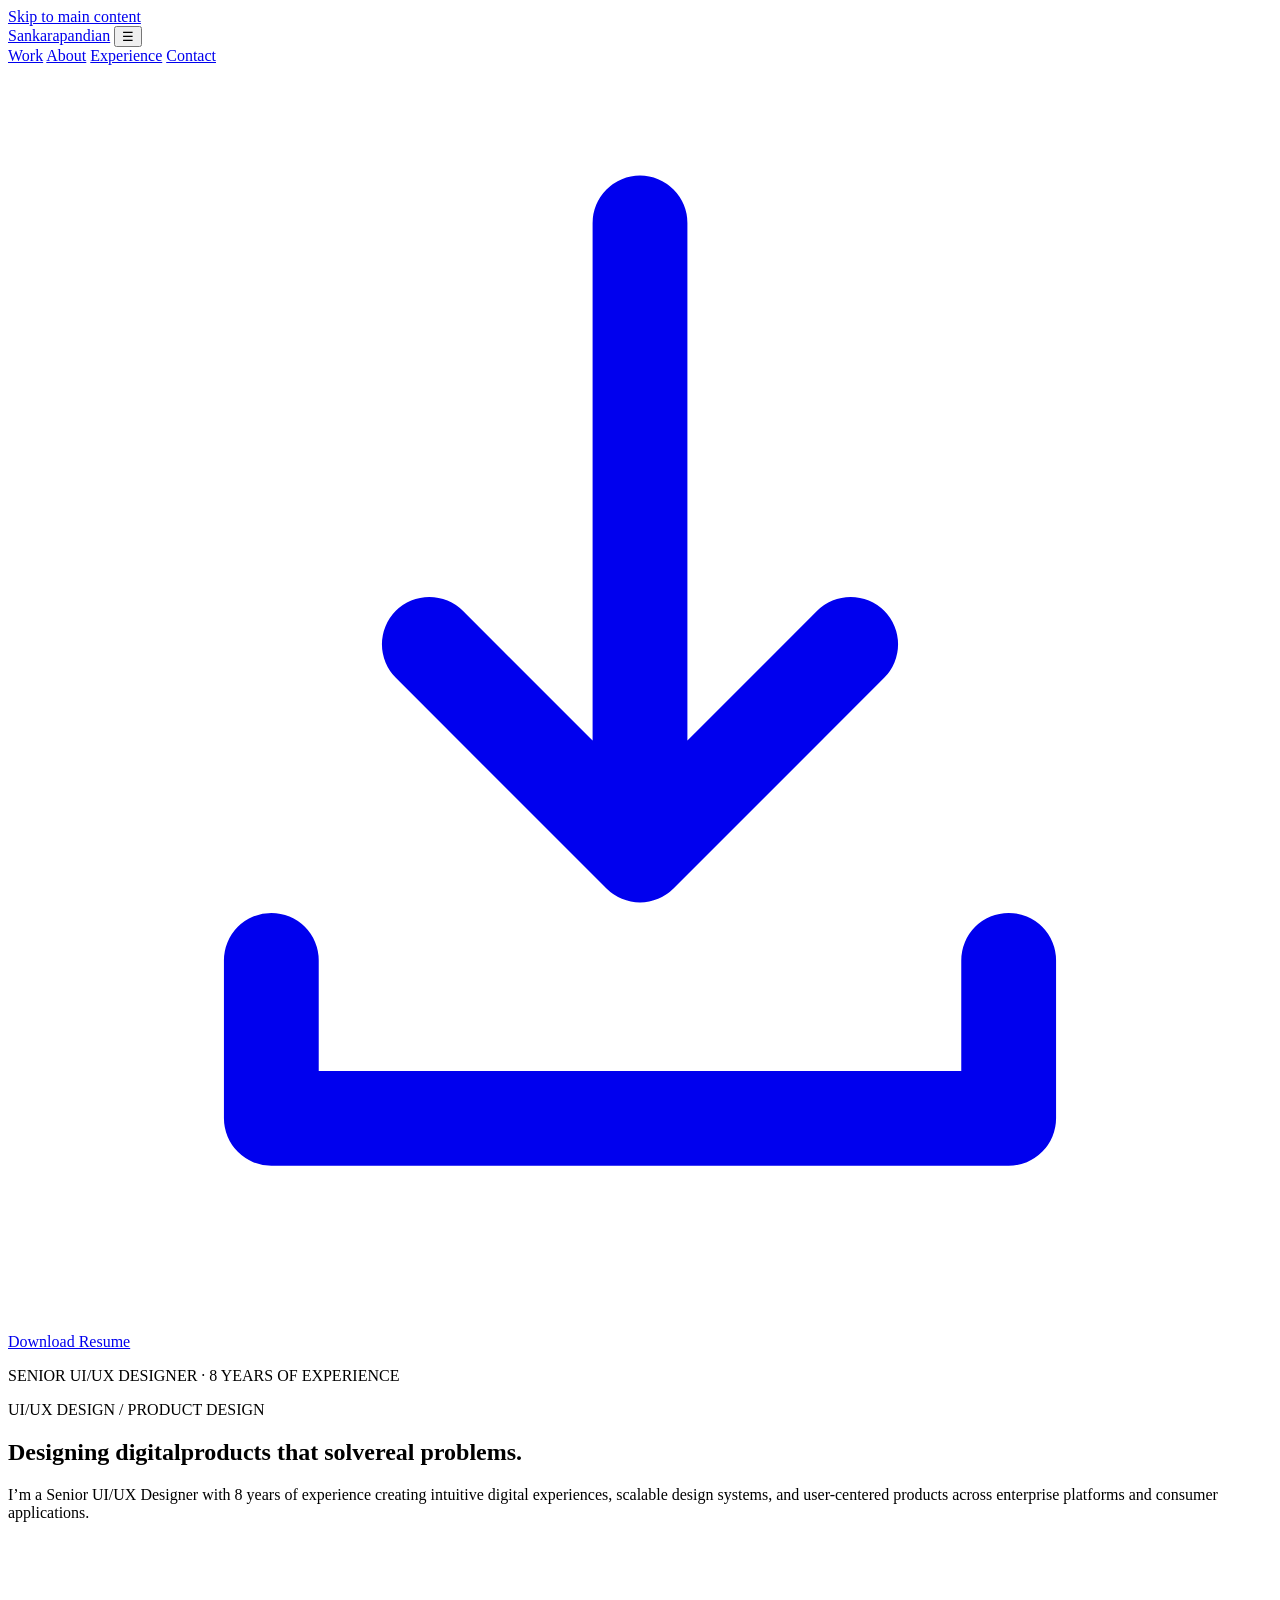
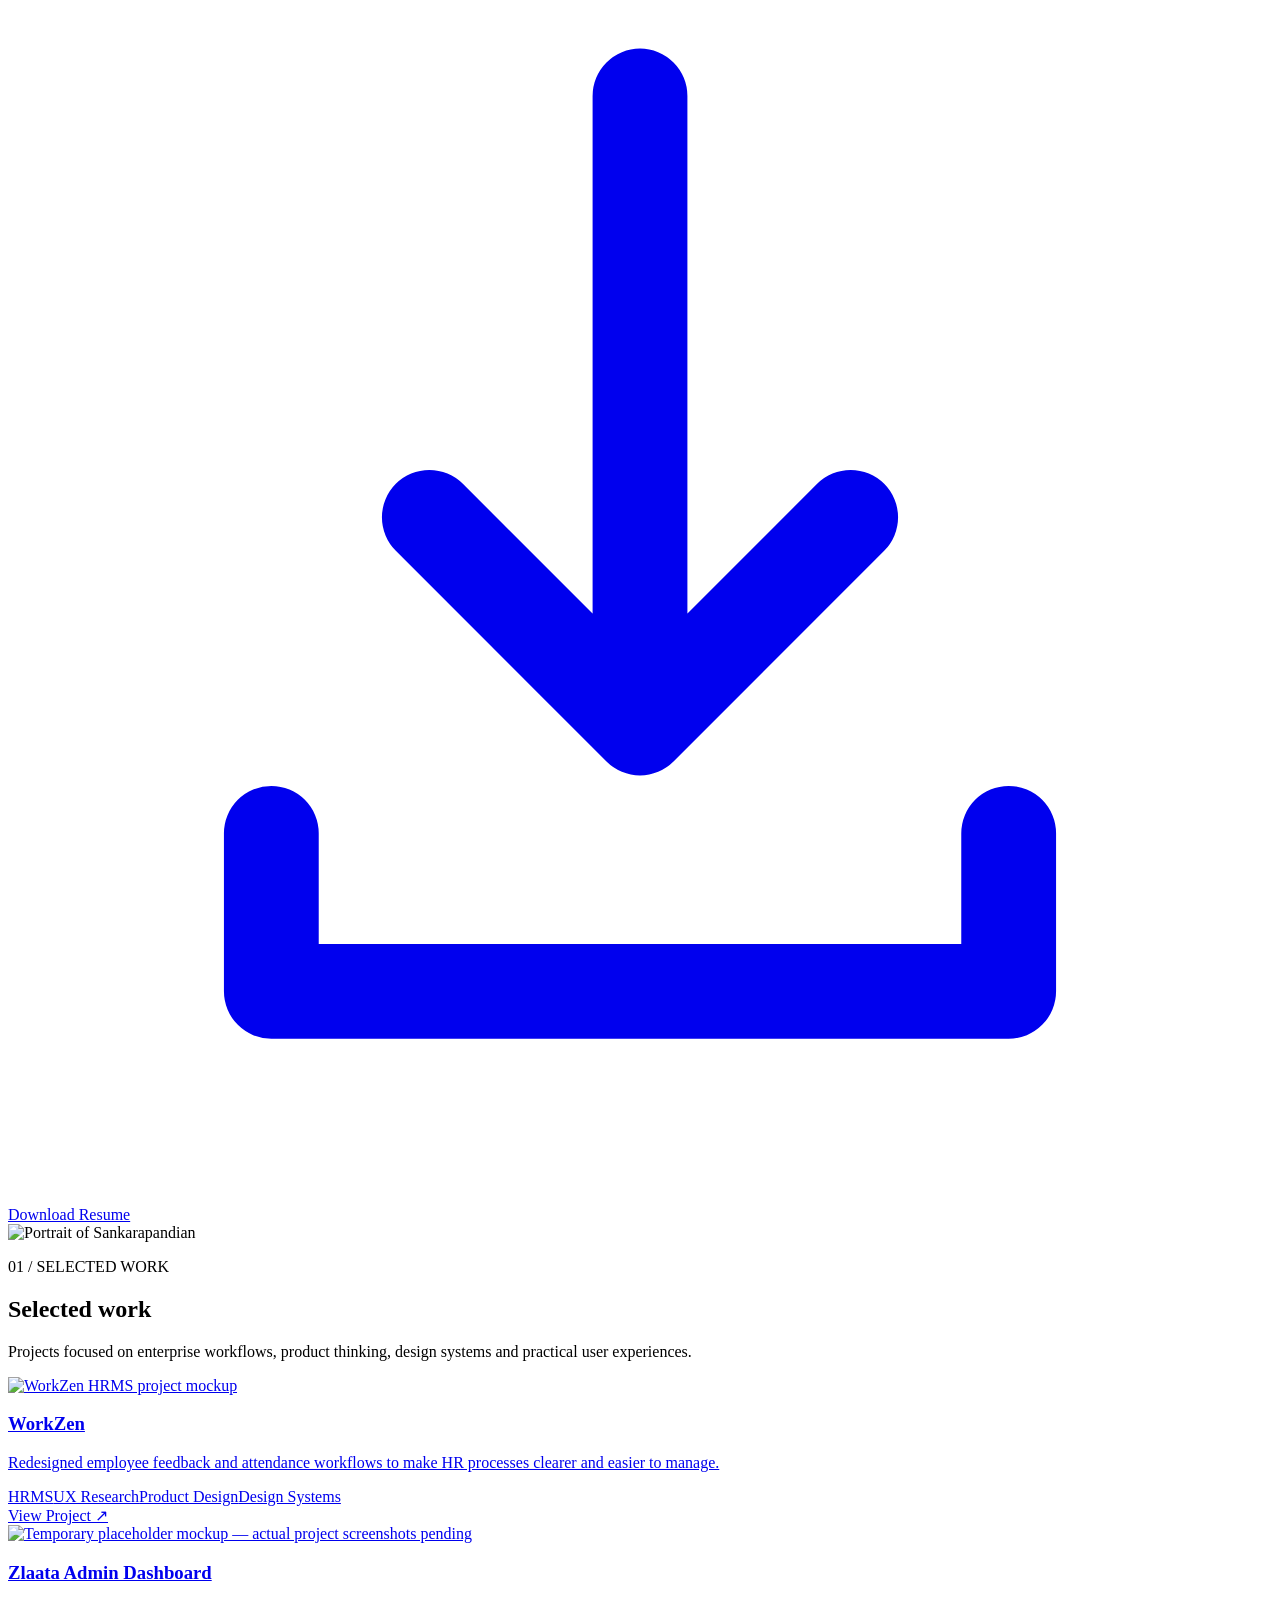
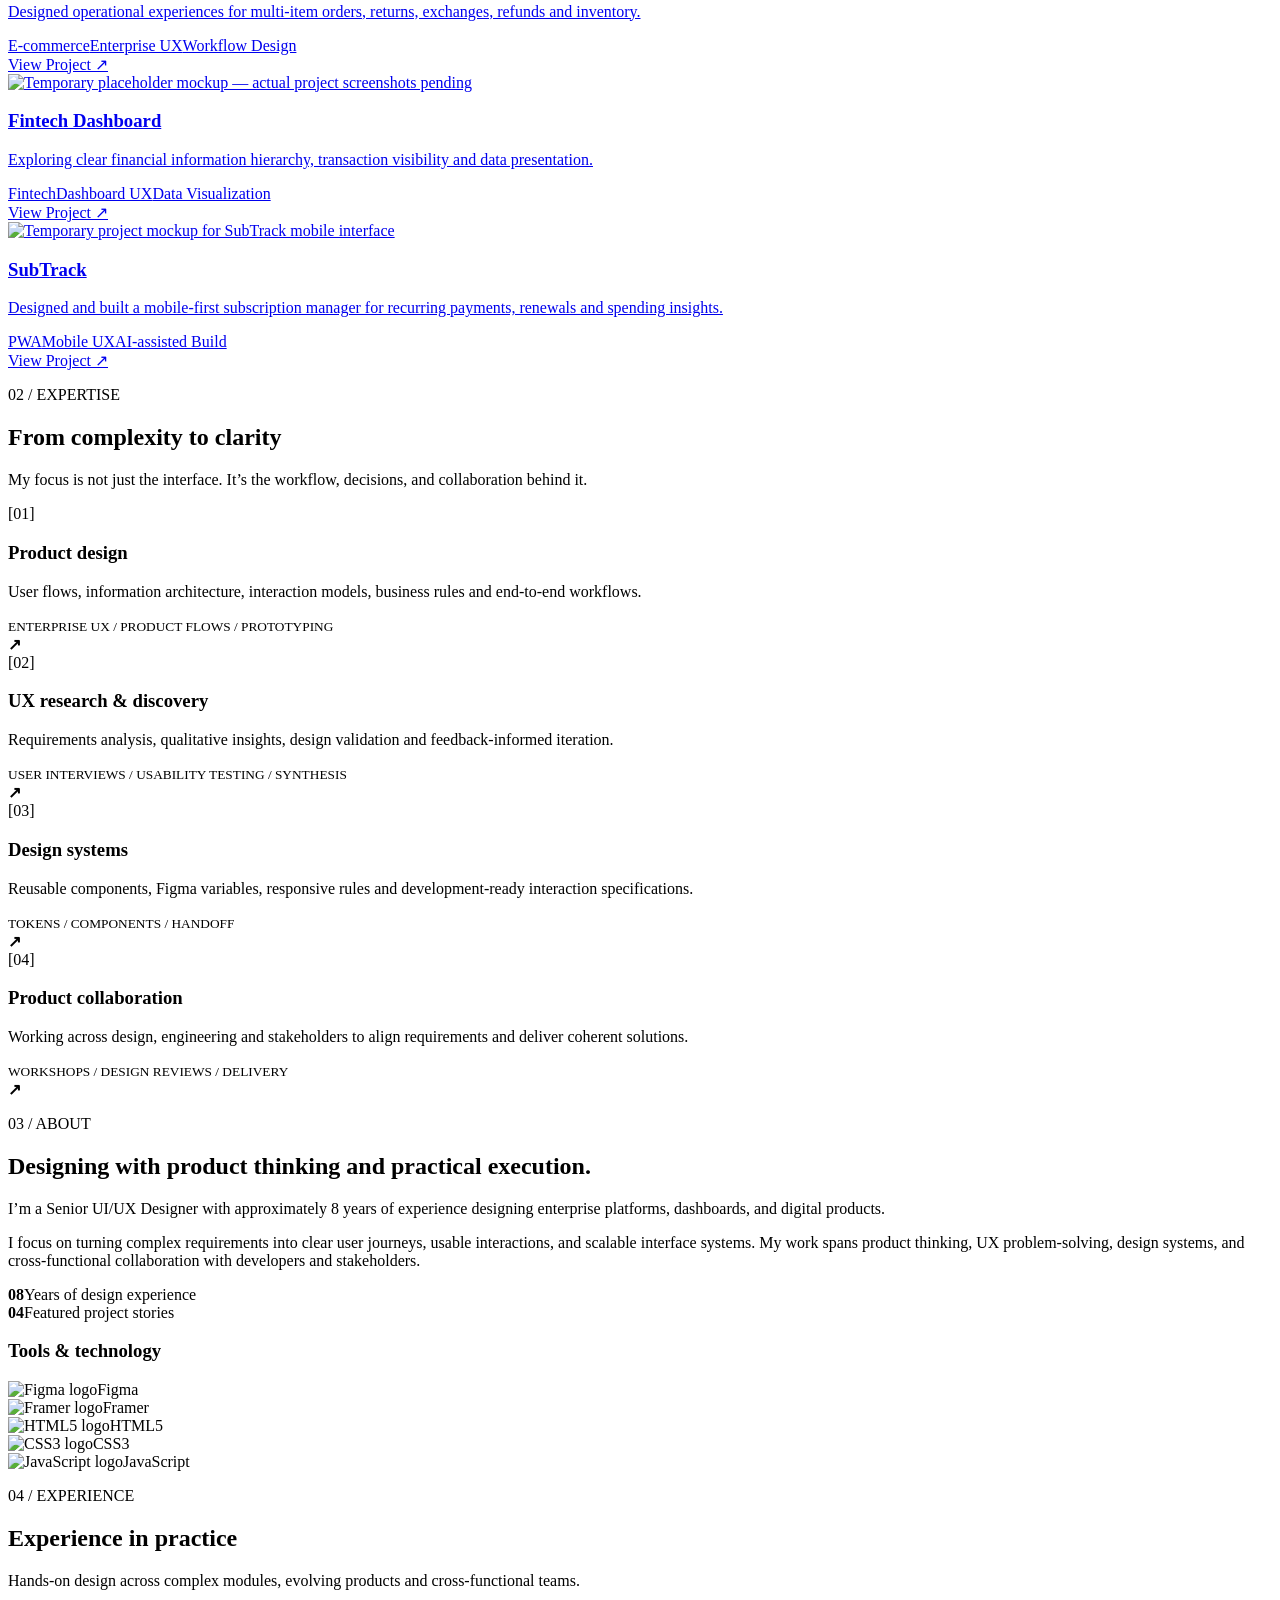
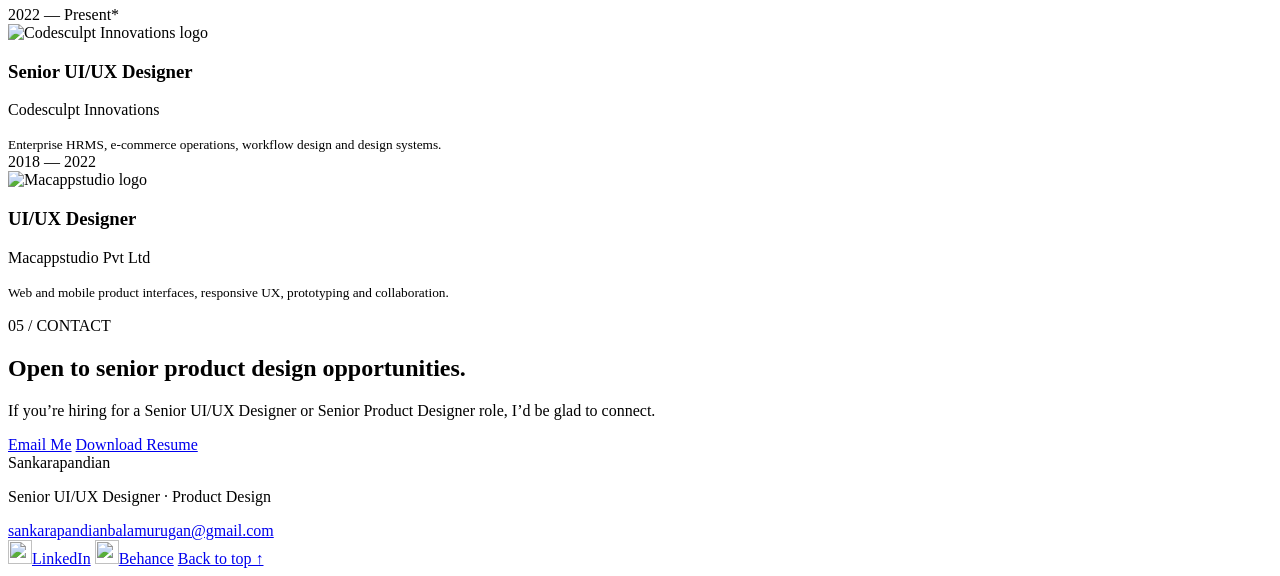
==== index.html @ e604ec4e "Add files via upload" ====
<!DOCTYPE html>

<html lang="en">
<head>
<meta charset="utf-8"/>
<meta content="width=device-width, initial-scale=1" name="viewport"/>
<meta content="#FFFFFF" name="theme-color"/>
<meta content="Sankarapandian — Senior UI/UX Designer and Product Designer with 8 years of experience designing enterprise products, workflows, and design systems." name="description"/>
<title>Sankarapandian — Senior Product Designer</title>
<link href="styles.css" rel="stylesheet"/>
<script defer="" src="script.js"></script>
</head>
<body>
<a class="skip-link" href="#main">Skip to main content</a>
<header class="site-header">
<div class="wrap nav">
<a aria-label="Sankarapandian home" class="brand" href="index.html">Sankarapandian</a>
<button aria-controls="primary-menu" aria-expanded="false" aria-label="Open navigation" class="menu-toggle">☰</button>
<nav aria-label="Primary navigation" class="nav-links" id="primary-menu">
<a href="#work">Work</a>
<a href="#about">About</a>
<a href="#experience">Experience</a>
<a href="#contact">Contact</a>
<a class="nav-resume" download="Sankarapandian_Resume.pdf" href="assets/Sankarapandian_Resume.pdf">
<svg aria-hidden="true" class="download-icon" fill="none" stroke="currentColor" stroke-linecap="round" stroke-linejoin="round" stroke-width="1.8" viewbox="0 0 24 24"><path d="M12 3v12m-4-4 4 4 4-4M5 17v3h14v-3"></path></svg>
        Download Resume
      </a>
</nav>
</div>
</header>
<main id="main">
<section class="hero section-white" id="top">
<div class="wrap hero-grid">
<div class="hero-copy reveal">
<p class="eyebrow">SENIOR UI/UX DESIGNER · 8 YEARS OF EXPERIENCE</p>
<p class="hero-role">UI/UX DESIGN / PRODUCT DESIGN</p>
<h1><span class="hero-line">Designing digital</span><span class="hero-line">products that solve</span><span class="hero-line">real problems.</span></h1>
<p class="hero-summary">I’m a Senior UI/UX Designer with 8 years of experience creating intuitive digital experiences, scalable design systems, and user-centered products across enterprise platforms and consumer applications.</p>
<a class="btn btn-primary" download="Sankarapandian_Resume.pdf" href="assets/Sankarapandian_Resume.pdf">
<svg aria-hidden="true" class="download-icon" fill="none" stroke="currentColor" stroke-linecap="round" stroke-linejoin="round" stroke-width="1.8" viewbox="0 0 24 24"><path d="M12 3v12m-4-4 4 4 4-4M5 17v3h14v-3"></path></svg>
<span>Download Resume</span>
</a>
</div>
<div class="hero-photo reveal">
<div class="photo-frame">
<img alt="Portrait of Sankarapandian" height="1232" loading="eager" src="assets/profile-photo.png" width="832"/>
</div>
</div>
</div>
</section>
<section class="section section-white" id="work">
<div class="wrap">
<div class="section-head reveal">
<p class="eyebrow">01 / SELECTED WORK</p>
<h2>Selected work</h2>
<p>Projects focused on enterprise workflows, product thinking, design systems and practical user experiences.</p>
</div>
<div class="project-list">
<a class="project-card reveal" href="workzen.html">
<div class="project-visual">
<img alt="WorkZen HRMS project mockup" loading="lazy" src="assets/mockup-workzen.png"/>
</div>
<div class="project-content"><h3>WorkZen</h3><p>Redesigned employee feedback and attendance workflows to make HR processes clearer and easier to manage.</p><div class="tag-row"><span>HRMS</span><span>UX Research</span><span>Product Design</span><span>Design Systems</span></div><span class="project-view">View Project  ↗</span></div>
</a>
<a class="project-card reveal" href="zlaata.html">
<div class="project-visual">
<img alt="Temporary placeholder mockup — actual project screenshots pending" loading="lazy" src="assets/mockup-zlaata.png"/>
</div>
<div class="project-content"><h3>Zlaata Admin Dashboard</h3><p>Designed operational experiences for multi-item orders, returns, exchanges, refunds and inventory.</p><div class="tag-row"><span>E-commerce</span><span>Enterprise UX</span><span>Workflow Design</span></div><span class="project-view">View Project  ↗</span></div>
</a>
<a class="project-card reveal" href="fintech.html">
<div class="project-visual">
<img alt="Temporary placeholder mockup — actual project screenshots pending" loading="lazy" src="assets/mockup-fintech.png"/>
</div>
<div class="project-content"><h3>Fintech Dashboard</h3><p>Exploring clear financial information hierarchy, transaction visibility and data presentation.</p><div class="tag-row"><span>Fintech</span><span>Dashboard UX</span><span>Data Visualization</span></div><span class="project-view">View Project  ↗</span></div>
</a>
<a class="project-card reveal" href="subtrack.html">
<div class="project-visual project-visual-phone">
<img alt="Temporary project mockup for SubTrack mobile interface" loading="lazy" src="assets/mockup-subtrack.png"/>
</div>
<div class="project-content"><h3>SubTrack</h3><p>Designed and built a mobile-first subscription manager for recurring payments, renewals and spending insights.</p><div class="tag-row"><span>PWA</span><span>Mobile UX</span><span>AI-assisted Build</span></div><span class="project-view">View Project  ↗</span></div>
</a>
</div>
</div>
</section>
<section class="section section-white" id="expertise">
<div class="wrap">
<div class="section-head reveal">
<p class="eyebrow">02 / EXPERTISE</p>
<h2>From complexity to clarity</h2>
<p>My focus is not just the interface. It’s the workflow, decisions, and collaboration behind it.</p>
</div>
<div class="service-rows"><article class="service-row reveal"><span class="service-index">[01]</span><h3>Product design</h3><div class="service-detail"><p>User flows, information architecture, interaction models, business rules and end-to-end workflows.</p><small>ENTERPRISE UX / PRODUCT FLOWS / PROTOTYPING</small></div><b aria-hidden="true" class="service-arrow">↗</b></article><article class="service-row reveal"><span class="service-index">[02]</span><h3>UX research &amp; discovery</h3><div class="service-detail"><p>Requirements analysis, qualitative insights, design validation and feedback-informed iteration.</p><small>USER INTERVIEWS / USABILITY TESTING / SYNTHESIS</small></div><b aria-hidden="true" class="service-arrow">↗</b></article><article class="service-row reveal"><span class="service-index">[03]</span><h3>Design systems</h3><div class="service-detail"><p>Reusable components, Figma variables, responsive rules and development-ready interaction specifications.</p><small>TOKENS / COMPONENTS / HANDOFF</small></div><b aria-hidden="true" class="service-arrow">↗</b></article><article class="service-row reveal"><span class="service-index">[04]</span><h3>Product collaboration</h3><div class="service-detail"><p>Working across design, engineering and stakeholders to align requirements and deliver coherent solutions.</p><small>WORKSHOPS / DESIGN REVIEWS / DELIVERY</small></div><b aria-hidden="true" class="service-arrow">↗</b></article></div>
</div>
</section>
<section class="section section-white" id="about">
<div class="wrap about-grid">
<div class="reveal">
<p class="eyebrow">03 / ABOUT</p>
<h2>Designing with product thinking and practical execution.</h2>
</div>
<div class="about-copy reveal">
<p class="about-lead">I’m a Senior UI/UX Designer with approximately 8 years of experience designing enterprise platforms, dashboards, and digital products.</p>
<p>I focus on turning complex requirements into clear user journeys, usable interactions, and scalable interface systems. My work spans product thinking, UX problem-solving, design systems, and cross-functional collaboration with developers and stakeholders.</p>
<div class="proof-grid">
<div><strong>08</strong><span>Years of design experience</span></div>
<div><strong>04</strong><span>Featured project stories</span></div>
</div>
<div class="tools-block">
<h3>Tools &amp; technology</h3>
<div class="tool-grid">
<div class="tool-item"><img alt="Figma logo" height="40" loading="lazy" src="assets/tool-figma.svg" width="40"/><span>Figma</span></div>
<div class="tool-item"><img alt="Framer logo" height="40" loading="lazy" src="assets/tool-framer.svg" width="40"/><span>Framer</span></div>
<div class="tool-item"><img alt="HTML5 logo" height="40" loading="lazy" src="assets/tool-html5.svg" width="40"/><span>HTML5</span></div>
<div class="tool-item"><img alt="CSS3 logo" height="40" loading="lazy" src="assets/tool-css3.svg" width="40"/><span>CSS3</span></div>
<div class="tool-item"><img alt="JavaScript logo" height="40" loading="lazy" src="assets/tool-javascript.svg" width="40"/><span>JavaScript</span></div>
</div>
</div>
</div>
</div>
</section>
<section class="section section-white" id="experience">
<div class="wrap">
<div class="section-head reveal">
<p class="eyebrow">04 / EXPERIENCE</p>
<h2>Experience in practice</h2>
<p>Hands-on design across complex modules, evolving products and cross-functional teams.</p>
</div>
<div class="timeline">
<article class="timeline-item reveal">
<span class="timeline-date">2022 — Present*</span>
<div class="timeline-content">
<div class="timeline-company"><img alt="Codesculpt Innovations logo" height="44" loading="lazy" src="assets/codesculpt-logo.jpg" width="44"/><div><h3>Senior UI/UX Designer</h3><p>Codesculpt Innovations</p></div></div>
<small>Enterprise HRMS, e-commerce operations, workflow design and design systems.</small>
</div>
</article>
<article class="timeline-item reveal">
<span class="timeline-date">2018 — 2022</span>
<div class="timeline-content">
<div class="timeline-company"><img alt="Macappstudio logo" height="44" loading="lazy" src="assets/macappstudio-logo.jpg" width="44"/><div><h3>UI/UX Designer</h3><p>Macappstudio Pvt Ltd</p></div></div>
<small>Web and mobile product interfaces, responsive UX, prototyping and collaboration.</small>
</div>
</article>
</div>

</div>
</section>
<section class="section section-white contact-section" id="contact">
<div class="wrap contact-grid">
<div class="reveal">
<p class="eyebrow">05 / CONTACT</p>
<h2>Open to senior product design opportunities.</h2>
<p>If you’re hiring for a Senior UI/UX Designer or Senior Product Designer role, I’d be glad to connect.</p>
</div>
<div class="contact-actions reveal">
<a class="btn btn-primary" href="mailto:sankarapandianbalamurugan@gmail.com?subject=Senior%20Product%20Designer%20Opportunity">Email Me</a>
<a class="btn btn-secondary" download="Sankarapandian_Resume.pdf" href="assets/Sankarapandian_Resume.pdf">Download Resume</a>
</div>
</div>
</section>
</main>
<footer class="site-footer section-white">
<div class="wrap footer-grid">
<div>
<div class="footer-name">Sankarapandian</div>
<p>Senior UI/UX Designer · Product Design</p>
<a class="footer-email" href="mailto:sankarapandianbalamurugan@gmail.com">sankarapandianbalamurugan@gmail.com</a>
</div>
<div class="footer-socials">
<a aria-label="Open Sankarapandian LinkedIn profile in a new tab" href="https://www.linkedin.com/in/sankarapandian27/" rel="noopener noreferrer" target="_blank"><img alt="" height="24" src="assets/icon-linkedin.svg" width="24"/><span>LinkedIn</span></a>
<a aria-label="Open Sankarapandian Behance profile in a new tab" href="https://www.behance.net/sankarapandian" rel="noopener noreferrer" target="_blank"><img alt="" height="24" src="assets/icon-behance.svg" width="24"/><span>Behance</span></a>
<a href="#top">Back to top ↑</a>
</div>
</div>
</footer>
</body>
</html>
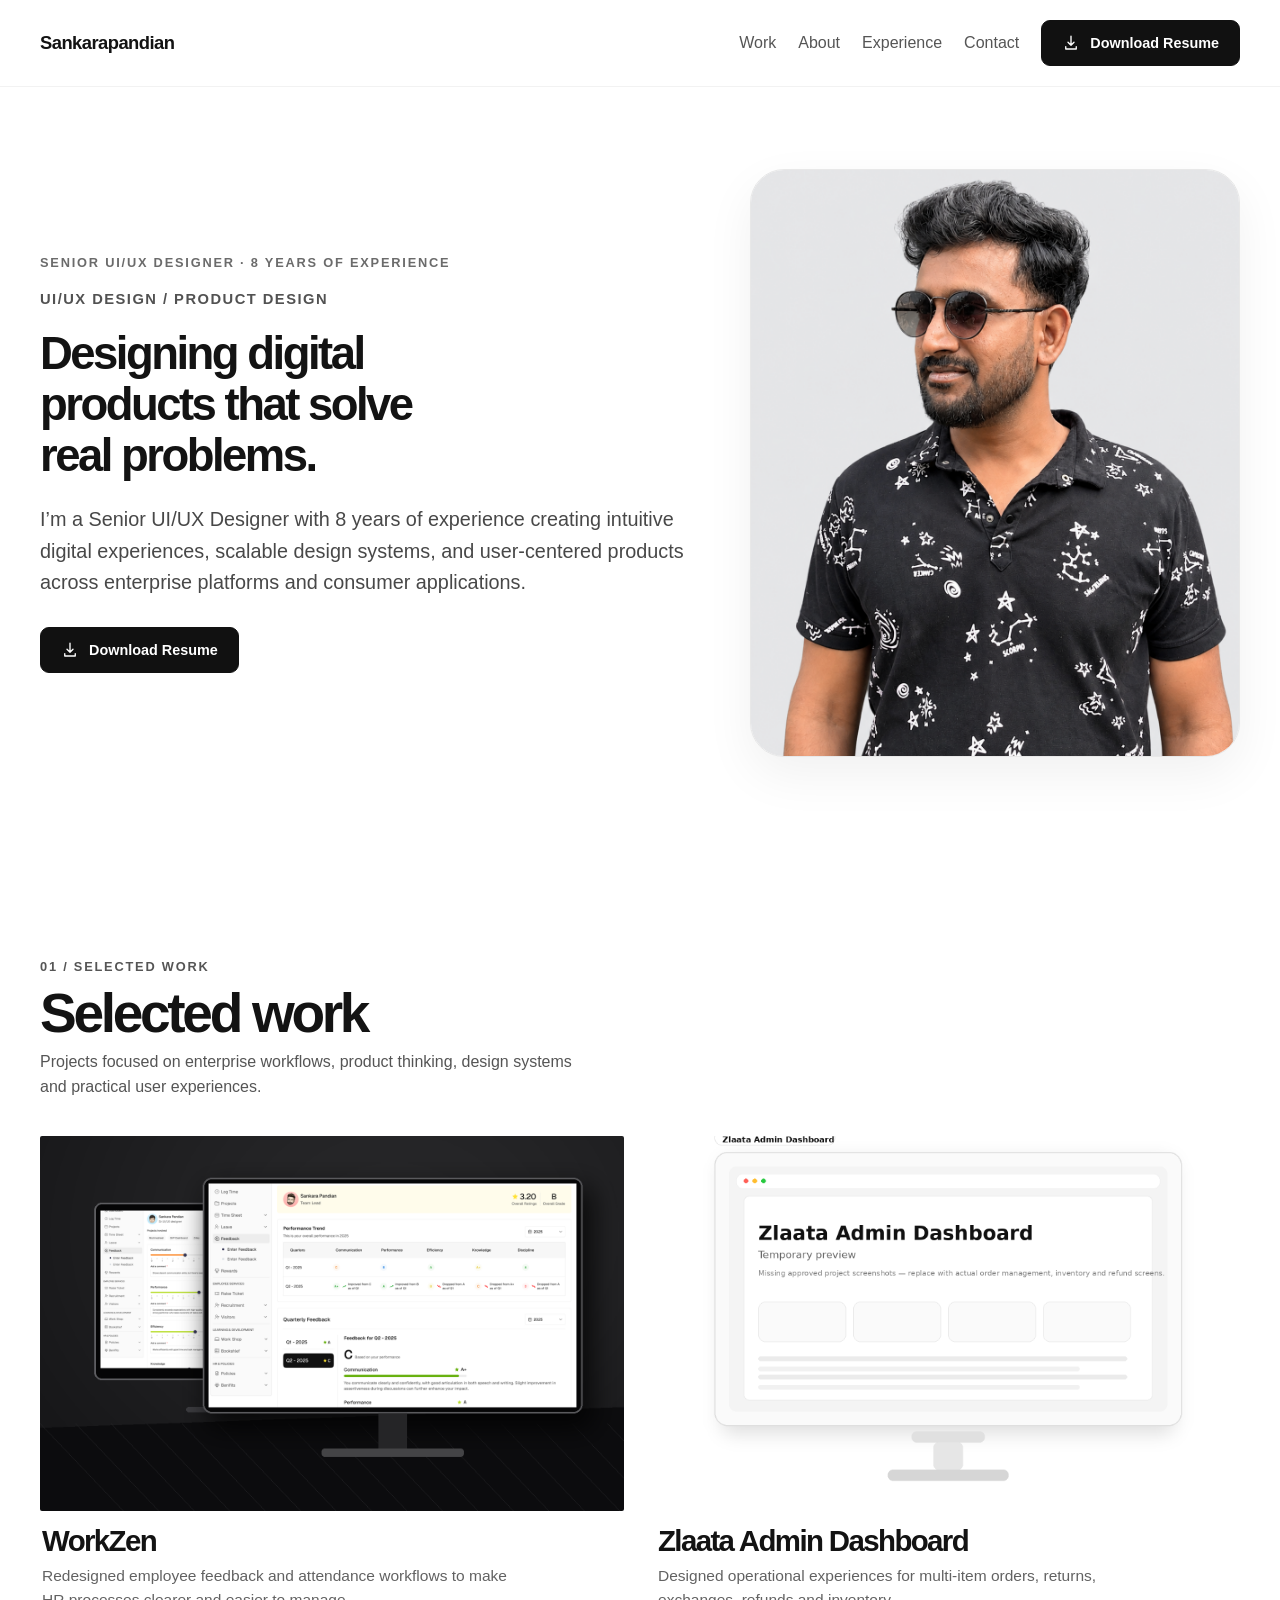
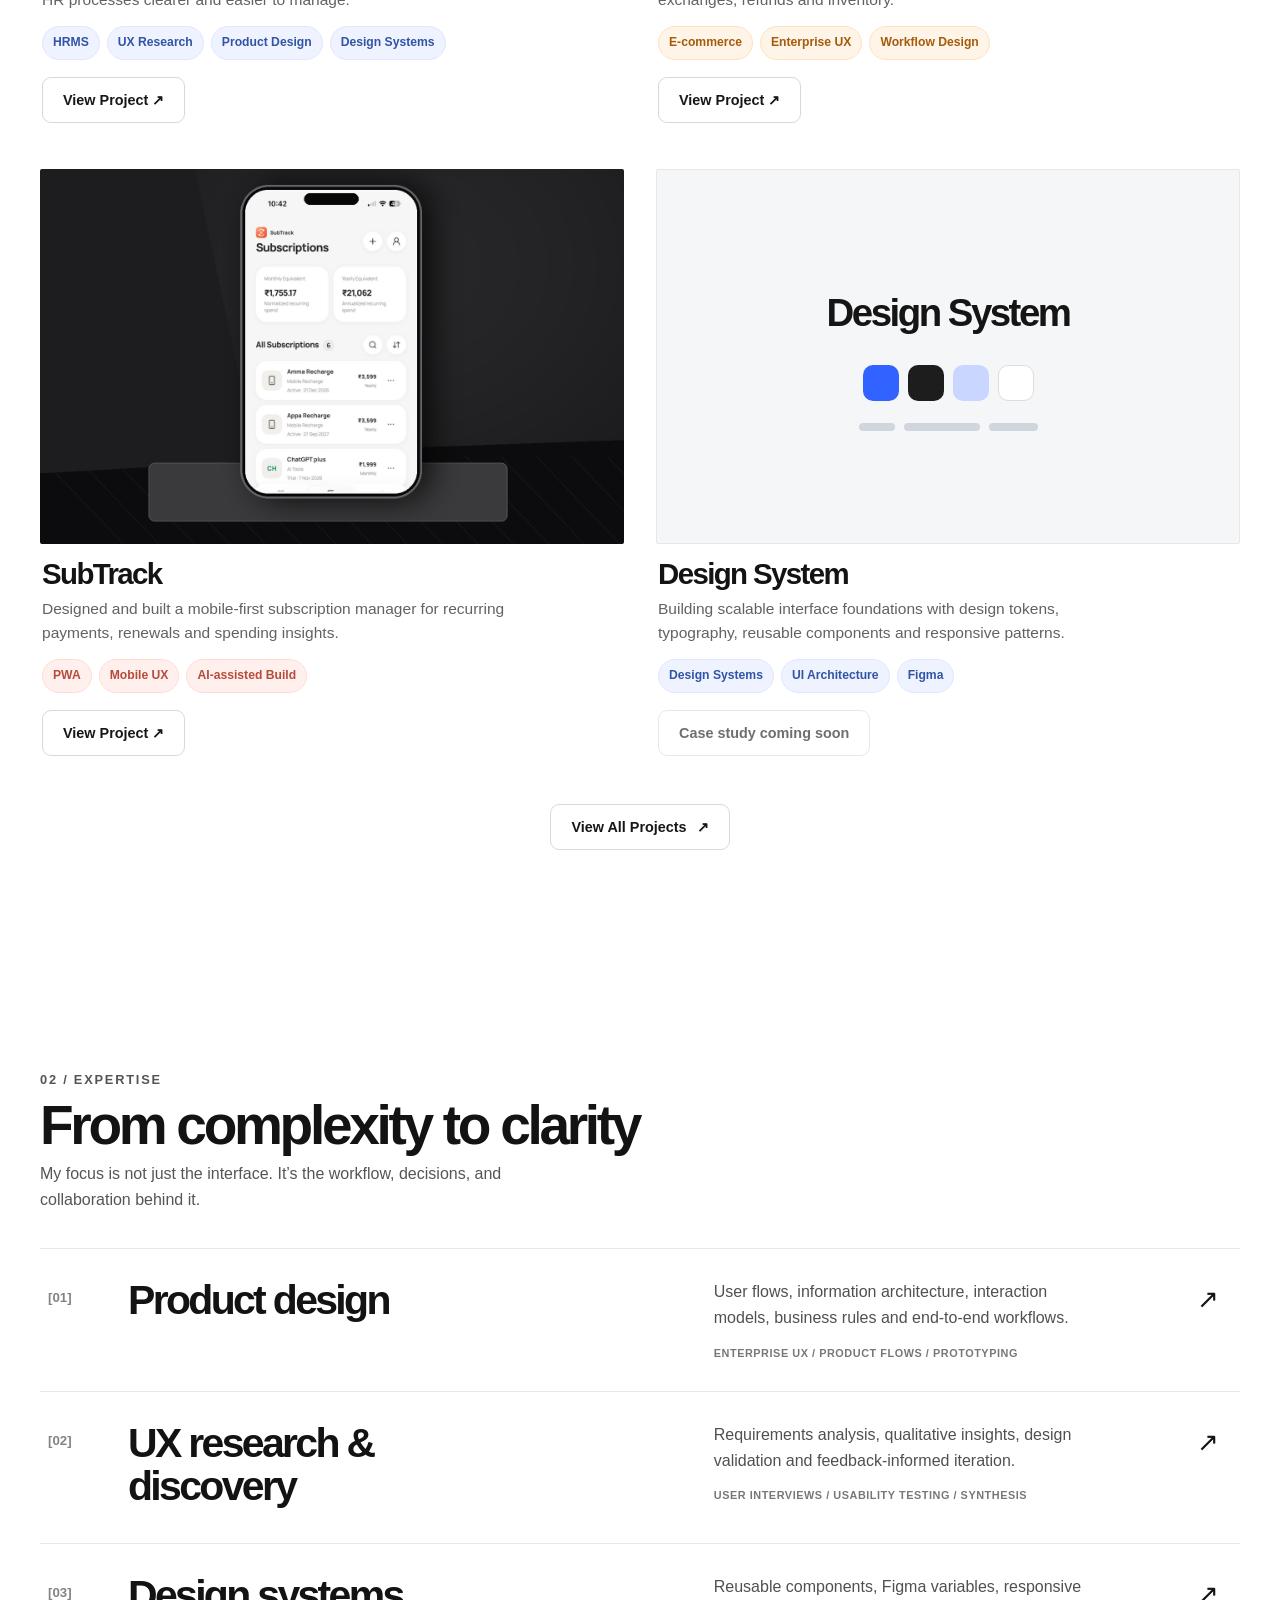
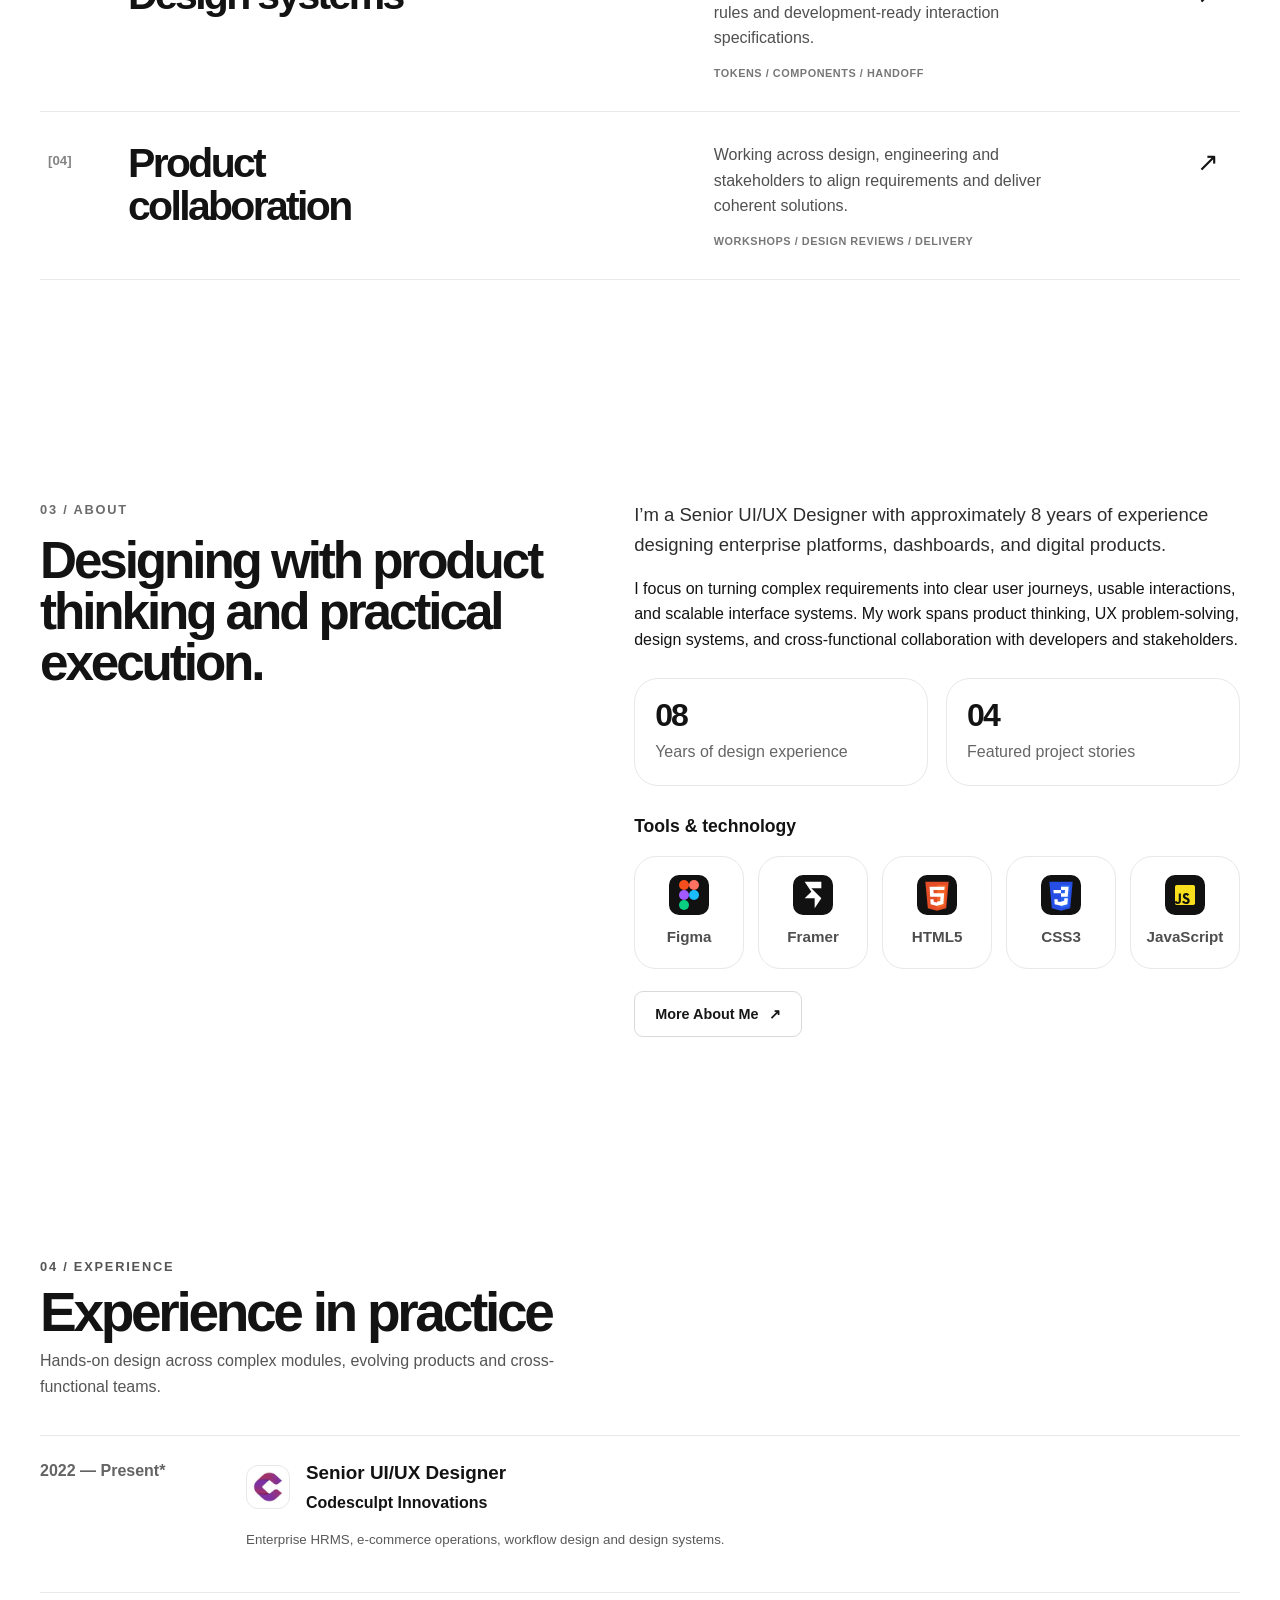
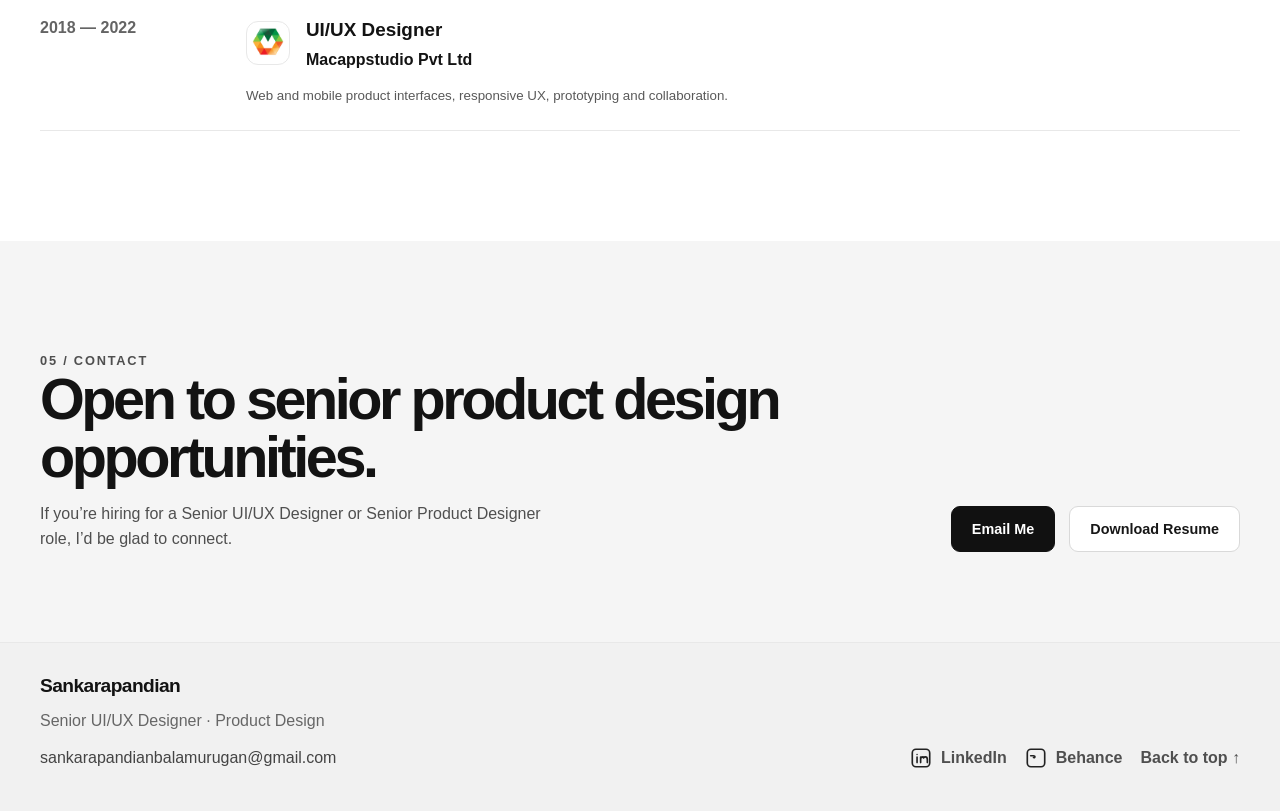
==== commit d0624390: "Add files via upload" ====
--- a/index.html
+++ b/index.html
@@ -9,7 +9,7 @@
 <title>Sankarapandian — Senior Product Designer</title>
 <link href="styles.css" rel="stylesheet"/>
 <script defer="" src="script.js"></script>
-</head>
+<link href="portfolio-pages.css" rel="stylesheet"/></head>
 <body>
 <a class="skip-link" href="#main">Skip to main content</a>
 <header class="site-header">
@@ -17,8 +17,8 @@
 <a aria-label="Sankarapandian home" class="brand" href="index.html">Sankarapandian</a>
 <button aria-controls="primary-menu" aria-expanded="false" aria-label="Open navigation" class="menu-toggle">☰</button>
 <nav aria-label="Primary navigation" class="nav-links" id="primary-menu">
-<a href="#work">Work</a>
-<a href="#about">About</a>
+<a href="work.html">Work</a>
+<a href="about.html">About</a>
 <a href="#experience">Experience</a>
 <a href="#contact">Contact</a>
 <a class="nav-resume" download="Sankarapandian_Resume.pdf" href="assets/Sankarapandian_Resume.pdf">
@@ -68,19 +68,13 @@
 </div>
 <div class="project-content"><h3>Zlaata Admin Dashboard</h3><p>Designed operational experiences for multi-item orders, returns, exchanges, refunds and inventory.</p><div class="tag-row"><span>E-commerce</span><span>Enterprise UX</span><span>Workflow Design</span></div><span class="project-view">View Project  ↗</span></div>
 </a>
-<a class="project-card reveal" href="fintech.html">
-<div class="project-visual">
-<img alt="Temporary placeholder mockup — actual project screenshots pending" loading="lazy" src="assets/mockup-fintech.png"/>
-</div>
-<div class="project-content"><h3>Fintech Dashboard</h3><p>Exploring clear financial information hierarchy, transaction visibility and data presentation.</p><div class="tag-row"><span>Fintech</span><span>Dashboard UX</span><span>Data Visualization</span></div><span class="project-view">View Project  ↗</span></div>
-</a>
 <a class="project-card reveal" href="subtrack.html">
 <div class="project-visual project-visual-phone">
 <img alt="Temporary project mockup for SubTrack mobile interface" loading="lazy" src="assets/mockup-subtrack.png"/>
 </div>
 <div class="project-content"><h3>SubTrack</h3><p>Designed and built a mobile-first subscription manager for recurring payments, renewals and spending insights.</p><div class="tag-row"><span>PWA</span><span>Mobile UX</span><span>AI-assisted Build</span></div><span class="project-view">View Project  ↗</span></div>
-</a>
-</div>
+</a><div aria-label="Design System case study in preparation" class="project-card reveal project-pending" role="group"><div class="project-visual project-visual-placeholder"><div aria-hidden="true" class="project-art"><span class="art-heading">Design System</span><div class="art-swatches"><i></i><i></i><i></i><i></i></div><div class="art-lines"><b></b><b></b><b></b></div></div></div><div class="project-content"><h3>Design System</h3><p>Building scalable interface foundations with design tokens, typography, reusable components and responsive patterns.</p><div class="tag-row"><span>Design Systems</span><span>UI Architecture</span><span>Figma</span></div><span class="project-view project-view-disabled">Case study coming soon</span></div></div>
+</div><div class="section-bottom-action reveal"><a class="btn btn-secondary" href="work.html">View All Projects <span aria-hidden="true">↗</span></a></div>
 </div>
 </section>
 <section class="section section-white" id="expertise">
@@ -116,7 +110,7 @@
 <div class="tool-item"><img alt="JavaScript logo" height="40" loading="lazy" src="assets/tool-javascript.svg" width="40"/><span>JavaScript</span></div>
 </div>
 </div>
-</div>
+<div class="about-preview-action"><a class="btn btn-secondary" href="about.html">More About Me <span aria-hidden="true">↗</span></a></div></div>
 </div>
 </section>
 <section class="section section-white" id="experience">
@@ -142,7 +136,6 @@
 </div>
 </article>
 </div>
-
 </div>
 </section>
 <section class="section section-white contact-section" id="contact">
--- a/styles.css
+++ b/styles.css
@@ -0,0 +1,214 @@
+
+:root{
+  --bg:#FFFFFF;
+  --surface:#FFFFFF;
+  --surface-soft:#FAFAFA;
+  --surface-muted:#F7F7F7;
+  --border:#E8E8E8;
+  --border-strong:#D9D9D9;
+  --text:#131313;
+  --text-soft:#555555;
+  --text-muted:#6B6B6B;
+  --accent:#111111;
+  --shadow:0 18px 50px rgba(17,17,17,.06);
+  --shadow-soft:0 8px 24px rgba(17,17,17,.05);
+  --radius:24px;
+  --radius-lg:34px;
+  --max:1200px;
+  --header-h:86px;
+  --transition:220ms cubic-bezier(.2,.8,.2,1);
+}
+*{box-sizing:border-box}
+html{scroll-behavior:smooth}
+body{margin:0;font-family:Inter,Geist,Arial,sans-serif;background:var(--bg);color:var(--text);line-height:1.6;-webkit-font-smoothing:antialiased;text-rendering:optimizeLegibility}
+a{color:inherit;text-decoration:none}
+img{max-width:100%;display:block}
+button,input,textarea,select{font:inherit}
+.skip-link{position:absolute;left:-9999px;top:auto;width:1px;height:1px;overflow:hidden}.skip-link:focus{left:16px;top:16px;width:auto;height:auto;background:#111;color:#fff;padding:10px 14px;border-radius:12px;z-index:999}
+.wrap{width:min(calc(100% - 40px),var(--max));margin:0 auto}
+.site-header{position:sticky;top:0;z-index:100;background:rgba(255,255,255,.92);backdrop-filter:blur(16px);border-bottom:1px solid rgba(0,0,0,.05)}
+.nav{display:flex;align-items:center;justify-content:space-between;gap:24px;min-height:var(--header-h)}
+.brand{font-size:1.15rem;font-weight:700;letter-spacing:-.03em}
+.nav-links{display:flex;align-items:center;gap:22px}
+.nav-links a{position:relative;color:var(--text-soft);font-weight:500}
+.nav-links a:hover,.nav-links a:focus-visible{color:var(--text)}
+.nav-links a:not(.nav-resume)::after{content:"";position:absolute;left:0;bottom:-6px;width:100%;height:1px;background:#111;transform:scaleX(0);transform-origin:right;transition:transform var(--transition)}
+.nav-links a:not(.nav-resume):hover::after,.nav-links a:not(.nav-resume):focus-visible::after{transform:scaleX(1);transform-origin:left}
+.nav-resume,.btn{display:inline-flex;align-items:center;justify-content:center;gap:10px;border-radius:999px;transition:transform var(--transition),background var(--transition),color var(--transition),border-color var(--transition),box-shadow var(--transition);font-weight:600}
+.nav-resume{padding:12px 18px;background:#111;color:#fff}
+.nav-resume:hover,.nav-resume:focus-visible{transform:translateY(-1px);box-shadow:var(--shadow)}
+.download-icon{width:18px;height:18px;flex:0 0 auto}
+.menu-toggle{display:none;border:0;background:#fff;border-radius:14px;padding:10px 12px;font-size:1.35rem;line-height:1;color:#111;box-shadow:var(--shadow-soft)}
+.section{padding:110px 0;background:#fff}
+.hero{padding:82px 0 90px;background:#fff}
+.hero-grid{display:grid;grid-template-columns:minmax(0,1.1fr) minmax(320px,.82fr);align-items:center;gap:52px}
+.eyebrow{font-size:.8rem;font-weight:700;letter-spacing:.14em;text-transform:uppercase;color:#6B6B6B;margin:0 0 14px}
+.hero-role{font-size:.92rem;font-weight:600;letter-spacing:.1em;text-transform:uppercase;color:#525252;margin:0 0 18px}
+h1{font-size:clamp(3rem,7vw,6rem);line-height:.95;letter-spacing:-.08em;margin:0 0 22px;font-weight:800;max-width:10ch}
+.hero-period{color:#111}
+.hero-summary{font-size:clamp(1.06rem,1.9vw,1.24rem);max-width:60ch;color:#484848;margin:0 0 28px}
+.btn{padding:15px 24px;border:1px solid transparent;cursor:pointer}
+.btn-primary{background:#111;color:#fff}.btn-primary:hover,.btn-primary:focus-visible{transform:translateY(-2px);box-shadow:var(--shadow)}
+.btn-secondary{background:#fff;color:#111;border-color:var(--border-strong)}.btn-secondary:hover,.btn-secondary:focus-visible{background:#111;color:#fff;transform:translateY(-2px)}
+.hero-photo{display:flex;justify-content:flex-end}
+.photo-frame{position:relative;border-radius:34px;overflow:hidden;background:#fff;border:1px solid var(--border);box-shadow:var(--shadow);max-width:520px;width:100%;aspect-ratio:5/6}
+.photo-frame img{width:100%;height:100%;object-fit:cover;object-position:center 24%}
+.section-head{display:grid;gap:8px;margin-bottom:36px;max-width:780px}.section-head h2{font-size:clamp(2rem,4.3vw,4rem);line-height:1;letter-spacing:-.06em;margin:0}.section-head p{margin:0;color:var(--text-soft);max-width:60ch}
+.project-list{display:grid;grid-template-columns:1fr;gap:28px}
+.project-card{display:grid;grid-template-columns:minmax(0,1.05fr) minmax(280px,.95fr);align-items:center;gap:28px;padding:26px;border:1px solid var(--border);border-radius:32px;background:#fff;box-shadow:var(--shadow-soft);transition:transform var(--transition),box-shadow var(--transition),border-color var(--transition)}
+.project-card:hover,.project-card:focus-visible{transform:translateY(-4px);box-shadow:var(--shadow);border-color:#DADADA}
+.project-visual{background:#fff;border:1px solid var(--border);border-radius:24px;padding:16px;display:flex;align-items:center;justify-content:center;min-height:360px;overflow:hidden}
+.project-visual img{width:100%;height:auto;transition:transform 300ms ease}
+.project-card:hover .project-visual img{transform:scale(1.02)}
+.project-visual-phone{padding:24px;min-height:420px}
+.project-content h3{font-size:clamp(1.6rem,2.5vw,2.35rem);letter-spacing:-.04em;margin:10px 0 10px;line-height:1.05}.project-content p{margin:0;color:#474747;font-size:1rem;max-width:58ch}
+.project-meta{display:grid;gap:6px}.project-logo-text{font-size:1rem;font-weight:700}.project-category{font-size:.92rem;color:var(--text-muted)}
+.tag-row{display:flex;flex-wrap:wrap;gap:10px;margin-top:18px}.tag-row span{padding:8px 12px;border-radius:999px;border:1px solid var(--border);background:#fff;font-size:.82rem;font-weight:600;color:#4a4a4a}
+.asset-note{display:block;margin-top:14px;color:#818181;font-size:.85rem}
+.service-rows{display:grid;gap:18px}
+.service-row{display:grid;grid-template-columns:80px minmax(0,1fr) 220px;gap:24px;padding:22px 0;border-top:1px solid var(--border);align-items:flex-start}.service-row:last-child{border-bottom:1px solid var(--border)}
+.service-row span{font-weight:700;color:#848484}.service-row h3{margin:0 0 6px;font-size:1.3rem;letter-spacing:-.03em}.service-row p{margin:0;color:#4c4c4c}.service-row small{display:block;text-align:right;color:#6d6d6d;font-weight:700;letter-spacing:.08em}
+.about-grid{display:grid;grid-template-columns:minmax(0,.95fr) minmax(0,1.05fr);gap:46px;align-items:start}.about-grid h2{font-size:clamp(2rem,4vw,4rem);line-height:1;letter-spacing:-.06em;margin:0}
+.about-copy p{margin:0 0 16px}.about-lead{font-size:1.16rem;color:#2d2d2d;font-weight:500}.proof-grid{display:grid;grid-template-columns:repeat(2,minmax(0,1fr));gap:18px;margin:26px 0 10px}.proof-grid div{border:1px solid var(--border);border-radius:24px;padding:20px;background:#fff}.proof-grid strong{display:block;font-size:2rem;line-height:1;letter-spacing:-.06em}.proof-grid span{display:block;margin-top:8px;color:#666}
+.tools-block{margin-top:26px}.tools-block h3{margin:0 0 16px;font-size:1.1rem}.tool-grid{display:grid;grid-template-columns:repeat(5,minmax(0,1fr));gap:14px}.tool-item{display:flex;flex-direction:column;align-items:center;justify-content:center;gap:10px;border:1px solid var(--border);border-radius:22px;padding:18px 12px;background:#fff;min-height:110px}.tool-item span{font-weight:600;color:#4e4e4e;font-size:.95rem}
+.timeline{display:grid;gap:18px}.timeline-item{display:grid;grid-template-columns:180px minmax(0,1fr);gap:26px;padding:22px 0;border-top:1px solid var(--border)}.timeline-item:last-child{border-bottom:1px solid var(--border)}.timeline-date{font-weight:700;color:#646464}.timeline-company{display:flex;align-items:center;gap:16px;margin-bottom:10px}.timeline-company img{width:44px;height:44px;object-fit:contain;border-radius:12px;border:1px solid var(--border);background:#fff;padding:2px}.timeline-content h3{margin:0 0 2px;font-size:1.18rem}.timeline-content p{margin:0;font-weight:600}.timeline-content small{color:#595959}.timeline-note{margin-top:16px;color:#7b7b7b;font-size:.9rem}
+.contact-section{padding-bottom:90px}.contact-grid{display:grid;grid-template-columns:minmax(0,1fr) auto;gap:40px;align-items:end}.contact-grid h2{font-size:clamp(2rem,4.5vw,4.2rem);letter-spacing:-.06em;line-height:1;margin:0 0 14px}.contact-grid p{margin:0;max-width:60ch;color:#4f4f4f}.contact-actions{display:flex;flex-wrap:wrap;gap:14px}
+.site-footer{border-top:1px solid var(--border);background:#fff;padding:28px 0 40px}.footer-grid{display:flex;justify-content:space-between;gap:24px;align-items:flex-end}.footer-name{font-weight:800;letter-spacing:-.03em;font-size:1.2rem}.site-footer p{margin:6px 0 12px;color:#666}.footer-email{color:#444}.footer-socials{display:flex;flex-wrap:wrap;gap:18px;align-items:center}.footer-socials a{display:inline-flex;align-items:center;gap:8px;color:#4f4f4f;font-weight:600}.footer-socials a:hover,.footer-socials a:focus-visible{color:#111}
+/* case pages */
+.case-page{padding-top:26px;padding-bottom:80px;background:#fff}.back-link{display:inline-flex;align-items:center;gap:10px;font-size:.9rem;font-weight:700;color:#555;margin-bottom:18px}.back-link:hover,.back-link:focus-visible{color:#111}
+.case-hero{padding:34px 0 54px}.case-hero h1{max-width:13ch}.lede{font-size:clamp(1.06rem,1.8vw,1.25rem);color:#4a4a4a;max-width:68ch;margin:0 0 26px}.case-grid{display:grid;grid-template-columns:minmax(0,1fr) minmax(280px,.9fr);gap:28px}.compact-gap{gap:18px}.meta-card{border:1px solid var(--border);border-radius:20px;padding:16px 18px;background:#fff;margin-bottom:14px}.meta-card span{display:block;font-size:.78rem;letter-spacing:.08em;color:#777;text-transform:uppercase;font-weight:700;margin-bottom:6px}.meta-card strong{font-size:1rem}
+.case-image-grid{display:grid;grid-template-columns:1fr 1fr;gap:18px;margin-top:30px}.case-image-grid figure,.before-after-grid figure{margin:0;border:1px solid var(--border);border-radius:26px;padding:14px;background:#fff;box-shadow:var(--shadow-soft)}.case-image-grid img,.before-after-grid img{border-radius:18px;width:100%;height:auto;background:#fff}.case-image-grid figcaption,.before-after-grid figcaption{font-size:.92rem;color:#555;padding:12px 4px 0}.case-section{padding:78px 0;border-top:1px solid var(--border)}.case-section h2{font-size:clamp(1.8rem,3vw,3.1rem);line-height:1.05;letter-spacing:-.05em;margin:0 0 12px}.case-section p{margin:0 0 14px;color:#4c4c4c}.clean-list{padding-left:20px;margin:0}.clean-list li{margin-bottom:10px}
+.before-after-grid{display:grid;grid-template-columns:1fr 1fr;gap:18px;margin-top:24px;margin-bottom:22px}.bullet-grid{display:grid;grid-template-columns:repeat(2,minmax(0,1fr));gap:18px}.bullet-grid article{border:1px solid var(--border);border-radius:24px;padding:22px;background:#fff;box-shadow:var(--shadow-soft)}.bullet-grid h3{font-size:1.08rem;line-height:1.2;letter-spacing:-.03em;margin:0 0 12px}.bullet-grid p{font-size:.98rem;margin-bottom:10px}.project-hero-art{border:1px solid var(--border);border-radius:28px;padding:18px;background:#fff;box-shadow:var(--shadow-soft);margin:24px 0 18px}.project-hero-art img{width:100%;height:auto}.project-hero-art.phone{max-width:720px}
+.reveal{opacity:0;transform:translateY(22px);transition:opacity 600ms ease,transform 600ms ease}.reveal.is-visible{opacity:1;transform:none}
+@media (prefers-reduced-motion: reduce){html{scroll-behavior:auto}.reveal{opacity:1;transform:none;transition:none}.project-card,.btn,.nav-resume,.project-visual img{transition:none}}
+@media (max-width: 1024px){.hero-grid,.project-card,.about-grid,.contact-grid,.case-grid,.case-image-grid,.before-after-grid{grid-template-columns:1fr}.hero-photo{justify-content:flex-start}.photo-frame{max-width:460px}.service-row{grid-template-columns:70px 1fr}.service-row small{text-align:left}.tool-grid{grid-template-columns:repeat(3,minmax(0,1fr))}.timeline-item{grid-template-columns:1fr}.footer-grid{flex-direction:column;align-items:flex-start}}
+@media (max-width: 760px){.wrap{width:min(calc(100% - 28px),var(--max))}.menu-toggle{display:inline-flex}.nav-links{position:fixed;top:var(--header-h);right:14px;left:14px;background:#fff;border:1px solid var(--border);border-radius:24px;box-shadow:var(--shadow);padding:18px;display:none;flex-direction:column;align-items:flex-start;gap:14px}.nav-links.open{display:flex}.hero{padding-top:46px}.hero-grid{gap:28px}.project-card{padding:18px}.project-visual{min-height:260px;padding:10px}.project-visual-phone{min-height:360px}.tool-grid{grid-template-columns:repeat(2,minmax(0,1fr))}.proof-grid,.bullet-grid{grid-template-columns:1fr}.footer-socials{gap:12px}.btn,.nav-resume{width:auto}.footer-grid{gap:18px}}
+
+/* Portfolio refinements — November 2026 */
+:root { --contact-bg:#F5F5F5; --footer-bg:#F1F1F1; }
+.nav-links .nav-resume,
+.nav-links .nav-resume:visited,
+.nav-links .nav-resume:hover,
+.nav-links .nav-resume:focus-visible,
+.btn-primary, .btn-primary:visited, .btn-primary:hover, .btn-primary:focus-visible {
+  color:#FFFFFF !important;
+}
+.hero-copy h1 {font-size:clamp(2.7rem,4.3vw,4.45rem);line-height:1.11;letter-spacing:-.066em;max-width:none;}
+.hero-line {display:block;}
+/* Two-column selected work grid, single column on smaller devices */
+.project-list {grid-template-columns:repeat(2,minmax(0,1fr));gap:24px;}
+.project-card {grid-template-columns:minmax(0,1fr);align-content:start;gap:20px;padding:20px;}
+.project-visual {min-height:0;aspect-ratio:1.45; padding:10px;}
+.project-visual img {width:100%;height:100%;object-fit:contain;}
+.project-visual-phone {aspect-ratio:1.45;min-height:0;padding:8px;}
+.project-content {padding:0 5px 10px;}
+.project-content h3 {font-size:clamp(1.45rem,2.2vw,2rem);}
+.project-content p {font-size:.96rem;}
+/* Restore editorial expertise motion and interaction */
+.service-rows {gap:0;}
+.service-row {
+  grid-template-columns:58px minmax(0,1.1fr) minmax(0,.9fr) 35px;
+  align-items:start;gap:22px;padding:30px 8px;
+  transition:opacity 600ms ease,transform 600ms ease,
+    padding-left 260ms ease,background 260ms ease,border-color 260ms ease;
+}
+.service-row:hover {padding-left:22px;background:#F8F8F8;border-color:#CFCFCF;}
+.service-row h3 {font-size:clamp(1.85rem,3.2vw,3.5rem);line-height:1.04;letter-spacing:-.065em;max-width:13ch;}
+.service-row .service-index {font-size:.83rem;padding-top:8px;}
+.service-row .service-detail p {margin:0 0 14px;color:#505050;max-width:370px;}
+.service-row .service-detail small {display:block;text-align:left;color:#777;font-size:.68rem;line-height:1.5;letter-spacing:.05em;font-weight:700;}
+.service-row .service-arrow {font-size:1.6rem;font-weight:400;transition:transform 260ms ease;}
+.service-row:hover .service-arrow {transform:translate(5px,-5px);}
+.service-row:hover h3 {color:#111;}
+/* Grey only for contact/footer, as requested */
+.contact-section {background:var(--contact-bg);}
+.site-footer {background:var(--footer-bg);}
+@media(max-width:1024px) {
+  .service-row {grid-template-columns:46px minmax(0,1fr) minmax(0,1fr) 30px;}
+}
+@media(max-width:760px) {
+  .hero-copy h1 {font-size:clamp(2.4rem,8vw,3.5rem);}
+  .hero-line {display:inline;}
+  .hero-line:not(:last-child)::after {content:" ";}
+  .project-list {grid-template-columns:1fr;}
+  .project-visual,.project-visual-phone {aspect-ratio:1.5;}
+  .service-row {grid-template-columns:34px minmax(0,1fr) 24px;gap:12px;padding:26px 6px;}
+  .service-row h3 {font-size:clamp(1.75rem,7vw,2.65rem);}
+  .service-row .service-detail {grid-column:2;grid-row:2;}
+  .service-row .service-arrow {grid-column:3;grid-row:1;}
+  .service-row:hover {padding-left:12px;}
+}
+@media(prefers-reduced-motion:reduce) {
+  .service-row,.service-row .service-arrow {transition:none;}
+}
+
+/* Hero headline alignment correction */
+@media (min-width:1025px) {
+  .hero-copy h1 {
+    font-size:clamp(2.35rem,3.55vw,3.8rem);
+    line-height:1.12;
+    letter-spacing:-.055em;
+    max-width:100%;
+  }
+  .hero-copy .hero-line {
+    display:block;
+    white-space:nowrap;
+  }
+}
+@media (min-width:761px) and (max-width:1024px) {
+  .hero-copy h1 {font-size:clamp(2.5rem,5.2vw,4.2rem);line-height:1.12;}
+  .hero-copy .hero-line {display:block;white-space:normal;}
+}
+@media (max-width:760px) {
+  .hero-copy h1 {font-size:clamp(2.45rem,8vw,3.5rem);line-height:1.12;letter-spacing:-.055em;}
+}
+
+/* Project editorial grid and subtle hover refinement */
+.nav-links .nav-resume, .btn-primary {background:#000000;color:#fff;transition:background-color 250ms ease,transform 250ms ease,box-shadow 250ms ease;}
+.nav-links .nav-resume:hover,.nav-links .nav-resume:focus-visible,.btn-primary:hover,.btn-primary:focus-visible {background:#222222!important;color:#fff!important;}
+.project-list{grid-template-columns:repeat(2,minmax(0,1fr));gap:42px 32px;}
+.project-card{border:0;border-radius:0;box-shadow:none;padding:0;gap:15px;background:#fff;align-content:start;}
+.project-card:hover,.project-card:focus-visible{transform:none;box-shadow:none;border-color:transparent;}
+.project-visual,.project-visual-phone{aspect-ratio:14/9;min-height:0;padding:0;border:0;border-radius:2px;background:#181819;overflow:hidden;}
+.project-visual img,.project-visual-phone img{width:100%;height:100%;object-fit:cover;transition:transform 450ms cubic-bezier(.2,.8,.2,1);}
+.project-card:hover .project-visual img,.project-card:focus-visible .project-visual img{transform:scale(1.035);}
+.project-content{padding:0 2px 4px;}
+.project-content h3{font-size:clamp(1.5rem,2.3vw,2.15rem);margin:0 0 7px;letter-spacing:-.055em;}
+.project-content p{font-size:.97rem;line-height:1.55;max-width:54ch;color:#626262;}
+.project-view{display:inline-flex;align-items:center;margin-top:17px;padding:9px 15px;border:1px solid #dedede;color:#1b1b1b;font-size:.88rem;font-weight:650;transition:background-color 250ms ease,border-color 250ms ease;}
+.project-card:hover .project-view,.project-card:focus-visible .project-view{background:#f4f4f4;border-color:#ccc;}
+.tag-row{margin-top:14px;gap:7px;}
+.tag-row span{font-size:.76rem;padding:6px 10px;border:1px solid #e0e7ff;background:#eff3ff;color:#3254a5;font-weight:650;}
+.project-card[href="zlaata.html"] .tag-row span{background:#fff4e8;border-color:#ffe2bd;color:#a45b0a;}
+.project-card[href="fintech.html"] .tag-row span{background:#e9f7f1;border-color:#ccebdc;color:#157350;}
+.project-card[href="subtrack.html"] .tag-row span{background:#fff0ed;border-color:#ffddd6;color:#b54c3b;}
+@media(max-width:760px){.project-list{grid-template-columns:1fr;gap:34px}.project-visual,.project-visual-phone{aspect-ratio:14/9;min-height:0;}.project-card{padding:0;}}
+@media(prefers-reduced-motion:reduce){.project-visual img,.project-view{transition:none;}}
+
+
+/* Shared UI consistency pass: styling only; existing links and interactions remain intact. */
+:root { --ui-button-radius: 9px; --ui-button-height: 46px; --ui-button-padding: 12px 20px; --ui-button-hover: #222222; }
+.btn, .nav-links .nav-resume, .project-view, .wz-next, .st-primary, .st-secondary {
+  box-sizing: border-box; min-height: var(--ui-button-height); padding: var(--ui-button-padding);
+  border-radius: var(--ui-button-radius); font-size: .9rem; font-weight: 650;
+  line-height: 1.25; letter-spacing: 0; text-decoration: none;
+  display: inline-flex; align-items: center; justify-content: center; gap: 10px;
+  transition: background-color 240ms ease, color 240ms ease, border-color 240ms ease, transform 240ms ease, box-shadow 240ms ease;
+}
+.btn-primary, .nav-links .nav-resume { background: #111; color: #fff !important; border: 1px solid #111; }
+.btn-primary:hover, .btn-primary:focus-visible, .nav-links .nav-resume:hover, .nav-links .nav-resume:focus-visible {
+  background: var(--ui-button-hover) !important; border-color: var(--ui-button-hover); color: #fff !important;
+}
+.btn-secondary, .project-view { background: #fff; border: 1px solid #d9d9d9; color: #171717; box-shadow: none; }
+.btn-secondary:hover, .btn-secondary:focus-visible, .project-card:hover .project-view, .project-card:focus-visible .project-view {
+  background: #f5f5f5; border-color: #bdbdbd; color: #111; transform: none; box-shadow: none;
+}
+.project-view { margin-top: 17px; }
+.footer-socials a { display: inline-flex; align-items: center; gap: 9px; }
+.footer-socials a img { width: 22px; height: 22px; flex: 0 0 22px; display: block; object-fit: contain; }
+.footer-socials a:focus-visible, .project-card:focus-visible, .btn:focus-visible, .nav-resume:focus-visible {
+  outline: 2px solid #3262ff; outline-offset: 3px;
+}
+@media (prefers-reduced-motion: reduce) {
+  .btn, .nav-links .nav-resume, .project-view, .wz-next, .st-primary, .st-secondary { transition: none !important; }
+}
--- a/portfolio-pages.css
+++ b/portfolio-pages.css
@@ -0,0 +1,28 @@
+
+/* New Work / About pages - scoped extensions of the existing design system */
+.portfolio-page-intro{padding:86px 0 40px}.portfolio-page-intro h1{max-width:none;font-size:clamp(3.6rem,8vw,7rem);line-height:1;letter-spacing:-.078em;margin:0 0 22px}.portfolio-page-intro p:not(.eyebrow){max-width:750px;color:#575757;font-size:clamp(1.1rem,2vw,1.4rem)}.portfolio-period{color:#3262ff}.portfolio-work-grid{padding-top:30px}.portfolio-project-number{font-size:.75rem;font-weight:750;letter-spacing:.1em;color:#818181}.portfolio-work-grid .project-list{row-gap:58px}.project-pending .project-visual-placeholder{background:#f5f6f8;color:#151515;border:1px solid #e7e7e7}.project-art{width:100%;height:100%;display:flex;flex-direction:column;align-items:center;justify-content:center;gap:22px;padding:24px;text-align:center}.art-heading{font-size:clamp(1.65rem,3vw,2.9rem);letter-spacing:-.065em;font-weight:760}.art-sub{color:#555;font-size:.9rem}.art-swatches{display:flex;gap:9px}.art-swatches i{display:block;width:36px;height:36px;border-radius:10px;background:#3262ff}.art-swatches i:nth-child(2){background:#1d1d1d}.art-swatches i:nth-child(3){background:#c9d6ff}.art-swatches i:nth-child(4){background:#fff;border:1px solid #ddd}.art-lines{display:flex;gap:9px}.art-lines b{width:36px;height:8px;border-radius:9px;background:#d1d5de}.art-lines b:nth-child(2){width:76px}.art-lines b:nth-child(3){width:49px}.magicwall-art{background:#f8f4f1!important}.art-service-symbols{display:flex;gap:14px}.art-service-symbols span{display:grid;place-items:center;width:65px;height:65px;border:1px solid #e9d9ce;border-radius:17px;background:white;font-size:2rem}.project-view-disabled{opacity:.62;cursor:default}.about-page-hero{padding:95px 0}.about-page-grid{display:grid;grid-template-columns:minmax(0,1.15fr) minmax(280px,.75fr);gap:70px;align-items:center}.about-page-grid h1{max-width:none;font-size:clamp(3rem,5.8vw,5.75rem);letter-spacing:-.07em;line-height:1.02}.about-page-grid h1 em{font-style:normal;color:#737373}.about-page-grid p{font-size:1rem;color:#555;max-width:61ch}.about-page-grid .about-hero-lede{font-size:clamp(1.08rem,1.7vw,1.35rem);font-weight:500;color:#222}.about-hero-actions{display:flex;flex-wrap:wrap;gap:12px;margin-top:30px}.about-portrait{margin:0;overflow:hidden;border-radius:20px;border:1px solid #e8e8e8;aspect-ratio:5/6}.about-portrait img{width:100%;height:100%;object-fit:cover}.about-page-section{padding:105px 0;border-top:1px solid #eee}.about-tools-grid{display:grid;grid-template-columns:repeat(3,minmax(0,1fr));gap:18px}.about-tool-group{border:1px solid #e6e6e6;border-radius:16px;padding:22px;background:white;transition:border-color .25s,transform .25s}.about-tool-group:hover{border-color:#ccc;transform:translateY(-3px)}.about-tool-group>span{display:block;font-size:.72rem;letter-spacing:.11em;color:#777;font-weight:700;margin-bottom:24px}.about-tool-items{display:flex;flex-wrap:wrap;gap:12px}.about-tool-items>div{display:flex;align-items:center;gap:9px;padding:10px 12px;border:1px solid #ececec;border-radius:10px;font-weight:650;font-size:.89rem}.about-tool-items img{width:22px;height:22px;object-fit:contain}.tool-text-mark{font-size:1.2rem}.cert-controls{display:flex;flex-wrap:wrap;gap:9px;margin:0 0 28px}.cert-controls button{cursor:pointer;padding:10px 15px;background:#fff;border:1px solid #dedede;border-radius:9px;font-size:.83rem;font-weight:650;transition:background .2s,border-color .2s}.cert-controls button.is-selected{background:#111;color:#fff;border-color:#111}.cert-controls button:hover:not(.is-selected){background:#f5f5f5}.cert-grid{display:grid;grid-template-columns:repeat(3,minmax(0,1fr));gap:22px}.cert-card{border:1px solid #e6e6e6;border-radius:16px;overflow:hidden;background:#fff;display:flex;flex-direction:column;transition:transform .25s,border-color .25s,box-shadow .25s}.cert-card:hover{border-color:#cdcdcd;transform:translateY(-3px);box-shadow:0 16px 40px rgba(0,0,0,.045)}.cert-media{height:170px;background:#f6f6f6;display:flex;align-items:center;justify-content:center;padding:12px;border-bottom:1px solid #eee}.cert-media img{width:100%;height:100%;object-fit:contain}.cert-body{padding:20px;display:flex;flex-direction:column;align-items:flex-start;flex:1}.cert-issuer{font-size:.72rem;text-transform:uppercase;letter-spacing:.08em;color:#6a6a6a;font-weight:750}.cert-body h3{font-size:1.06rem;letter-spacing:-.03em;line-height:1.3;margin:12px 0 10px}.cert-body p{font-size:.85rem;color:#787878;margin:0 0 20px}.cert-link{margin-top:auto;display:inline-flex;align-items:center;gap:9px;padding:0;background:transparent;border:0;color:#111;cursor:pointer;font-size:.88rem;font-weight:700}.cert-link span{transition:transform .2s}.cert-link:hover span{transform:translate(3px,-3px)}.cert-card[hidden]{display:none!important}.recognition-layout{display:grid;grid-template-columns:.84fr 1.16fr;gap:24px}.recognition-highlight{background:#171717;color:#fff;padding:34px;border-radius:18px;display:flex;flex-direction:column;justify-content:space-between;min-height:490px}.recognition-kicker{font-size:.72rem;letter-spacing:.12em;font-weight:750;color:#c8c8c8}.recognition-highlight>strong{font-size:clamp(6rem,12vw,10rem);letter-spacing:-.11em;line-height:1.1;font-weight:750}.recognition-highlight>strong span{color:#d7e1ff}.recognition-highlight h3{font-size:clamp(1.65rem,2.6vw,2.5rem);line-height:1.08;letter-spacing:-.055em;max-width:16ch;margin:0 0 15px}.recognition-highlight p{font-size:.95rem;color:#dedede}.recognition-highlight small{color:#a9a9a9}.recognition-records{padding:24px;border:1px solid #e6e6e6;border-radius:18px}.recognition-head{display:flex;justify-content:space-between;font-size:.75rem;letter-spacing:.08em;color:#777;font-weight:700}.quarter-switch{display:grid;grid-template-columns:1fr 1fr;gap:9px;margin:17px 0 22px}.quarter-switch button{display:flex;align-items:center;justify-content:space-between;border:1px solid #e0e0e0;background:#fff;padding:13px;border-radius:9px;text-align:left;font-weight:650;cursor:pointer}.quarter-switch button b{font-size:.9rem}.quarter-switch button.is-selected{background:#f0f4ff;border-color:#a9baff;color:#254bb5}.recognition-preview{padding:16px;background:#f8f8f8;border-radius:12px}.recognition-preview-meta{display:flex;justify-content:space-between;gap:10px;font-size:.75rem;color:#555;font-weight:650;padding-bottom:12px}.recognition-preview img{width:100%;max-height:300px;object-fit:contain;object-position:top center;border:1px solid #e5e5e5;background:white}.recognition-preview button{margin-top:16px}.portfolio-lightbox{width:min(96vw,1020px);max-width:1020px;max-height:94vh;border:1px solid #e5e5e5;border-radius:18px;box-shadow:0 24px 100px rgba(0,0,0,.2);padding:0;background:white;color:#111}.portfolio-lightbox::backdrop{background:rgba(16,16,16,.74)}.lightbox-top{display:flex;align-items:center;justify-content:space-between;gap:18px;padding:17px 23px;border-bottom:1px solid #eee}.lightbox-top h2{font-size:1.08rem;margin:0;line-height:1.3;letter-spacing:-.025em}.lightbox-close{font-size:1.6rem;cursor:pointer;line-height:1;background:#f4f4f4;border:0;border-radius:8px;width:38px;height:38px}.lightbox-content{padding:18px 24px 24px;overflow:auto;max-height:calc(94vh - 78px);text-align:center}.lightbox-content>img{max-width:100%;width:auto;max-height:none;height:auto;margin:auto}.lightbox-content>img[hidden],#lightbox-pdf[hidden]{display:none!important}#lightbox-pdf{padding:45px 20px}.lightbox-content p{color:#555}.portfolio-work-grid .project-card:focus-visible,.cert-link:focus-visible,.cert-controls button:focus-visible,.quarter-switch button:focus-visible,.lightbox-close:focus-visible{outline:2px solid #3262ff;outline-offset:3px}.section-bottom-action{display:flex;justify-content:center;margin-top:44px}.about-preview-action{margin-top:22px}
+@media(max-width:1000px){.about-page-grid{gap:32px}.about-tools-grid{grid-template-columns:1fr 1fr}.cert-grid{grid-template-columns:repeat(2,minmax(0,1fr))}.recognition-layout{grid-template-columns:1fr}}
+@media(max-width:760px){.portfolio-page-intro{padding:57px 0 16px}.portfolio-page-intro h1{font-size:clamp(3.4rem,14vw,5rem)}.portfolio-work-grid .project-list{row-gap:32px}.about-page-hero{padding:56px 0}.about-page-grid{grid-template-columns:1fr}.about-portrait{max-width:460px}.about-page-section{padding:65px 0}.about-tools-grid,.cert-grid{grid-template-columns:1fr}.recognition-highlight{min-height:420px}.recognition-preview-meta{flex-wrap:wrap}.cert-controls button{font-size:.77rem;padding:10px 11px}}
+@media(prefers-reduced-motion:reduce){.cert-card,.about-tool-group,.cert-link span{transition:none!important}}
+
+/* About / Recognition only — privacy-safe quarterly highlights */
+.recognition-no-proof .recognition-highlight{min-height:480px}
+.recognition-years{display:flex;gap:9px;margin:20px 0 22px}
+.recognition-years button{flex:1;display:flex;align-items:center;justify-content:space-between;gap:10px;cursor:pointer;border:1px solid #e2e2e2;background:#fff;border-radius:9px;padding:13px 15px;font-weight:750;font-size:.96rem;color:#242424;transition:background .2s,border-color .2s}
+.recognition-years button span{font-weight:550;font-size:.75rem;color:#757575}
+.recognition-years button.is-selected{background:#f1f4ff;border-color:#b6c6ff;color:#254bb5}
+.recognition-years button.is-selected span{color:#3d5a9d}
+.recognition-years button:hover:not(.is-selected){background:#f8f8f8;border-color:#c9c9c9}
+.recognition-years button:focus-visible{outline:2px solid #3262ff;outline-offset:3px}
+.recognition-quarter-grid{display:grid;grid-template-columns:repeat(2,minmax(0,1fr));gap:13px}
+.recognition-quarter-card{min-width:0;border:1px solid #e8e8e8;border-radius:13px;background:#fafafa;padding:18px 20px 14px;min-height:155px;display:flex;flex-direction:column;justify-content:space-between;transition:border-color .22s,transform .22s,background .22s}
+.recognition-quarter-card:hover{border-color:#cdd6e8;background:#fff;transform:translateY(-2px)}
+.recognition-quarter-card-top{display:flex;align-items:center;justify-content:space-between;gap:6px;color:#828282;font-size:.67rem;font-weight:760;letter-spacing:.09em}
+.recognition-quarter-card-top span:last-child{font-size:1rem;color:#a4a4a4;letter-spacing:0}
+.recognition-quarter-card strong{font-size:clamp(2.7rem,4vw,3.6rem);line-height:1;letter-spacing:-.095em;color:#1a1a1a}
+.recognition-quarter-card strong span{color:#3262ff}
+.recognition-quarter-card p{margin:0;font-size:.79rem;font-weight:650;color:#666}
+.recognition-privacy-note{border-top:1px solid #ededed;padding-top:18px;margin:21px 0 0;color:#797979;font-size:.81rem;line-height:1.5}
+.recognition-privacy-note span{color:#3262ff;margin-right:5px}
+@media(max-width:540px){.recognition-years{flex-wrap:wrap}.recognition-years button{min-width:130px}.recognition-quarter-grid{gap:9px}.recognition-quarter-card{padding:15px;min-height:140px}.recognition-no-proof .recognition-highlight{min-height:405px}}
+@media(prefers-reduced-motion:reduce){.recognition-years button,.recognition-quarter-card{transition:none}}
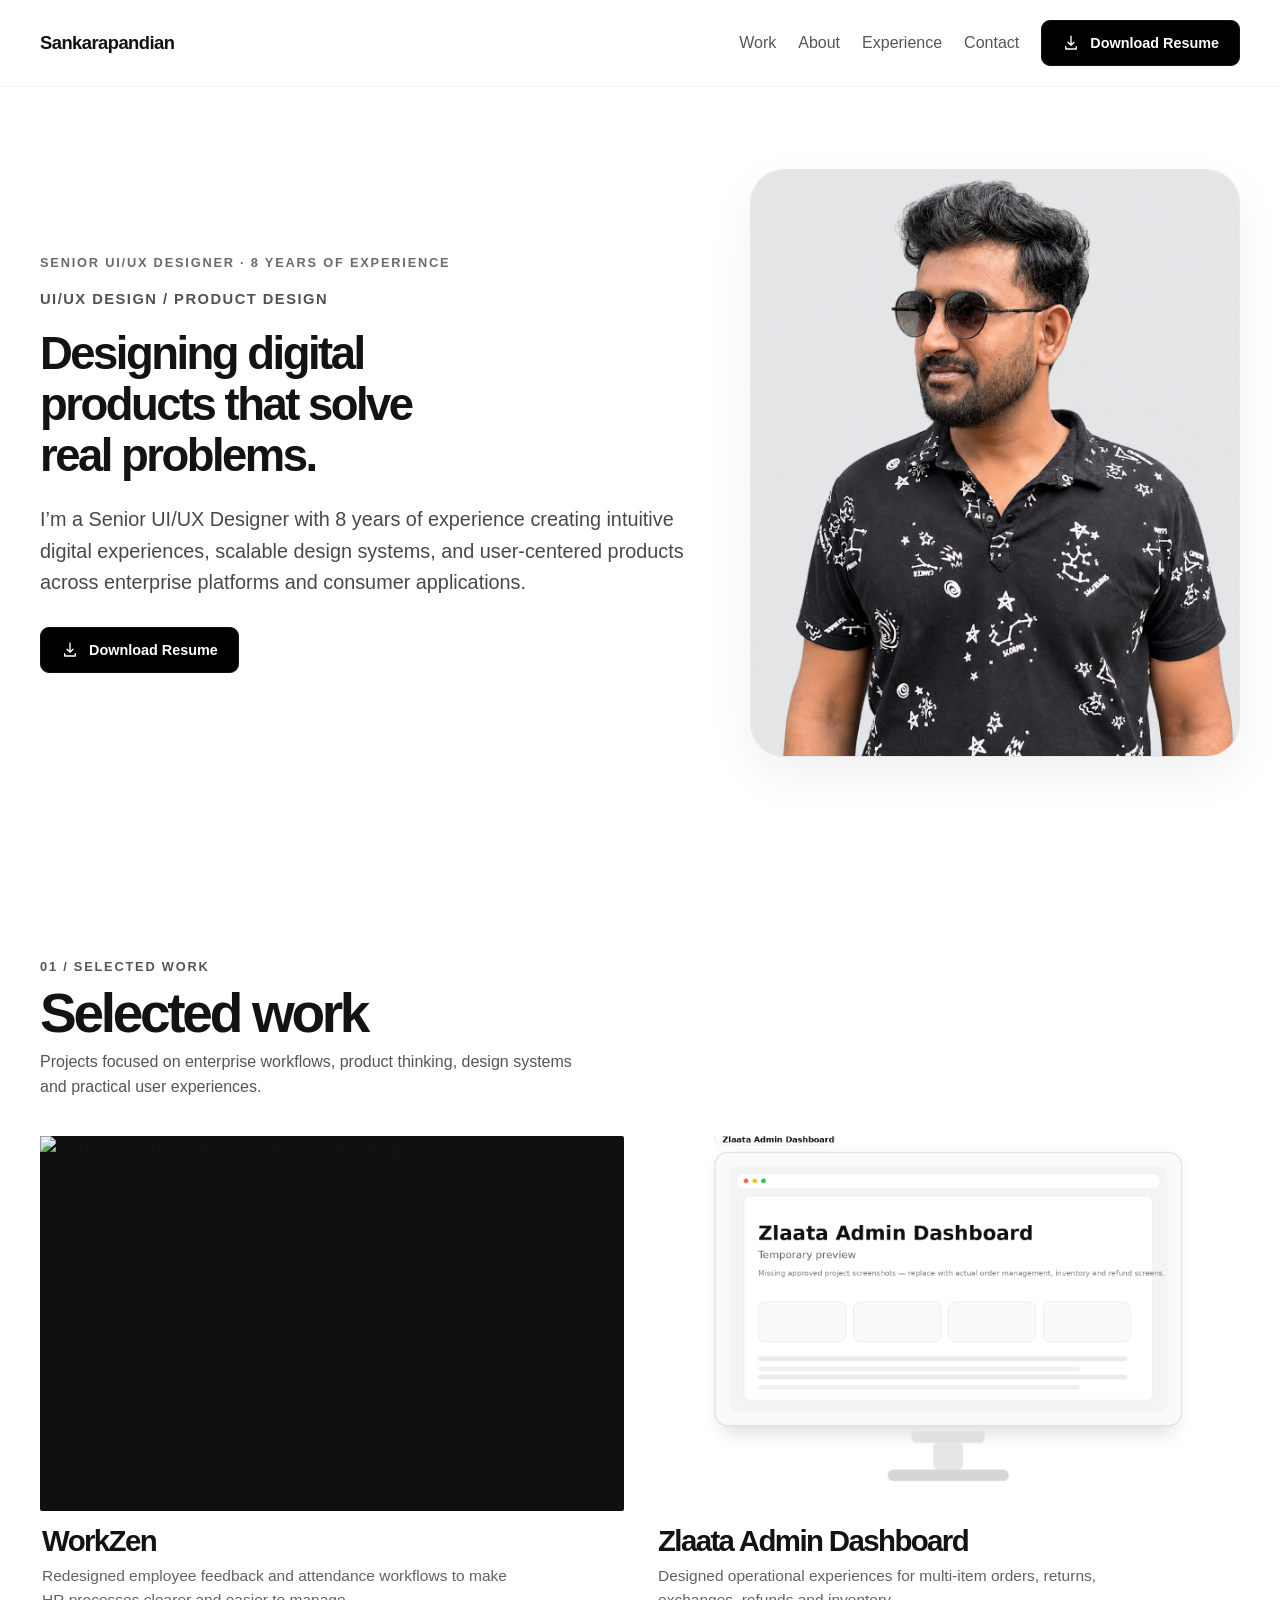
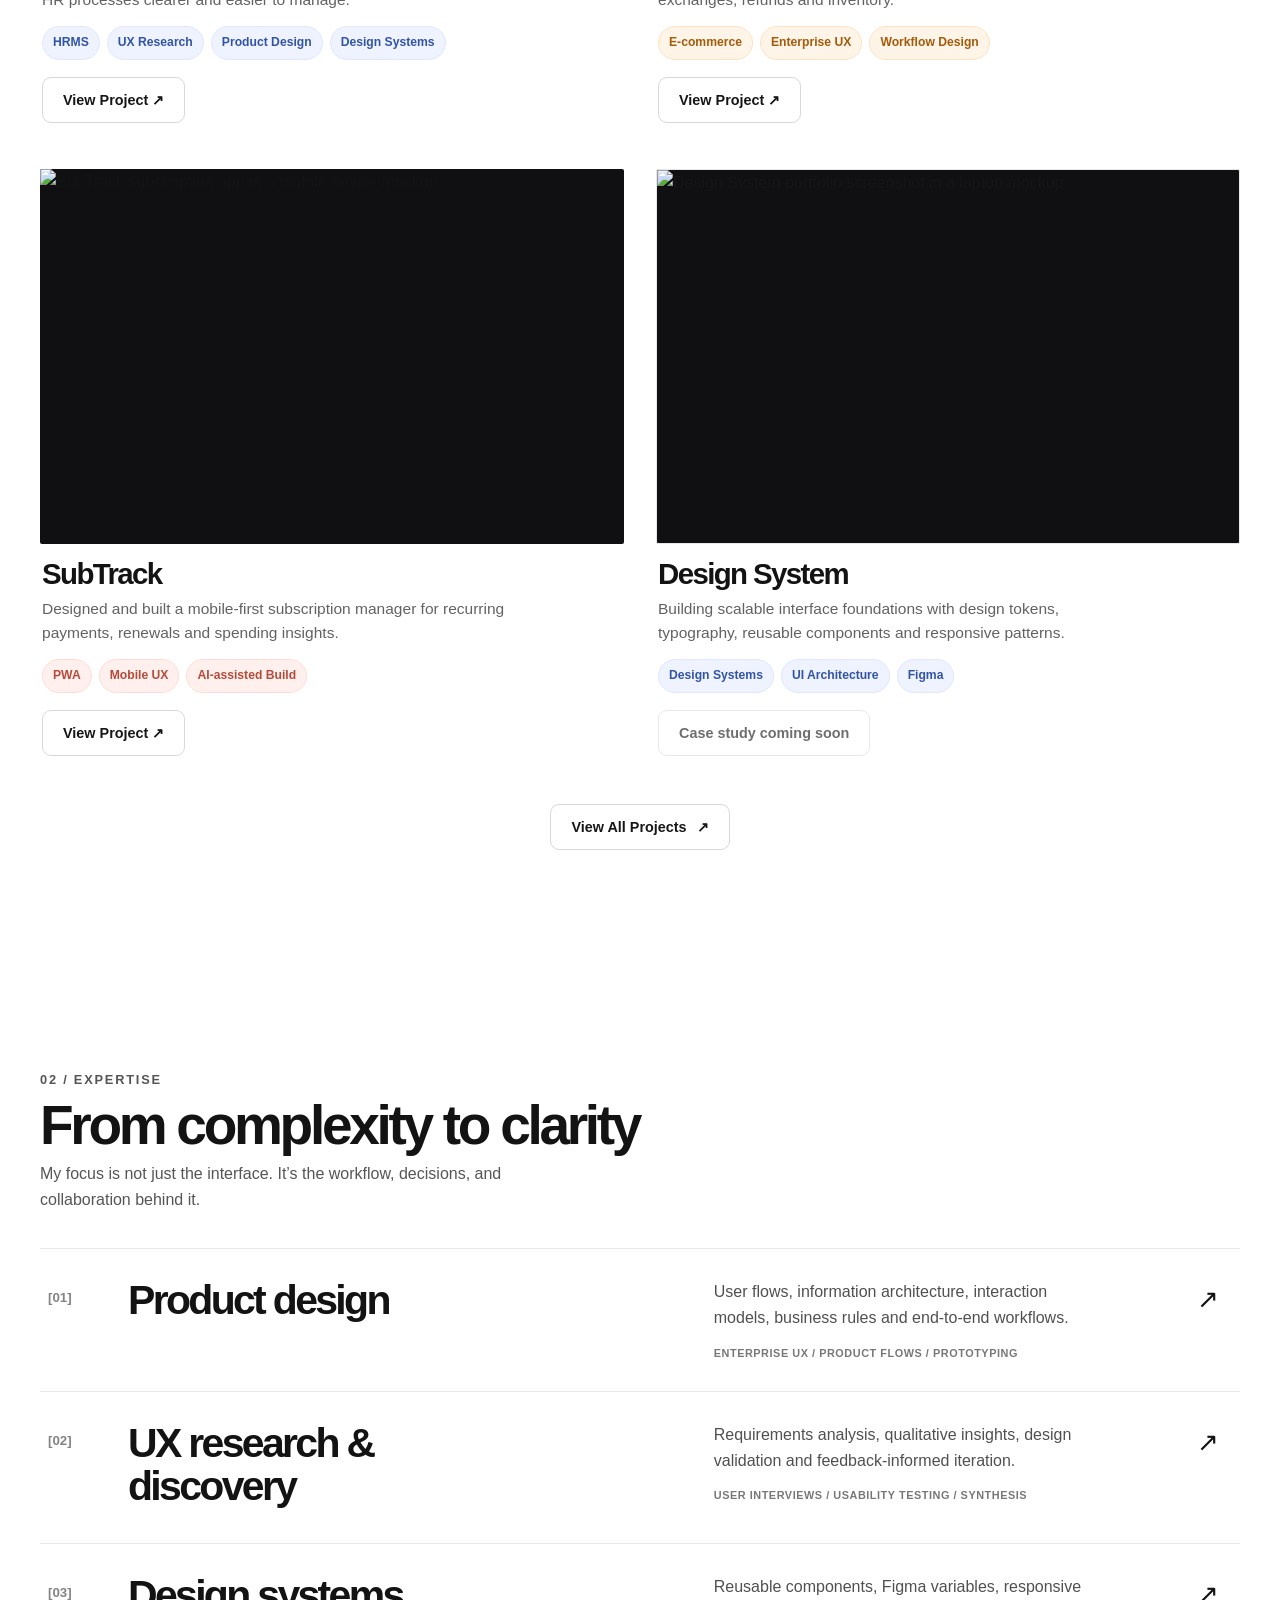
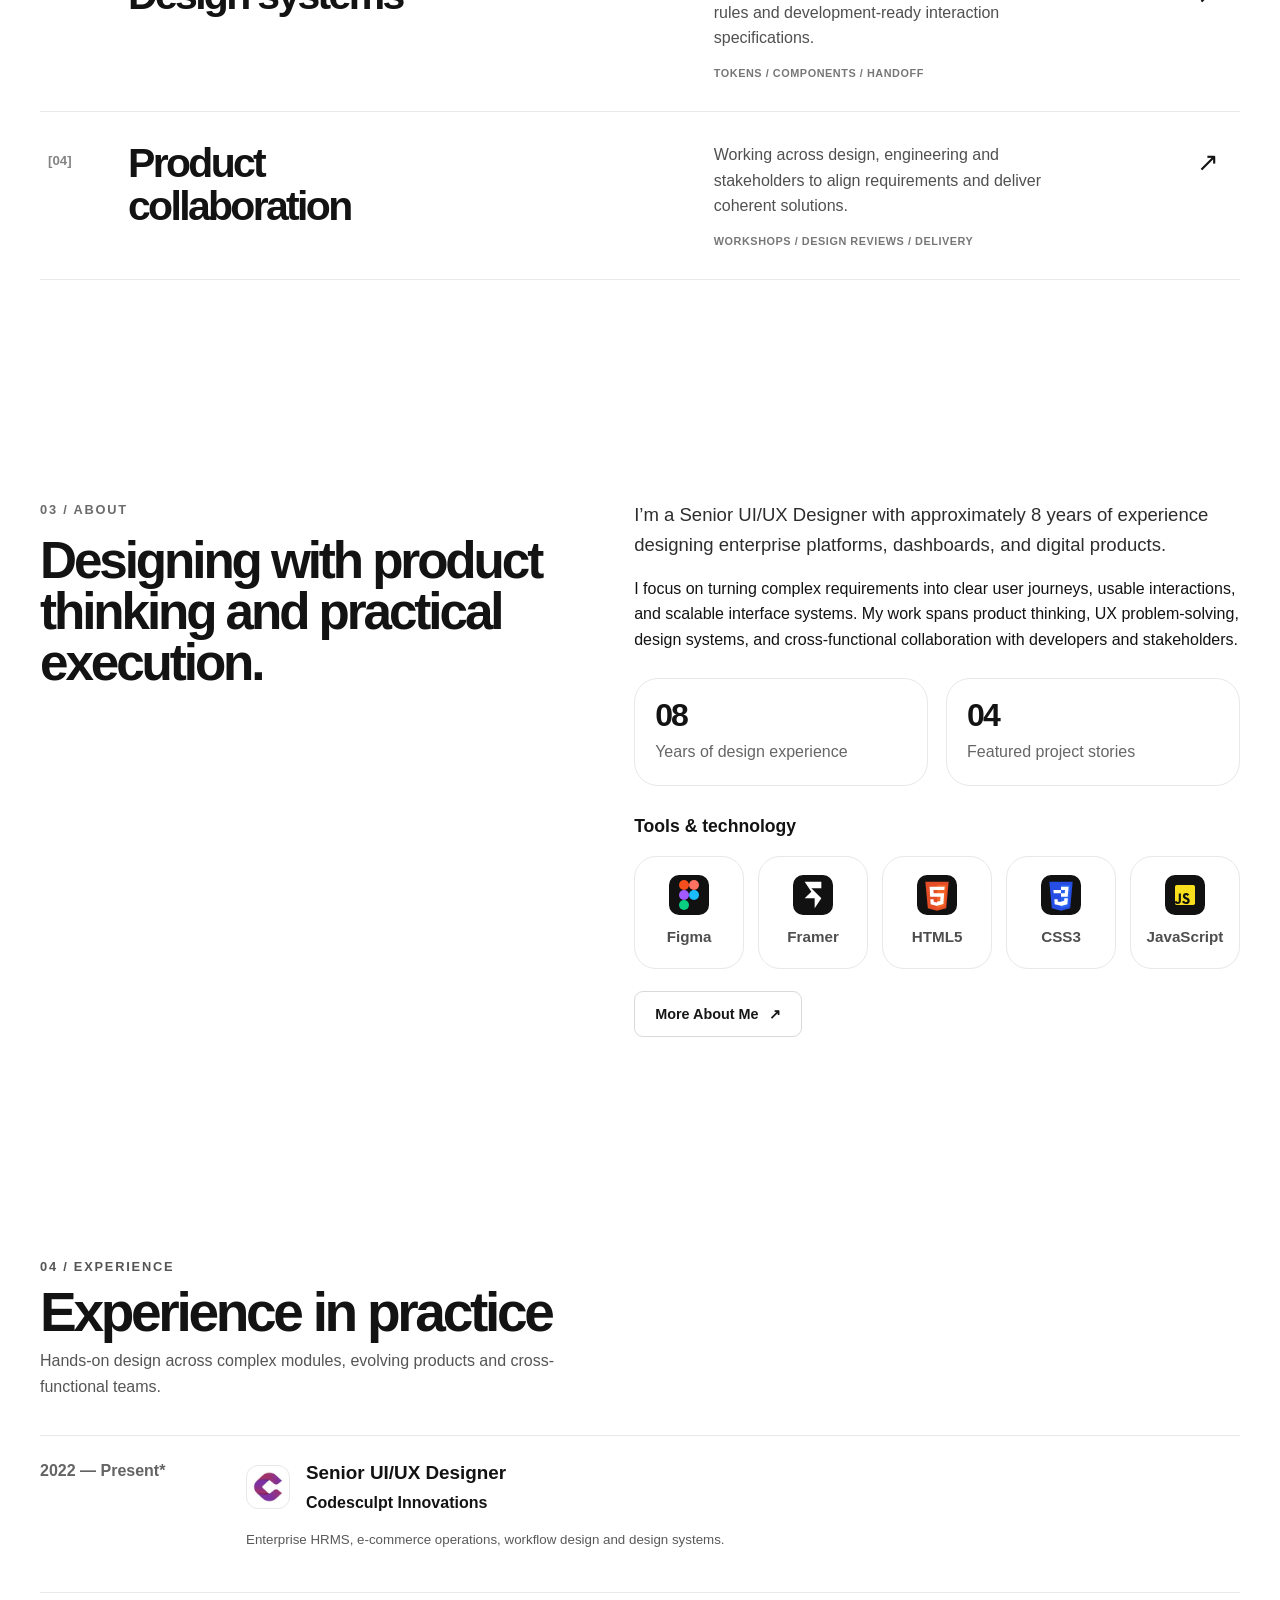
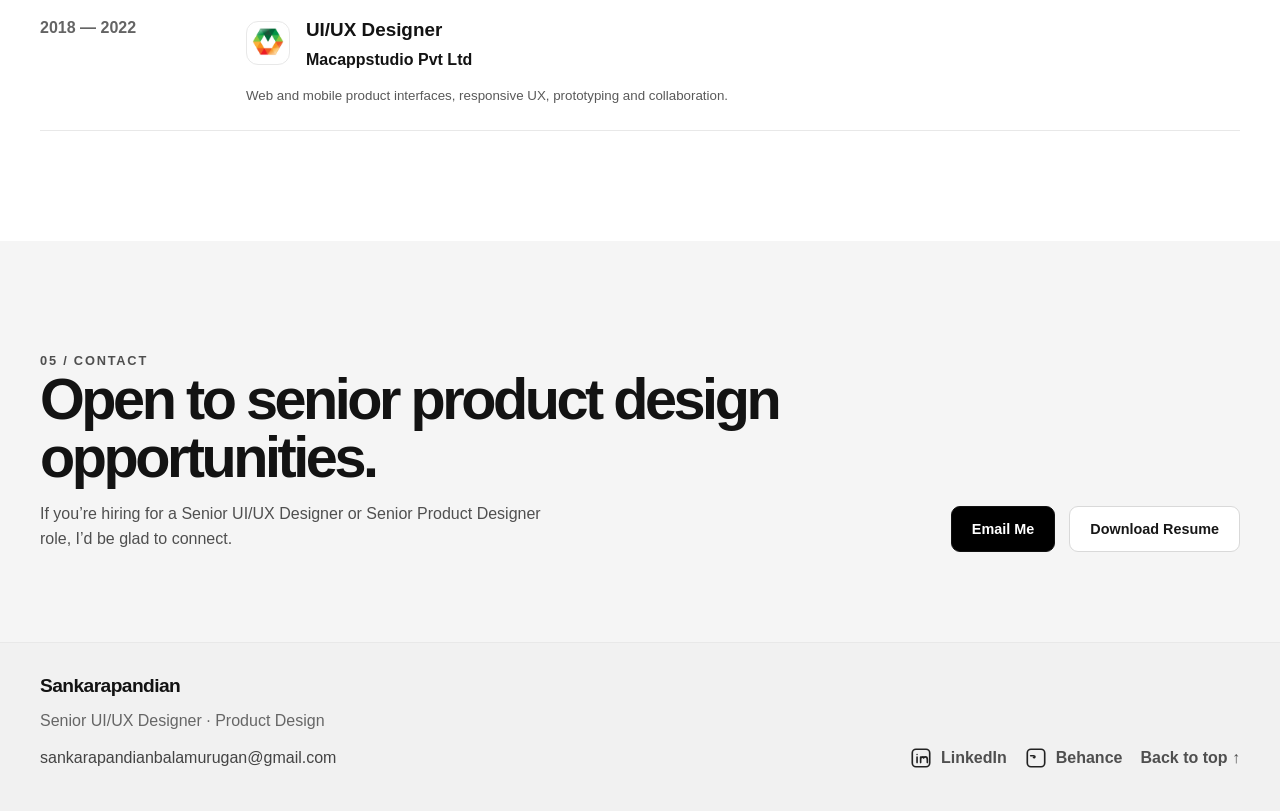
==== commit e89260ef: "Add files via upload" ====
--- a/index.html
+++ b/index.html
@@ -9,7 +9,9 @@
 <title>Sankarapandian — Senior Product Designer</title>
 <link href="styles.css" rel="stylesheet"/>
 <script defer="" src="script.js"></script>
-<link href="portfolio-pages.css" rel="stylesheet"/></head>
+<link href="portfolio-pages.css" rel="stylesheet"/><link rel="stylesheet" href="portfolio-interactions.css"/>
+<script defer src="portfolio-interactions.js"></script>
+</head>
 <body>
 <a class="skip-link" href="#main">Skip to main content</a>
 <header class="site-header">
@@ -58,7 +60,7 @@
 <div class="project-list">
 <a class="project-card reveal" href="workzen.html">
 <div class="project-visual">
-<img alt="WorkZen HRMS project mockup" loading="lazy" src="assets/mockup-workzen.png"/>
+<img alt="WorkZen HRMS dashboard displayed in a laptop mockup" loading="lazy" src="assets/project-previews/workzen-preview.png"/>
 </div>
 <div class="project-content"><h3>WorkZen</h3><p>Redesigned employee feedback and attendance workflows to make HR processes clearer and easier to manage.</p><div class="tag-row"><span>HRMS</span><span>UX Research</span><span>Product Design</span><span>Design Systems</span></div><span class="project-view">View Project  ↗</span></div>
 </a>
@@ -70,10 +72,10 @@
 </a>
 <a class="project-card reveal" href="subtrack.html">
 <div class="project-visual project-visual-phone">
-<img alt="Temporary project mockup for SubTrack mobile interface" loading="lazy" src="assets/mockup-subtrack.png"/>
+<img alt="SubTrack subscription app in a mobile device mockup" loading="lazy" src="assets/project-previews/subtrack-preview.png"/>
 </div>
 <div class="project-content"><h3>SubTrack</h3><p>Designed and built a mobile-first subscription manager for recurring payments, renewals and spending insights.</p><div class="tag-row"><span>PWA</span><span>Mobile UX</span><span>AI-assisted Build</span></div><span class="project-view">View Project  ↗</span></div>
-</a><div aria-label="Design System case study in preparation" class="project-card reveal project-pending" role="group"><div class="project-visual project-visual-placeholder"><div aria-hidden="true" class="project-art"><span class="art-heading">Design System</span><div class="art-swatches"><i></i><i></i><i></i><i></i></div><div class="art-lines"><b></b><b></b><b></b></div></div></div><div class="project-content"><h3>Design System</h3><p>Building scalable interface foundations with design tokens, typography, reusable components and responsive patterns.</p><div class="tag-row"><span>Design Systems</span><span>UI Architecture</span><span>Figma</span></div><span class="project-view project-view-disabled">Case study coming soon</span></div></div>
+</a><div aria-label="Design System case study in preparation" class="project-card reveal project-pending" role="group"><div class="project-visual project-visual-placeholder"><img src="assets/project-previews/design-system-preview.png" alt="Design System portfolio screenshot in a laptop mockup" loading="lazy"/></div><div class="project-content"><h3>Design System</h3><p>Building scalable interface foundations with design tokens, typography, reusable components and responsive patterns.</p><div class="tag-row"><span>Design Systems</span><span>UI Architecture</span><span>Figma</span></div><span class="project-view project-view-disabled">Case study coming soon</span></div></div>
 </div><div class="section-bottom-action reveal"><a class="btn btn-secondary" href="work.html">View All Projects <span aria-hidden="true">↗</span></a></div>
 </div>
 </section>
--- a/portfolio-interactions.css
+++ b/portfolio-interactions.css
@@ -0,0 +1,50 @@
+/* Premium portfolio motion enhancements — decorative only, no layout/IA changes. */
+:root { --portfolio-ease: cubic-bezier(.22, 1, .36, 1); --portfolio-hover-duration: 360ms; }
+/* Keep entire new device mockup visible, including outer studio framing. */
+.project-list .project-visual:has(img[src^="assets/project-previews/"]) {
+  background:#101013; overflow:hidden; isolation:isolate;
+}
+.project-list .project-visual img[src^="assets/project-previews/"] {
+  display:block; width:100%; height:100%; object-fit:contain; object-position:center;
+  transform:scale(1); backface-visibility:hidden;
+  transition:transform 650ms var(--portfolio-ease),filter 450ms ease;
+}
+.project-list .project-card:hover .project-visual img[src^="assets/project-previews/"],
+.project-list a.project-card:focus-visible .project-visual img[src^="assets/project-previews/"] {
+  transform:scale(1.035);
+}
+/* Gentle image treatment across cards without altering the card geometry. */
+.project-list .project-card .project-visual {transition:filter 350ms ease,box-shadow 350ms ease;}
+.project-list .project-card:hover .project-visual {filter:brightness(1.025);}
+.project-list .project-card .project-view {transition:background-color 240ms ease,border-color 240ms ease,color 240ms ease,transform 300ms var(--portfolio-ease);}
+.project-list a.project-card:hover .project-view,
+.project-list a.project-card:focus-visible .project-view {transform:translateX(3px);}
+/* Navigation, links and standard controls */
+.site-header .nav-links a:not(.nav-resume) {transition:color 230ms ease;}
+.btn, .nav-resume, .footer-socials a, .back-link {transition:background-color 240ms ease,color 240ms ease,border-color 240ms ease,transform 300ms var(--portfolio-ease),box-shadow 300ms ease;}
+.btn-primary,.nav-links .nav-resume {background-color:#000;color:#fff;}
+.btn-primary:hover,.nav-links .nav-resume:hover,.btn-primary:focus-visible,.nav-links .nav-resume:focus-visible {background-color:#222!important;}
+.btn,.nav-resume,.project-view {border-radius:9px;}
+/* Opt-in reveal only on additional static section headings, preserving original reveal selectors. */
+html.portfolio-motion-ready .portfolio-motion-enter {opacity:0;transform:translate3d(0,16px,0);transition:opacity 550ms ease,transform 600ms var(--portfolio-ease);}
+html.portfolio-motion-ready .portfolio-motion-enter.portfolio-motion-visible {opacity:1;transform:none;}
+/* Cross-document fade on browsers that support native same-origin view transitions. */
+@view-transition {navigation:auto;}
+::view-transition-old(root){animation:portfolio-fade-out 150ms ease both;}
+::view-transition-new(root){animation:portfolio-fade-in 210ms ease both;}
+@keyframes portfolio-fade-out {to{opacity:0.96;}}
+@keyframes portfolio-fade-in {from{opacity:0.94;}to{opacity:1;}}
+@media(max-width:760px) {
+  .project-list .project-card:hover .project-visual img[src^="assets/project-previews/"]{transform:none;}
+  .project-list a.project-card:hover .project-view{transform:none;}
+}
+@media(prefers-reduced-motion:reduce){
+ html{scroll-behavior:auto!important;}
+ .project-list .project-visual img[src^="assets/project-previews/"],
+ .project-list .project-card .project-visual,
+ .project-list .project-card .project-view,
+ .site-header .nav-links a,.btn,.nav-resume,.footer-socials a,.back-link,
+ html.portfolio-motion-ready .portfolio-motion-enter {transition:none!important;transform:none!important;animation:none!important;}
+ html.portfolio-motion-ready .portfolio-motion-enter {opacity:1!important;}
+ ::view-transition-old(root),::view-transition-new(root){animation:none!important;}
+}
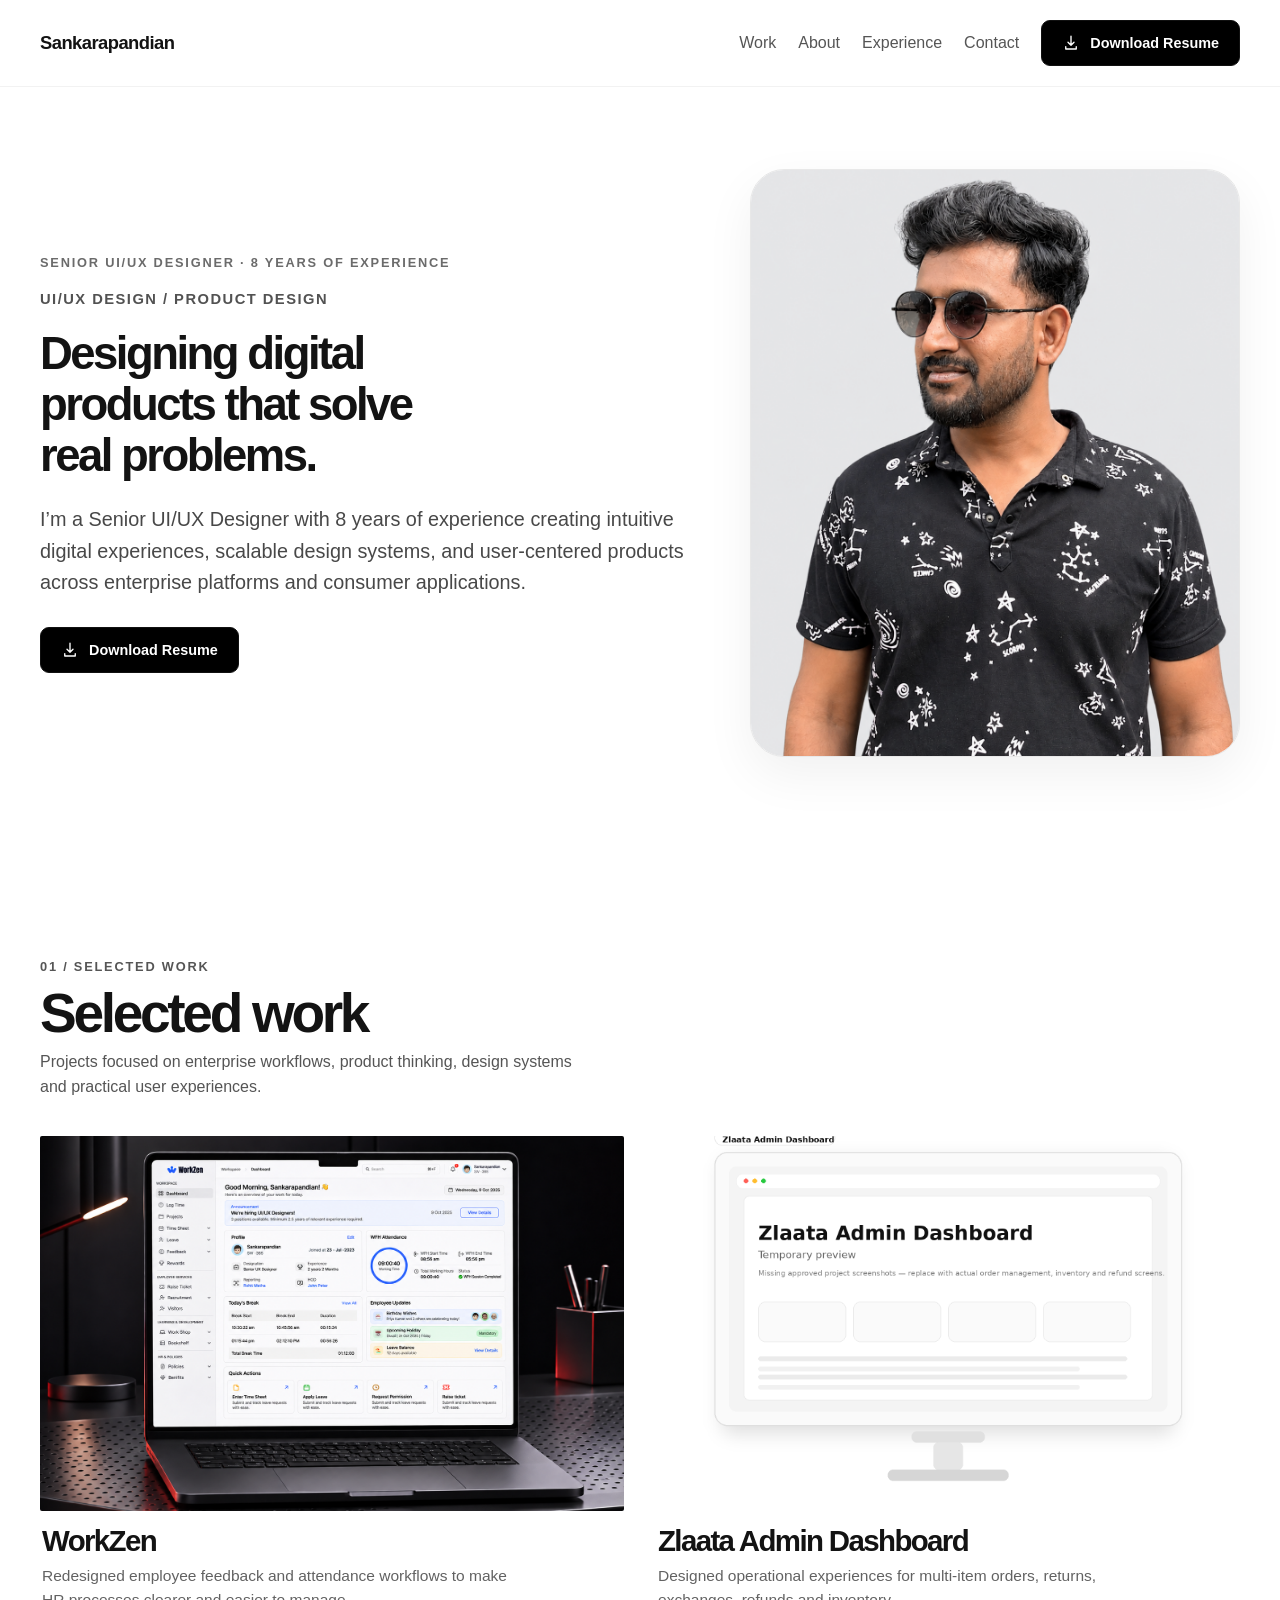
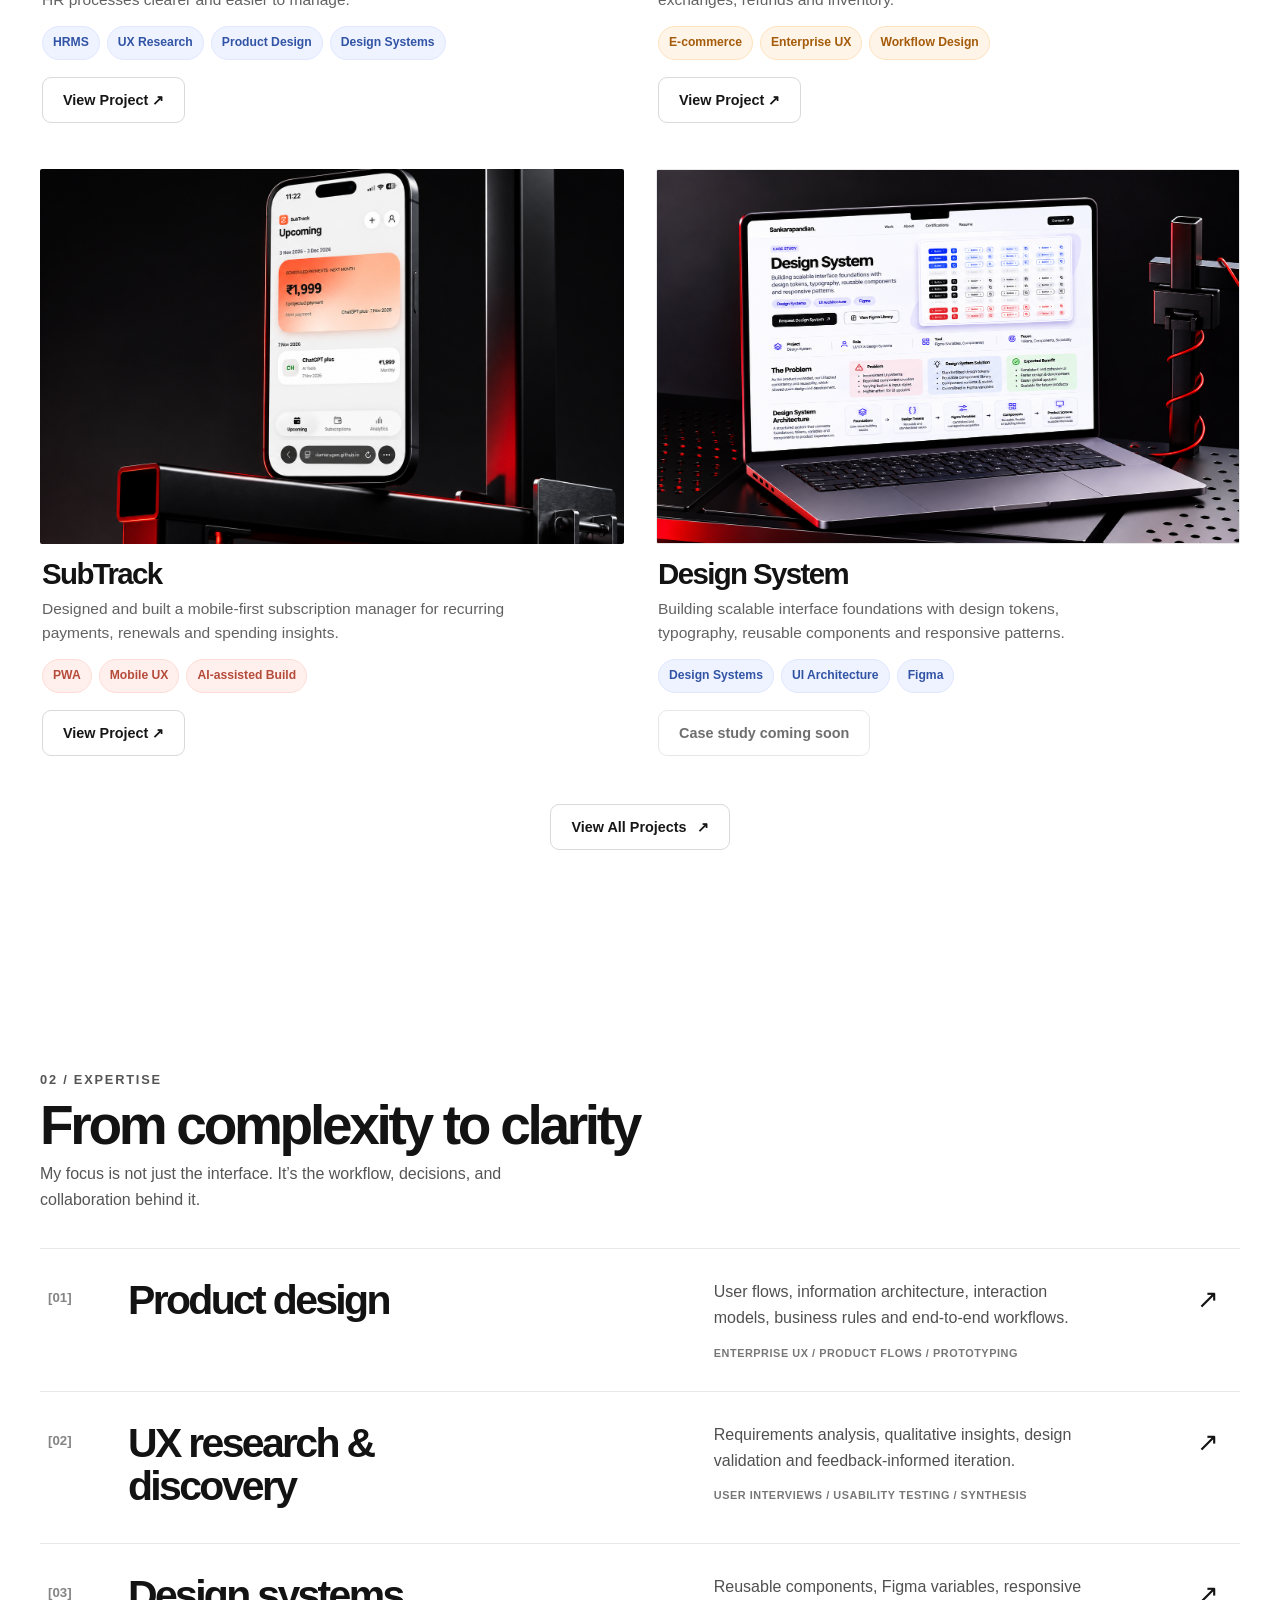
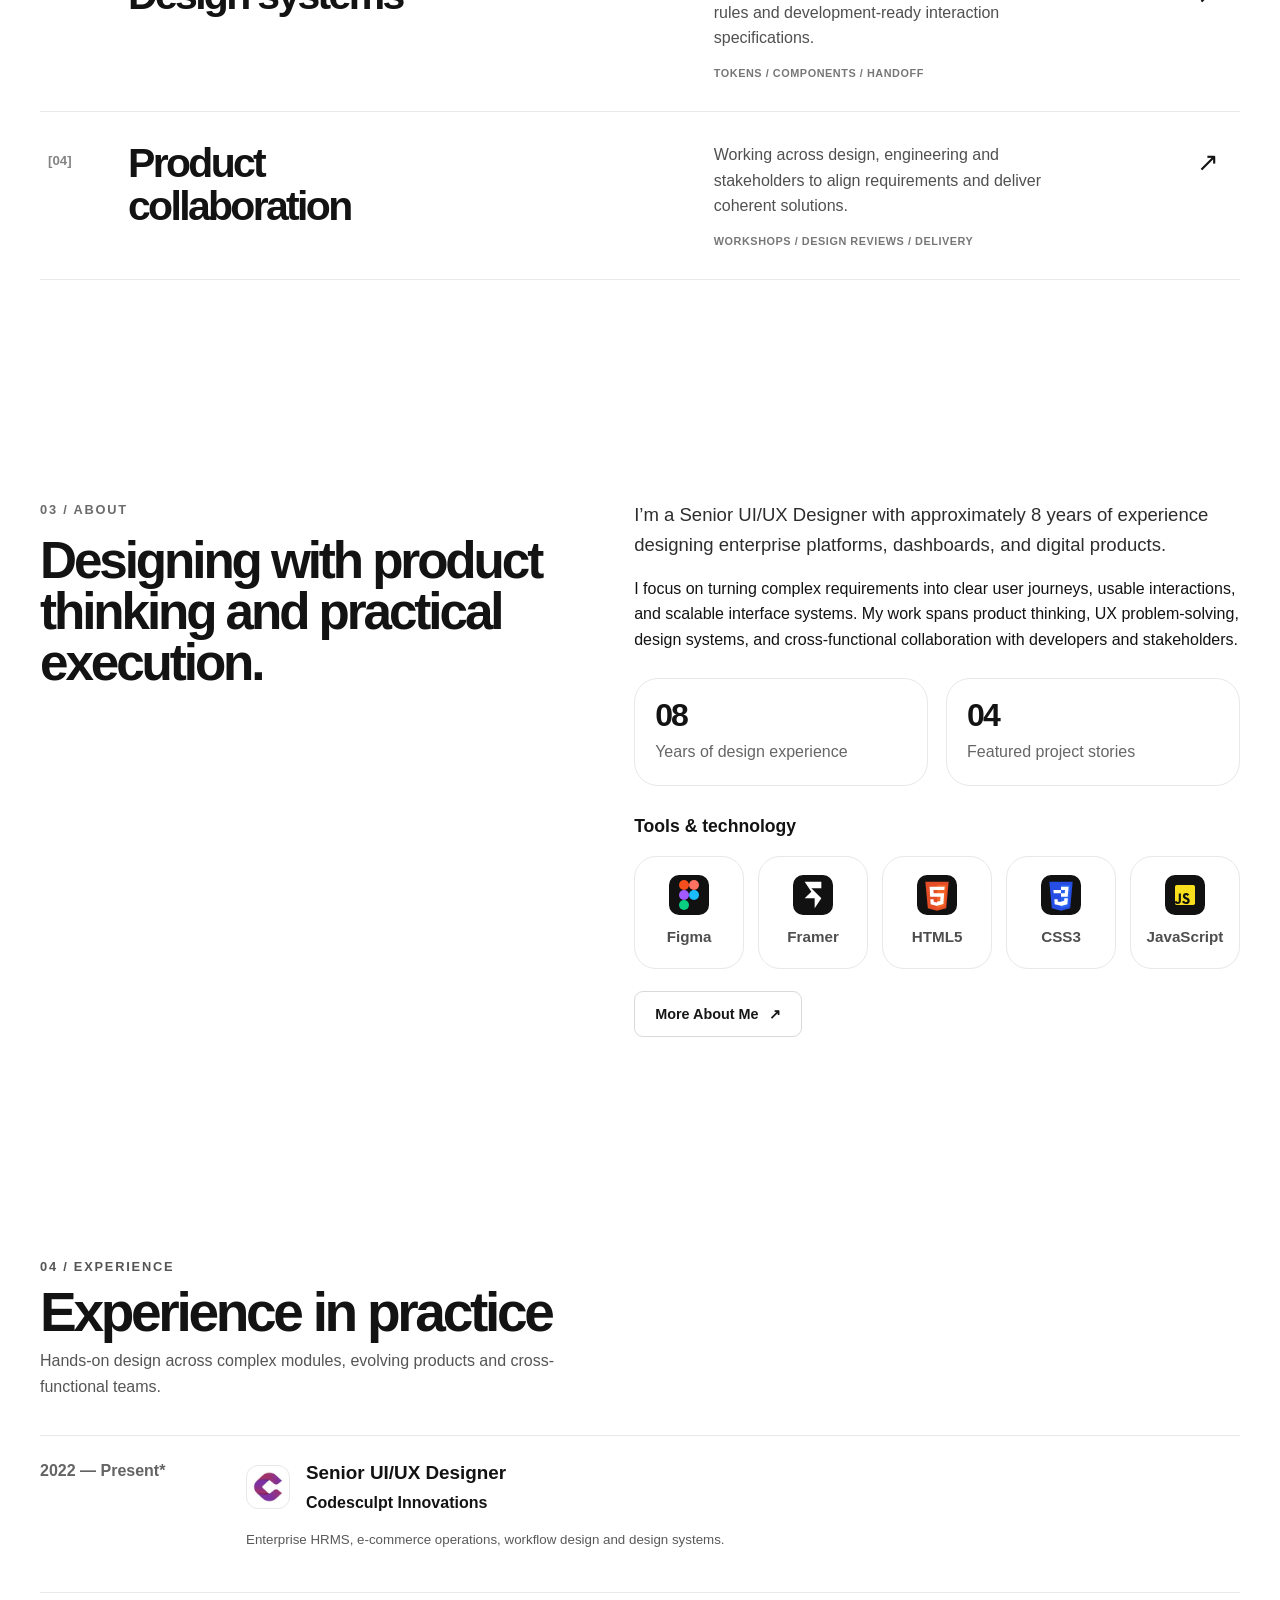
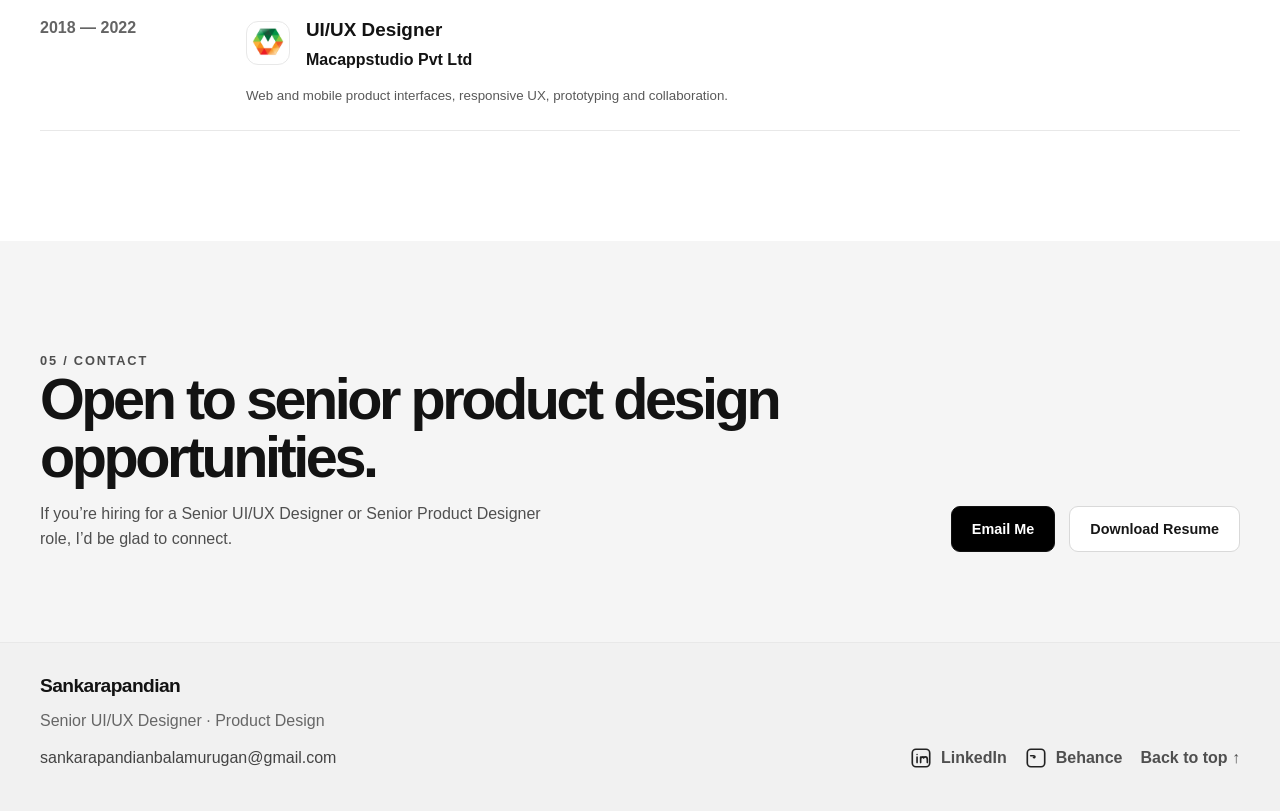
==== commit 2cf88eaa: "Add files via upload" ====
--- a/index.html
+++ b/index.html
@@ -60,7 +60,7 @@
 <div class="project-list">
 <a class="project-card reveal" href="workzen.html">
 <div class="project-visual">
-<img alt="WorkZen HRMS dashboard displayed in a laptop mockup" loading="lazy" src="assets/project-previews/workzen-preview.png"/>
+<img alt="WorkZen HRMS dashboard displayed in a laptop mockup" loading="lazy" src="assets/previews/workzen-preview.png"/>
 </div>
 <div class="project-content"><h3>WorkZen</h3><p>Redesigned employee feedback and attendance workflows to make HR processes clearer and easier to manage.</p><div class="tag-row"><span>HRMS</span><span>UX Research</span><span>Product Design</span><span>Design Systems</span></div><span class="project-view">View Project  ↗</span></div>
 </a>
@@ -72,10 +72,10 @@
 </a>
 <a class="project-card reveal" href="subtrack.html">
 <div class="project-visual project-visual-phone">
-<img alt="SubTrack subscription app in a mobile device mockup" loading="lazy" src="assets/project-previews/subtrack-preview.png"/>
+<img alt="SubTrack subscription app in a mobile device mockup" loading="lazy" src="assets/previews/subtrack-preview.png"/>
 </div>
 <div class="project-content"><h3>SubTrack</h3><p>Designed and built a mobile-first subscription manager for recurring payments, renewals and spending insights.</p><div class="tag-row"><span>PWA</span><span>Mobile UX</span><span>AI-assisted Build</span></div><span class="project-view">View Project  ↗</span></div>
-</a><div aria-label="Design System case study in preparation" class="project-card reveal project-pending" role="group"><div class="project-visual project-visual-placeholder"><img src="assets/project-previews/design-system-preview.png" alt="Design System portfolio screenshot in a laptop mockup" loading="lazy"/></div><div class="project-content"><h3>Design System</h3><p>Building scalable interface foundations with design tokens, typography, reusable components and responsive patterns.</p><div class="tag-row"><span>Design Systems</span><span>UI Architecture</span><span>Figma</span></div><span class="project-view project-view-disabled">Case study coming soon</span></div></div>
+</a><div aria-label="Design System case study in preparation" class="project-card reveal project-pending" role="group"><div class="project-visual project-visual-placeholder"><img src="assets/previews/design-system-preview.png" alt="Design System portfolio screenshot in a laptop mockup" loading="lazy"/></div><div class="project-content"><h3>Design System</h3><p>Building scalable interface foundations with design tokens, typography, reusable components and responsive patterns.</p><div class="tag-row"><span>Design Systems</span><span>UI Architecture</span><span>Figma</span></div><span class="project-view project-view-disabled">Case study coming soon</span></div></div>
 </div><div class="section-bottom-action reveal"><a class="btn btn-secondary" href="work.html">View All Projects <span aria-hidden="true">↗</span></a></div>
 </div>
 </section>
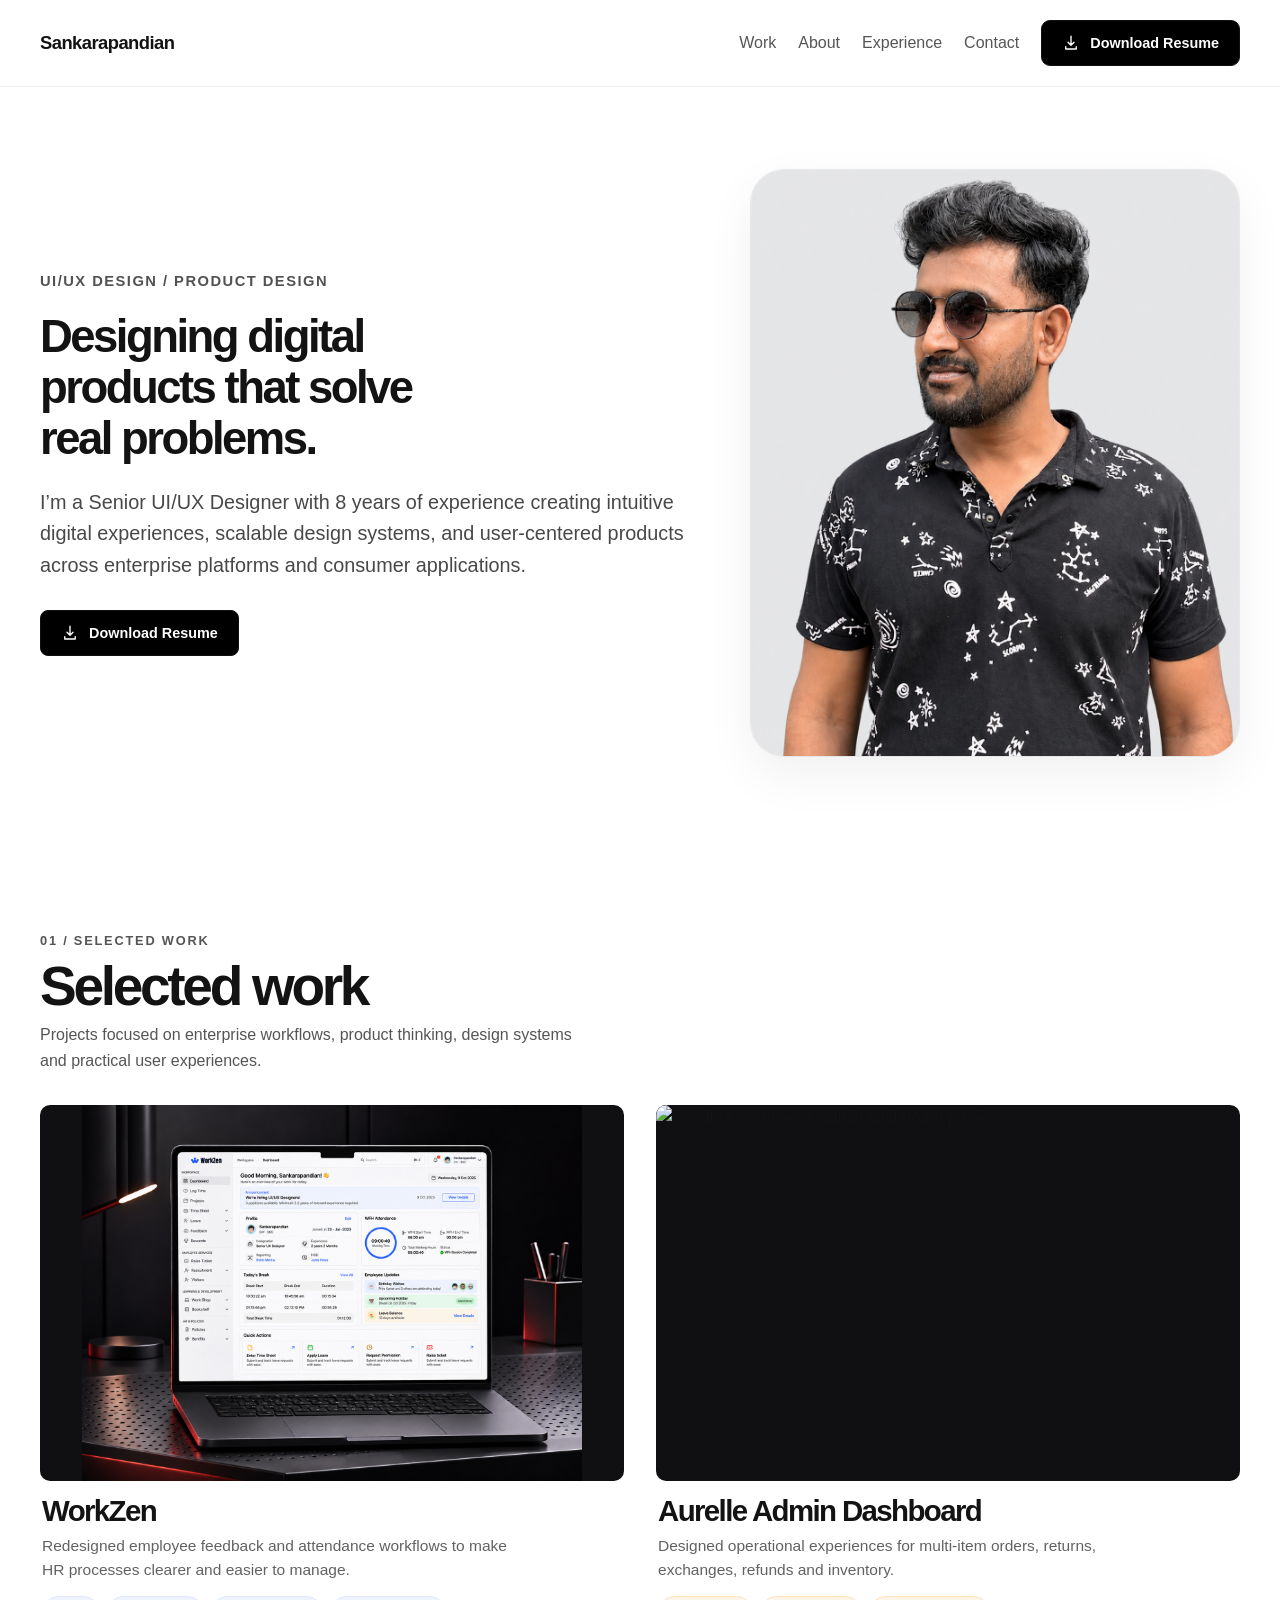
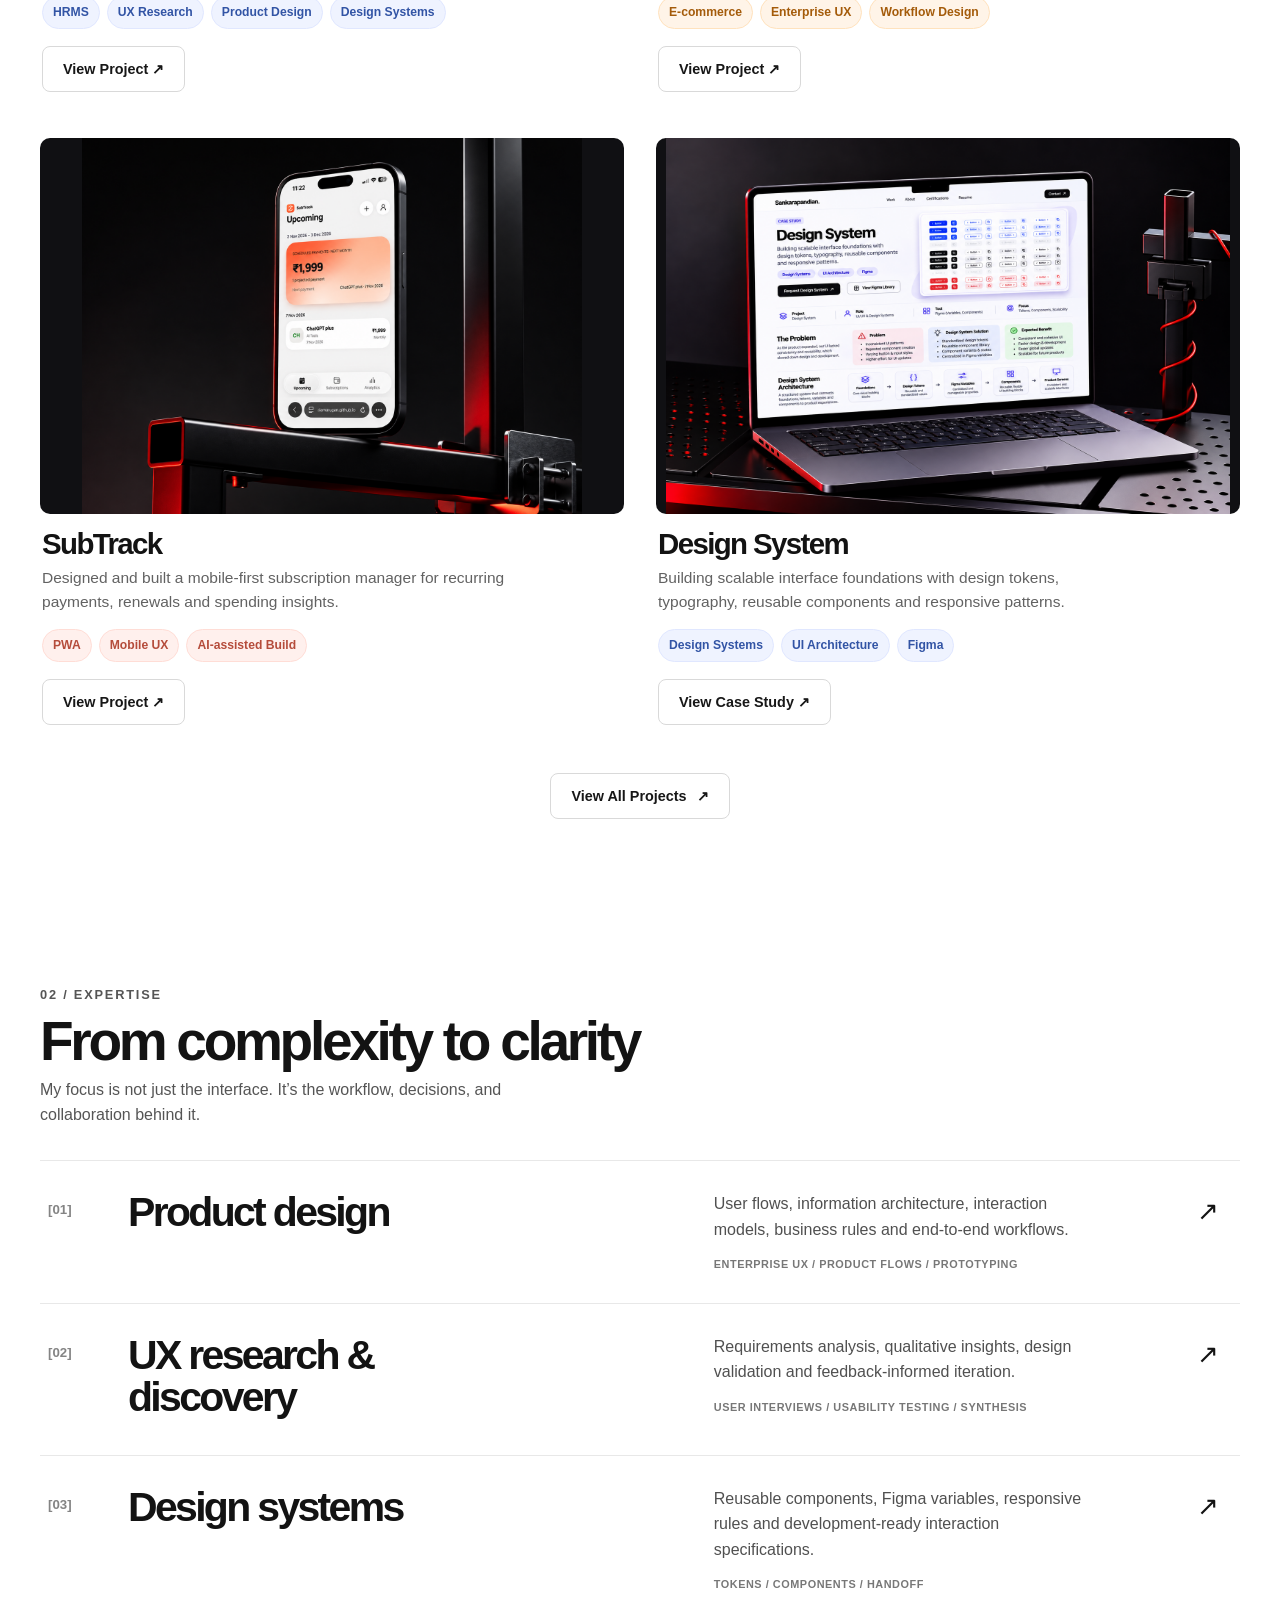
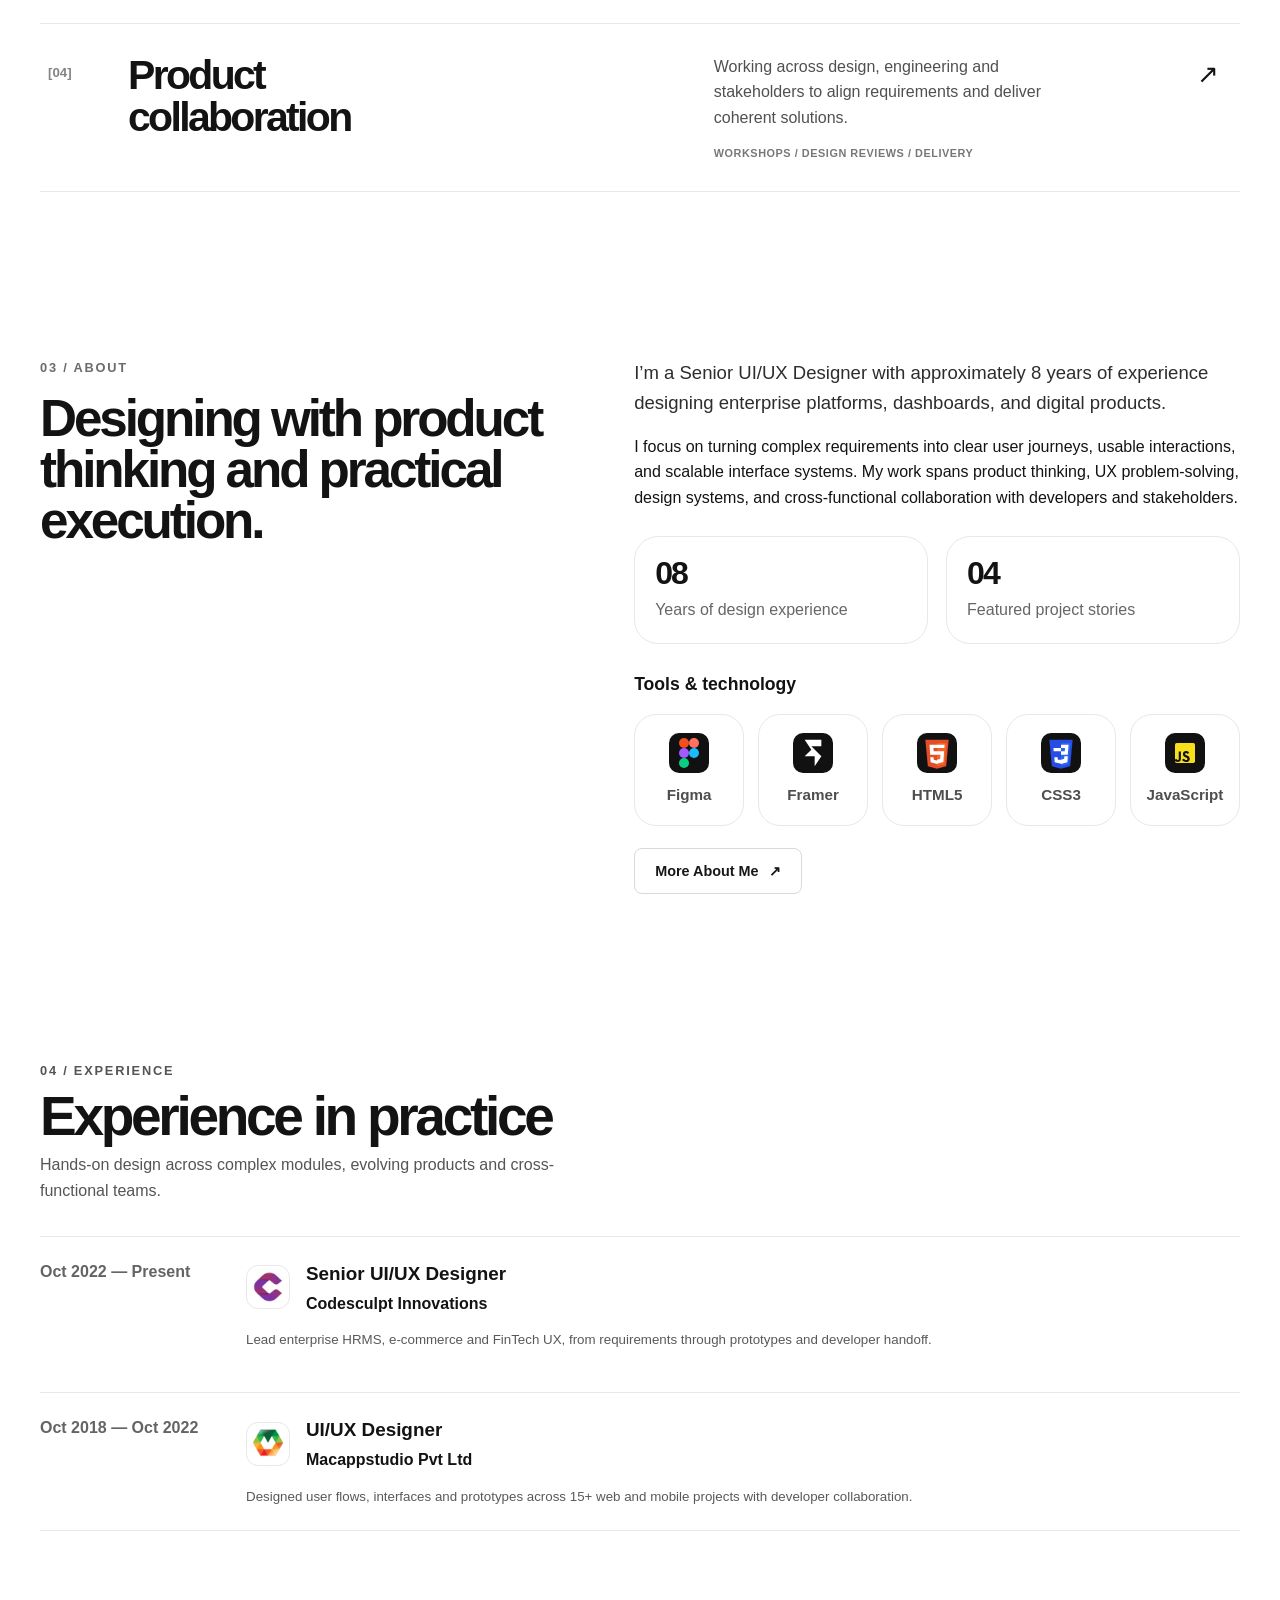
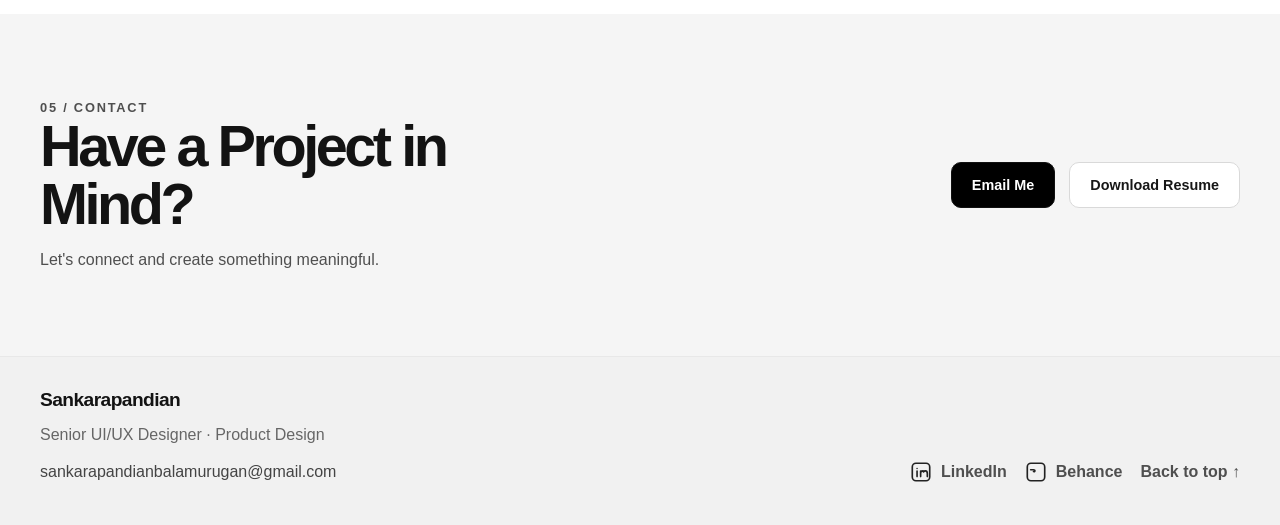
==== commit cd032e6c: "Add files via upload" ====
--- a/index.html
+++ b/index.html
@@ -9,9 +9,9 @@
 <title>Sankarapandian — Senior Product Designer</title>
 <link href="styles.css" rel="stylesheet"/>
 <script defer="" src="script.js"></script>
-<link href="portfolio-pages.css" rel="stylesheet"/><link rel="stylesheet" href="portfolio-interactions.css"/>
-<script defer src="portfolio-interactions.js"></script>
-</head>
+<link href="portfolio-pages.css" rel="stylesheet"/><link href="portfolio-interactions.css" rel="stylesheet"/>
+<script defer="" src="portfolio-interactions.js"></script>
+<link href="portfolio-refinements.css" rel="stylesheet"/></head>
 <body>
 <a class="skip-link" href="#main">Skip to main content</a>
 <header class="site-header">
@@ -34,7 +34,6 @@
 <section class="hero section-white" id="top">
 <div class="wrap hero-grid">
 <div class="hero-copy reveal">
-<p class="eyebrow">SENIOR UI/UX DESIGNER · 8 YEARS OF EXPERIENCE</p>
 <p class="hero-role">UI/UX DESIGN / PRODUCT DESIGN</p>
 <h1><span class="hero-line">Designing digital</span><span class="hero-line">products that solve</span><span class="hero-line">real problems.</span></h1>
 <p class="hero-summary">I’m a Senior UI/UX Designer with 8 years of experience creating intuitive digital experiences, scalable design systems, and user-centered products across enterprise platforms and consumer applications.</p>
@@ -66,16 +65,16 @@
 </a>
 <a class="project-card reveal" href="zlaata.html">
 <div class="project-visual">
-<img alt="Temporary placeholder mockup — actual project screenshots pending" loading="lazy" src="assets/mockup-zlaata.png"/>
+<img alt="Aurelle e-commerce admin dashboard preview" loading="lazy" src="assets/previews/aurelle-preview.png"/>
 </div>
-<div class="project-content"><h3>Zlaata Admin Dashboard</h3><p>Designed operational experiences for multi-item orders, returns, exchanges, refunds and inventory.</p><div class="tag-row"><span>E-commerce</span><span>Enterprise UX</span><span>Workflow Design</span></div><span class="project-view">View Project  ↗</span></div>
+<div class="project-content"><h3>Aurelle Admin Dashboard</h3><p>Designed operational experiences for multi-item orders, returns, exchanges, refunds and inventory.</p><div class="tag-row"><span>E-commerce</span><span>Enterprise UX</span><span>Workflow Design</span></div><span class="project-view">View Project  ↗</span></div>
 </a>
 <a class="project-card reveal" href="subtrack.html">
 <div class="project-visual project-visual-phone">
 <img alt="SubTrack subscription app in a mobile device mockup" loading="lazy" src="assets/previews/subtrack-preview.png"/>
 </div>
 <div class="project-content"><h3>SubTrack</h3><p>Designed and built a mobile-first subscription manager for recurring payments, renewals and spending insights.</p><div class="tag-row"><span>PWA</span><span>Mobile UX</span><span>AI-assisted Build</span></div><span class="project-view">View Project  ↗</span></div>
-</a><div aria-label="Design System case study in preparation" class="project-card reveal project-pending" role="group"><div class="project-visual project-visual-placeholder"><img src="assets/previews/design-system-preview.png" alt="Design System portfolio screenshot in a laptop mockup" loading="lazy"/></div><div class="project-content"><h3>Design System</h3><p>Building scalable interface foundations with design tokens, typography, reusable components and responsive patterns.</p><div class="tag-row"><span>Design Systems</span><span>UI Architecture</span><span>Figma</span></div><span class="project-view project-view-disabled">Case study coming soon</span></div></div>
+</a><a aria-label="View Design System case study" class="project-card reveal" href="design-system.html"><div class="project-visual project-visual-placeholder"><img alt="Design System laptop project preview" loading="lazy" src="assets/previews/design-system-preview.png"/></div><div class="project-content"><h3>Design System</h3><p>Building scalable interface foundations with design tokens, typography, reusable components and responsive patterns.</p><div class="tag-row"><span>Design Systems</span><span>UI Architecture</span><span>Figma</span></div><span class="project-view">View Case Study ↗</span></div></a>
 </div><div class="section-bottom-action reveal"><a class="btn btn-secondary" href="work.html">View All Projects <span aria-hidden="true">↗</span></a></div>
 </div>
 </section>
@@ -124,17 +123,17 @@
 </div>
 <div class="timeline">
 <article class="timeline-item reveal">
-<span class="timeline-date">2022 — Present*</span>
+<span class="timeline-date">Oct 2022 — Present</span>
 <div class="timeline-content">
 <div class="timeline-company"><img alt="Codesculpt Innovations logo" height="44" loading="lazy" src="assets/codesculpt-logo.jpg" width="44"/><div><h3>Senior UI/UX Designer</h3><p>Codesculpt Innovations</p></div></div>
-<small>Enterprise HRMS, e-commerce operations, workflow design and design systems.</small>
+<small>Lead enterprise HRMS, e-commerce and FinTech UX, from requirements through prototypes and developer handoff.</small>
 </div>
 </article>
 <article class="timeline-item reveal">
-<span class="timeline-date">2018 — 2022</span>
+<span class="timeline-date">Oct 2018 — Oct 2022</span>
 <div class="timeline-content">
 <div class="timeline-company"><img alt="Macappstudio logo" height="44" loading="lazy" src="assets/macappstudio-logo.jpg" width="44"/><div><h3>UI/UX Designer</h3><p>Macappstudio Pvt Ltd</p></div></div>
-<small>Web and mobile product interfaces, responsive UX, prototyping and collaboration.</small>
+<small>Designed user flows, interfaces and prototypes across 15+ web and mobile projects with developer collaboration.</small>
 </div>
 </article>
 </div>
@@ -144,8 +143,8 @@
 <div class="wrap contact-grid">
 <div class="reveal">
 <p class="eyebrow">05 / CONTACT</p>
-<h2>Open to senior product design opportunities.</h2>
-<p>If you’re hiring for a Senior UI/UX Designer or Senior Product Designer role, I’d be glad to connect.</p>
+<h2>Have a Project in Mind?</h2>
+<p>Let's connect and create something meaningful.</p>
 </div>
 <div class="contact-actions reveal">
 <a class="btn btn-primary" href="mailto:sankarapandianbalamurugan@gmail.com?subject=Senior%20Product%20Designer%20Opportunity">Email Me</a>
@@ -162,8 +161,8 @@
 <a class="footer-email" href="mailto:sankarapandianbalamurugan@gmail.com">sankarapandianbalamurugan@gmail.com</a>
 </div>
 <div class="footer-socials">
-<a aria-label="Open Sankarapandian LinkedIn profile in a new tab" href="https://www.linkedin.com/in/sankarapandian27/" rel="noopener noreferrer" target="_blank"><img alt="" height="24" src="assets/icon-linkedin.svg" width="24"/><span>LinkedIn</span></a>
-<a aria-label="Open Sankarapandian Behance profile in a new tab" href="https://www.behance.net/sankarapandian" rel="noopener noreferrer" target="_blank"><img alt="" height="24" src="assets/icon-behance.svg" width="24"/><span>Behance</span></a>
+<a aria-label="Open Sankarapandian LinkedIn profile in a new tab" href="https://www.linkedin.com/in/sankarapandian27/" rel="noopener noreferrer" target="_blank"><img alt="LinkedIn" class="social-brand-logo" height="24" src="assets/icon-linkedin.svg" width="24"/><span>LinkedIn</span></a>
+<a aria-label="Open Sankarapandian Behance profile in a new tab" href="https://www.behance.net/sankarapandian" rel="noopener noreferrer" target="_blank"><img alt="Behance" class="social-brand-logo" height="24" src="assets/icon-behance.svg" width="24"/><span>Behance</span></a>
 <a href="#top">Back to top ↑</a>
 </div>
 </div>
--- a/portfolio-interactions.css
+++ b/portfolio-interactions.css
@@ -1,16 +1,16 @@
 /* Premium portfolio motion enhancements — decorative only, no layout/IA changes. */
 :root { --portfolio-ease: cubic-bezier(.22, 1, .36, 1); --portfolio-hover-duration: 360ms; }
 /* Keep entire new device mockup visible, including outer studio framing. */
-.project-list .project-visual:has(img[src^="assets/project-previews/"]) {
+.project-list .project-visual:has(img[src^="assets/previews/"]) {
   background:#101013; overflow:hidden; isolation:isolate;
 }
-.project-list .project-visual img[src^="assets/project-previews/"] {
+.project-list .project-visual img[src^="assets/previews/"] {
   display:block; width:100%; height:100%; object-fit:contain; object-position:center;
   transform:scale(1); backface-visibility:hidden;
   transition:transform 650ms var(--portfolio-ease),filter 450ms ease;
 }
-.project-list .project-card:hover .project-visual img[src^="assets/project-previews/"],
-.project-list a.project-card:focus-visible .project-visual img[src^="assets/project-previews/"] {
+.project-list .project-card:hover .project-visual img[src^="assets/previews/"],
+.project-list a.project-card:focus-visible .project-visual img[src^="assets/previews/"] {
   transform:scale(1.035);
 }
 /* Gentle image treatment across cards without altering the card geometry. */
@@ -35,12 +35,12 @@
 @keyframes portfolio-fade-out {to{opacity:0.96;}}
 @keyframes portfolio-fade-in {from{opacity:0.94;}to{opacity:1;}}
 @media(max-width:760px) {
-  .project-list .project-card:hover .project-visual img[src^="assets/project-previews/"]{transform:none;}
+  .project-list .project-card:hover .project-visual img[src^="assets/previews/"]{transform:none;}
   .project-list a.project-card:hover .project-view{transform:none;}
 }
 @media(prefers-reduced-motion:reduce){
  html{scroll-behavior:auto!important;}
- .project-list .project-visual img[src^="assets/project-previews/"],
+ .project-list .project-visual img[src^="assets/previews/"],
  .project-list .project-card .project-visual,
  .project-list .project-card .project-view,
  .site-header .nav-links a,.btn,.nav-resume,.footer-socials a,.back-link,
--- a/portfolio-refinements.css
+++ b/portfolio-refinements.css
@@ -0,0 +1,69 @@
+/* 2026 portfolio refinements: shared styling only; no changes to screenshot content or behavior */
+:root { --refine-radius: 10px; --refine-ease: cubic-bezier(.22,1,.36,1); }
+html { scroll-behavior: smooth; scroll-padding-top: 90px; }
+.section { padding-block: clamp(58px,6.5vw,88px); }
+.section-head { margin-bottom: clamp(22px,3vw,32px); }
+.about-page-section { padding-block: clamp(56px,6.5vw,88px); }
+.about-page-hero { padding-block: clamp(54px,6.5vw,92px); }
+.wz-case .wz-section, .st-case .st-section, .au-page .au-section, .mw-page .mw-section, .ds-page .ds-section { scroll-margin-top: 90px; }
+/* Small consistent radii for functional surfaces, not device screens */
+.project-card, .project-visual, .project-visual img, .cert-card, .about-tool-group, .contact-section .btn,
+.wz-case article, .st-case article, .au-page article, .mw-panel, .ds-panel,
+.ds-component-item, .ds-gallery, .recognition-records { border-radius: var(--refine-radius); }
+.btn, a.btn, button.btn, .project-view, .nav-resume { border-radius: 8px; }
+.btn-primary:hover, a.btn-primary:hover { background: #222; border-color: #222; }
+.project-card, .tool-brand-chip, .footer-socials a { transition: transform 280ms var(--refine-ease), border-color 280ms ease, box-shadow 280ms ease, background 280ms ease; }
+.project-card:hover { transform: translateY(-3px); }
+.project-visual { overflow: hidden; }
+.project-visual img { object-fit: contain; max-width:100%; }
+.project-visual img { transition: transform 450ms var(--refine-ease); }
+.project-card:hover .project-visual img { transform: scale(1.025); }
+/* Distinct editorial About hero: left image, right narrative, no homepage-style duplication */
+.about-editorial-hero .about-page-grid { grid-template-columns: minmax(245px,.65fr) minmax(0,1.25fr); gap: clamp(30px,5vw,85px); }
+.about-editorial-hero .about-portrait { order: -1; aspect-ratio: 4/5; border-radius: 10px; max-height: 570px; }
+.about-editorial-hero .about-page-grid h1 { font-size: clamp(3.15rem,6vw,6.1rem); }
+.about-editorial-hero .about-page-grid h1 em { color: #555; }
+.about-editorial-hero .eyebrow { margin-bottom: 24px; }
+.about-tool-items .tool-brand-chip { cursor: default; background: #fff; border-radius: 9px; }
+.about-tool-items .tool-brand-chip:hover { transform: translateY(-3px) scale(1.015); background: #fafafa; border-color: #d6d6d6; box-shadow: 0 8px 20px rgba(0,0,0,.035); }
+.about-tool-items .tool-brand-chip img { width: 23px; height: 23px; flex: 0 0 23px; object-fit: contain; }
+.about-tool-items .tool-brand-chip .tool-js-icon { background:#f7df1e; padding:2px; border-radius:3px; }
+.footer-socials a { display:inline-flex; align-items:center; gap:9px; }
+.footer-socials a:hover { transform: translateY(-2px); }
+.footer-socials img.social-brand-logo { display:block; width:22px; height:22px; object-fit:contain; }
+/* About contact is now reused consistently across every page */
+.contact-section { background: var(--contact-bg, #f7f7f7) !important; }
+.contact-section .contact-grid { align-items: center; }
+.contact-section .contact-grid h2 { max-width: 17ch; }
+/* Design System interactive notes: external, aligned and clearly numbered without masking Figma screens */
+.ds-gallery-notes { position:relative; }
+.ds-gallery-note { transition: background 220ms ease, border-color 220ms ease, transform 220ms var(--refine-ease); }
+.ds-gallery-note:hover { transform: translateX(3px); }
+@media(max-width: 850px) {
+ .about-editorial-hero .about-page-grid { grid-template-columns:1fr; gap:28px; }
+ .about-editorial-hero .about-portrait { order:0; max-width: 440px; aspect-ratio: 5/4; }
+ .section { padding-block: 64px; }
+ .contact-section .contact-grid { grid-template-columns: 1fr; gap:22px; }
+}
+@media(max-width: 600px) {
+ .section, .about-page-section { padding-block: 54px; }
+ .contact-section .contact-actions { gap:10px; }
+ .contact-section .contact-actions .btn { flex:1 1 auto; justify-content:center; }
+ .about-editorial-hero .about-page-grid h1 { font-size: clamp(2.8rem,10vw,4.3rem); }
+ .about-editorial-hero .about-portrait { max-width: 100%; }
+ .about-tool-items > div { min-width: 0; }
+}
+@media(prefers-reduced-motion:reduce) {
+ html {scroll-behavior:auto;}
+ .project-card, .project-visual img, .tool-brand-chip, .footer-socials a, .ds-gallery-note { transition:none!important; transform:none!important; }
+}
+/* Harmonized section rhythm; class-specific overrides preserve each page's grid. */
+.wz-case .wz-section { padding-top:clamp(60px,7vw,88px); padding-bottom:clamp(60px,7vw,88px); }
+.st-case .st-section { padding-top:clamp(60px,7vw,86px); padding-bottom:clamp(60px,7vw,86px); }
+.au-page .au-section { padding-top:clamp(64px,7vw,84px); }
+.ds-page .ds-section { padding-top:clamp(60px,7vw,85px); padding-bottom:clamp(60px,7vw,85px); }
+.mw-page .mw-section { padding-top:clamp(60px,7vw,80px); padding-bottom:clamp(60px,7vw,80px); }
+@media(max-width:760px){
+ .wz-case .wz-section,.st-case .st-section,.ds-page .ds-section { padding-top:58px; padding-bottom:58px; }
+ .mw-page .mw-section { padding-top:58px!important; padding-bottom:58px!important; }
+}
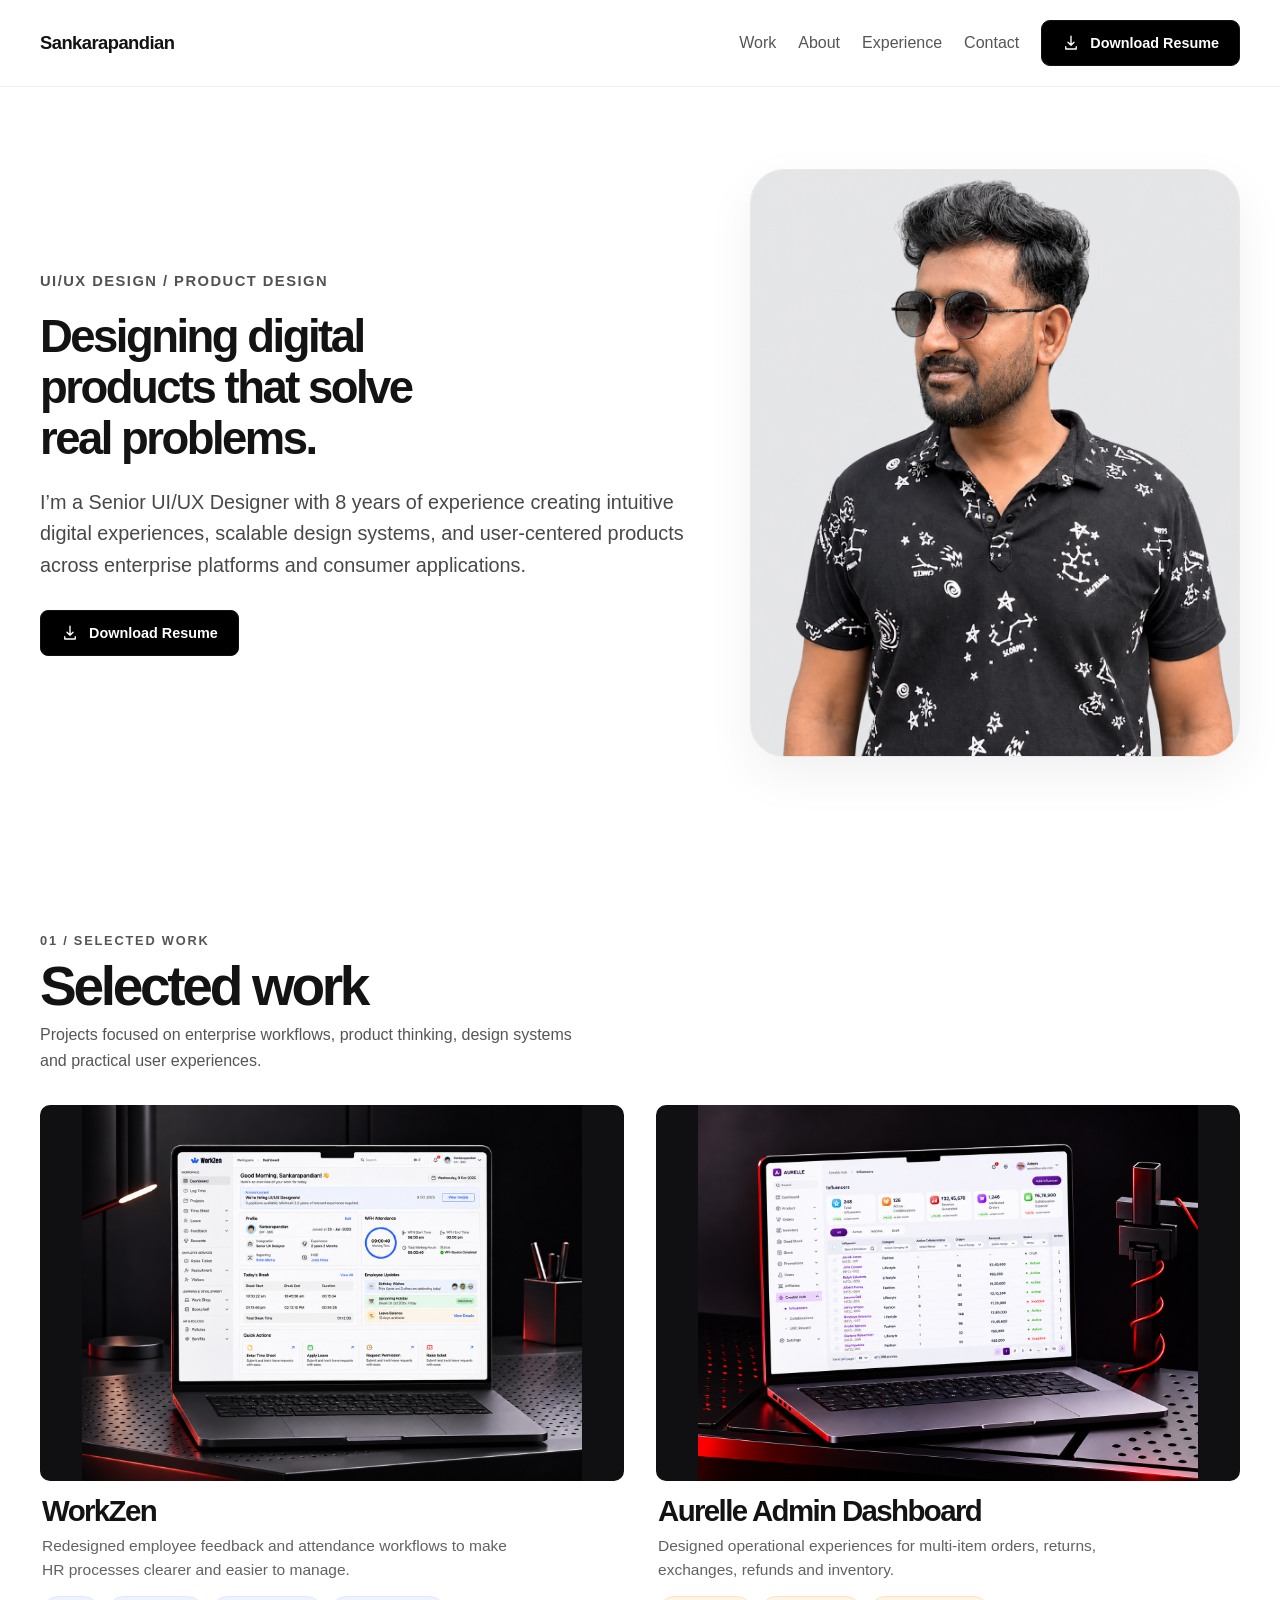
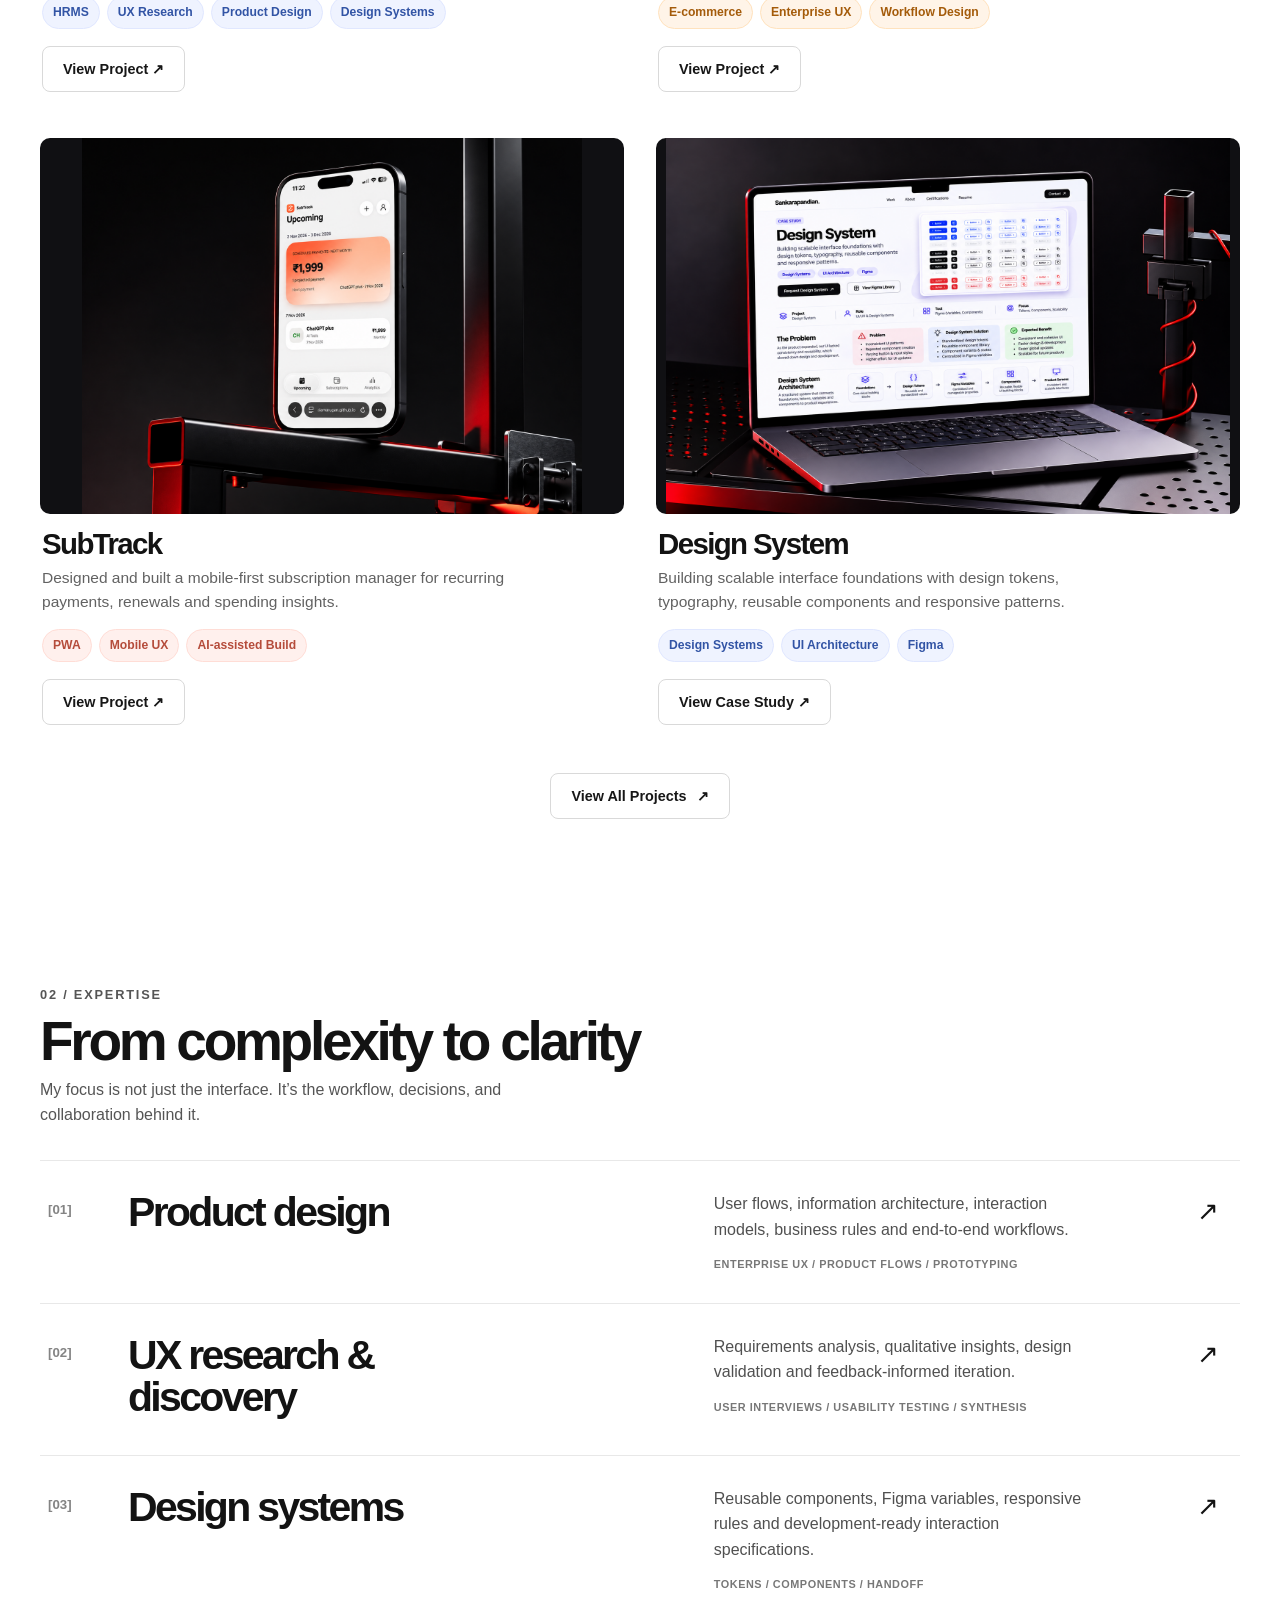
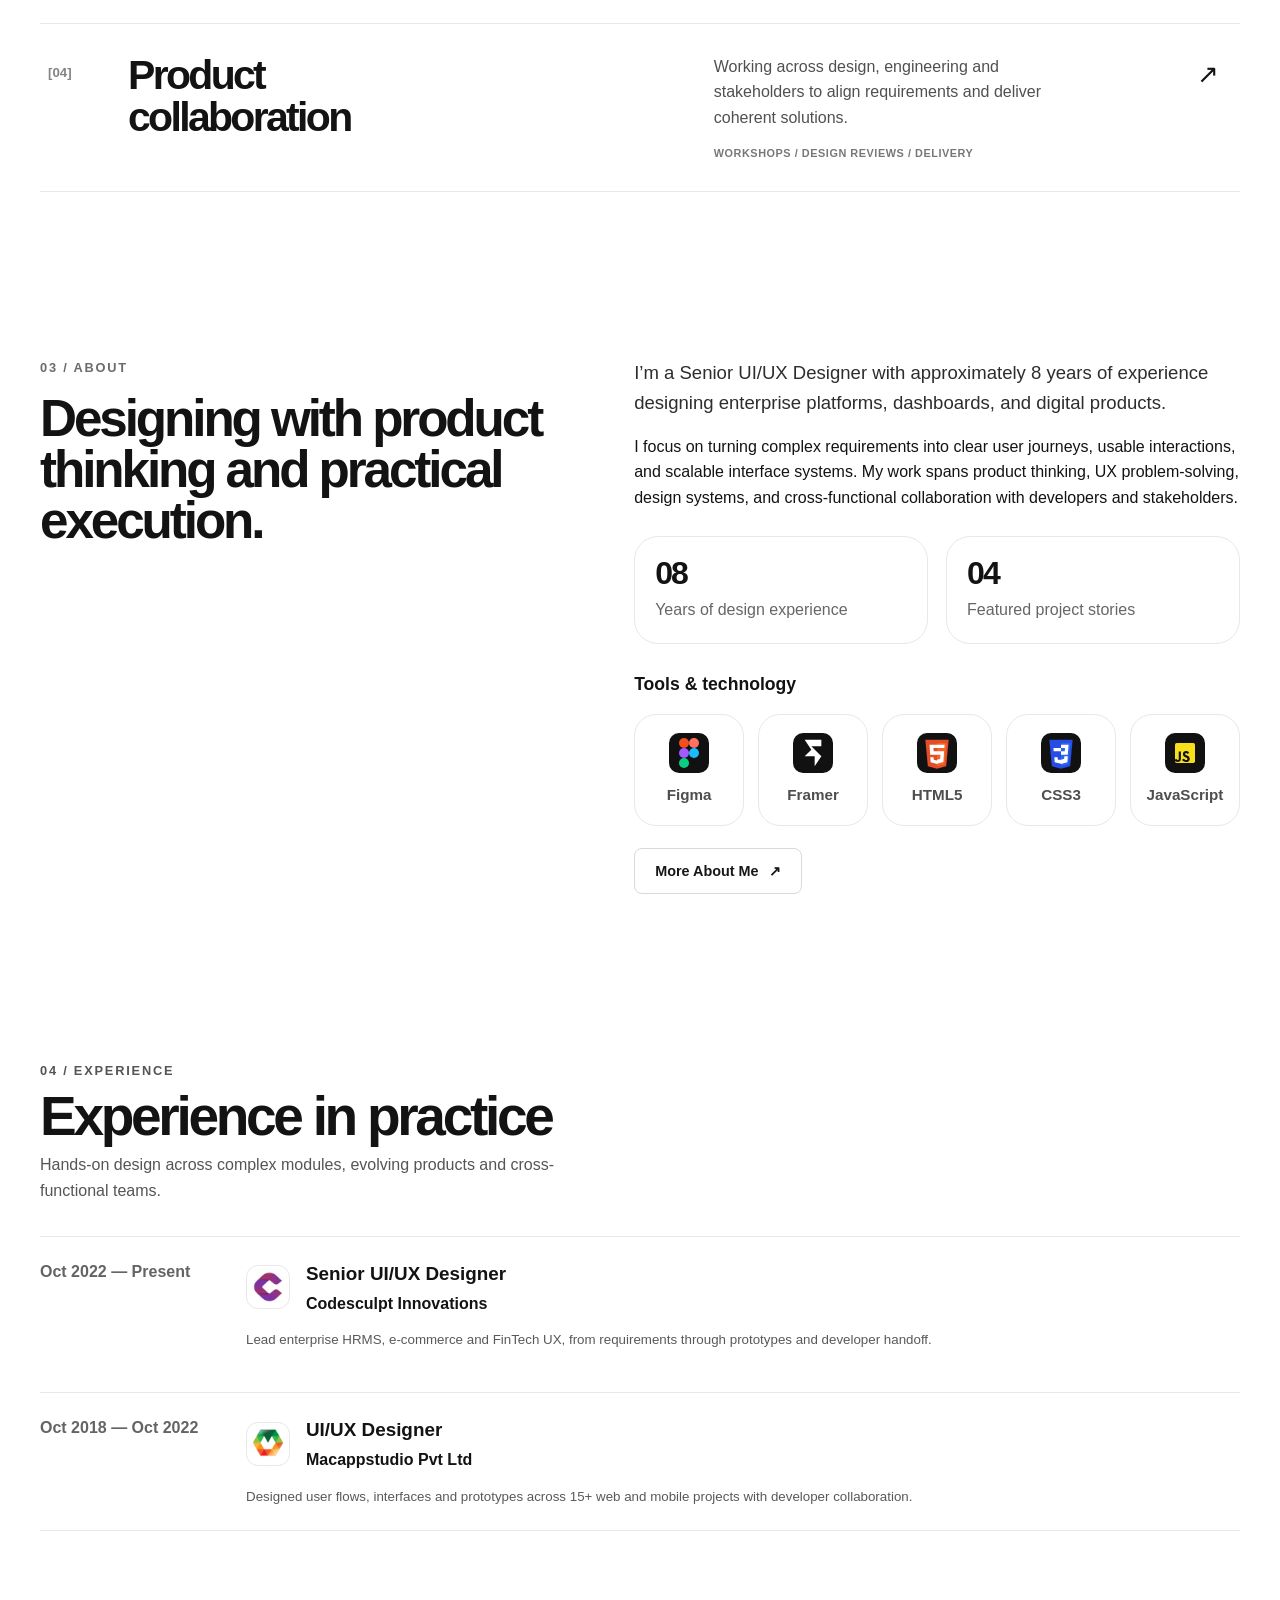
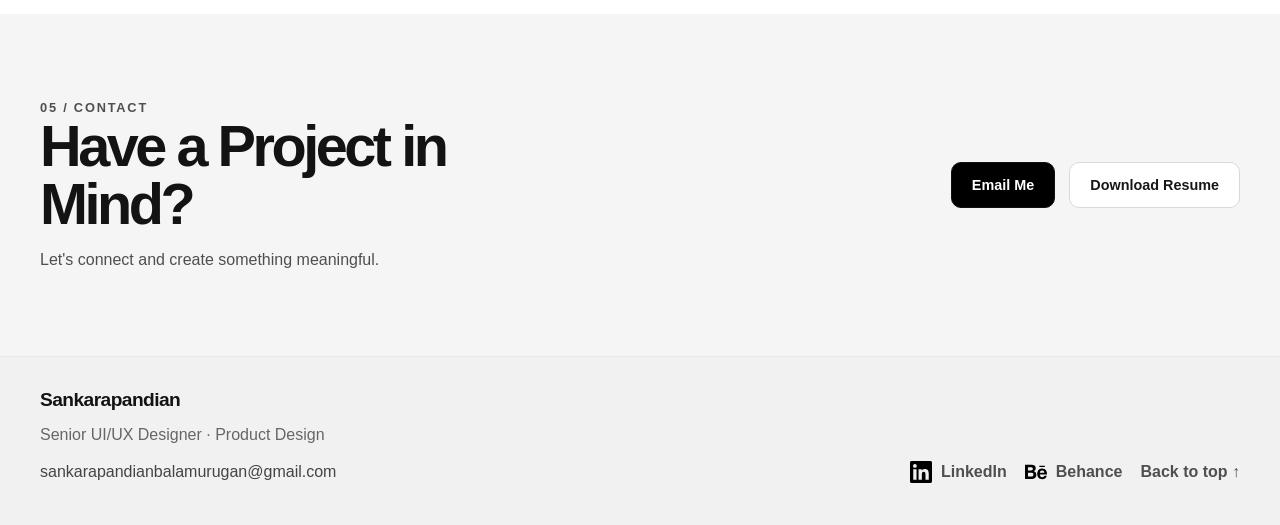
==== commit 87d7cb12: "Add files via upload" ====
--- a/index.html
+++ b/index.html
@@ -11,7 +11,7 @@
 <script defer="" src="script.js"></script>
 <link href="portfolio-pages.css" rel="stylesheet"/><link href="portfolio-interactions.css" rel="stylesheet"/>
 <script defer="" src="portfolio-interactions.js"></script>
-<link href="portfolio-refinements.css" rel="stylesheet"/></head>
+<link href="portfolio-refinements.css" rel="stylesheet"/><link href="https://sankarapandianbalamurugan.github.io/Portfolio/index.html" rel="canonical"/><meta content="Sankarapandian — Senior Product Designer" property="og:title"/><meta content="Sankarapandian — Senior UI/UX Designer and Product Designer with 8 years of experience designing enterprise products, workflows, and design systems." property="og:description"/><meta content="https://sankarapandianbalamurugan.github.io/Portfolio/assets/portfolio-social-preview.jpg" property="og:image"/><meta content="https://sankarapandianbalamurugan.github.io/Portfolio/index.html" property="og:url"/><meta content="website" property="og:type"/><meta content="summary_large_image" name="twitter:card"/><meta content="Sankarapandian — Senior Product Designer" name="twitter:title"/><meta content="Sankarapandian — Senior UI/UX Designer and Product Designer with 8 years of experience designing enterprise products, workflows, and design systems." name="twitter:description"/><meta content="https://sankarapandianbalamurugan.github.io/Portfolio/assets/portfolio-social-preview.jpg" name="twitter:image"/><meta content="1200" property="og:image:width"/><meta content="630" property="og:image:height"/><link href="assets/favicon.svg" rel="icon" type="image/svg+xml"/><link href="assets/favicon-32.png" rel="icon" sizes="32x32" type="image/png"/><link href="assets/favicon-16.png" rel="icon" sizes="16x16" type="image/png"/><link href="assets/apple-touch-icon.png" rel="apple-touch-icon" sizes="180x180"/></head>
 <body>
 <a class="skip-link" href="#main">Skip to main content</a>
 <header class="site-header">
@@ -147,7 +147,7 @@
 <p>Let's connect and create something meaningful.</p>
 </div>
 <div class="contact-actions reveal">
-<a class="btn btn-primary" href="mailto:sankarapandianbalamurugan@gmail.com?subject=Senior%20Product%20Designer%20Opportunity">Email Me</a>
+<a aria-label="Email Me — compose an email in Gmail (opens in a new tab)" class="btn btn-primary" href="https://mail.google.com/mail/?view=cm&amp;fs=1&amp;to=sankarapandianbalamurugan%40gmail.com&amp;su=Senior%20Product%20Designer%20Opportunity" rel="noopener noreferrer" target="_blank">Email Me</a>
 <a class="btn btn-secondary" download="Sankarapandian_Resume.pdf" href="assets/Sankarapandian_Resume.pdf">Download Resume</a>
 </div>
 </div>
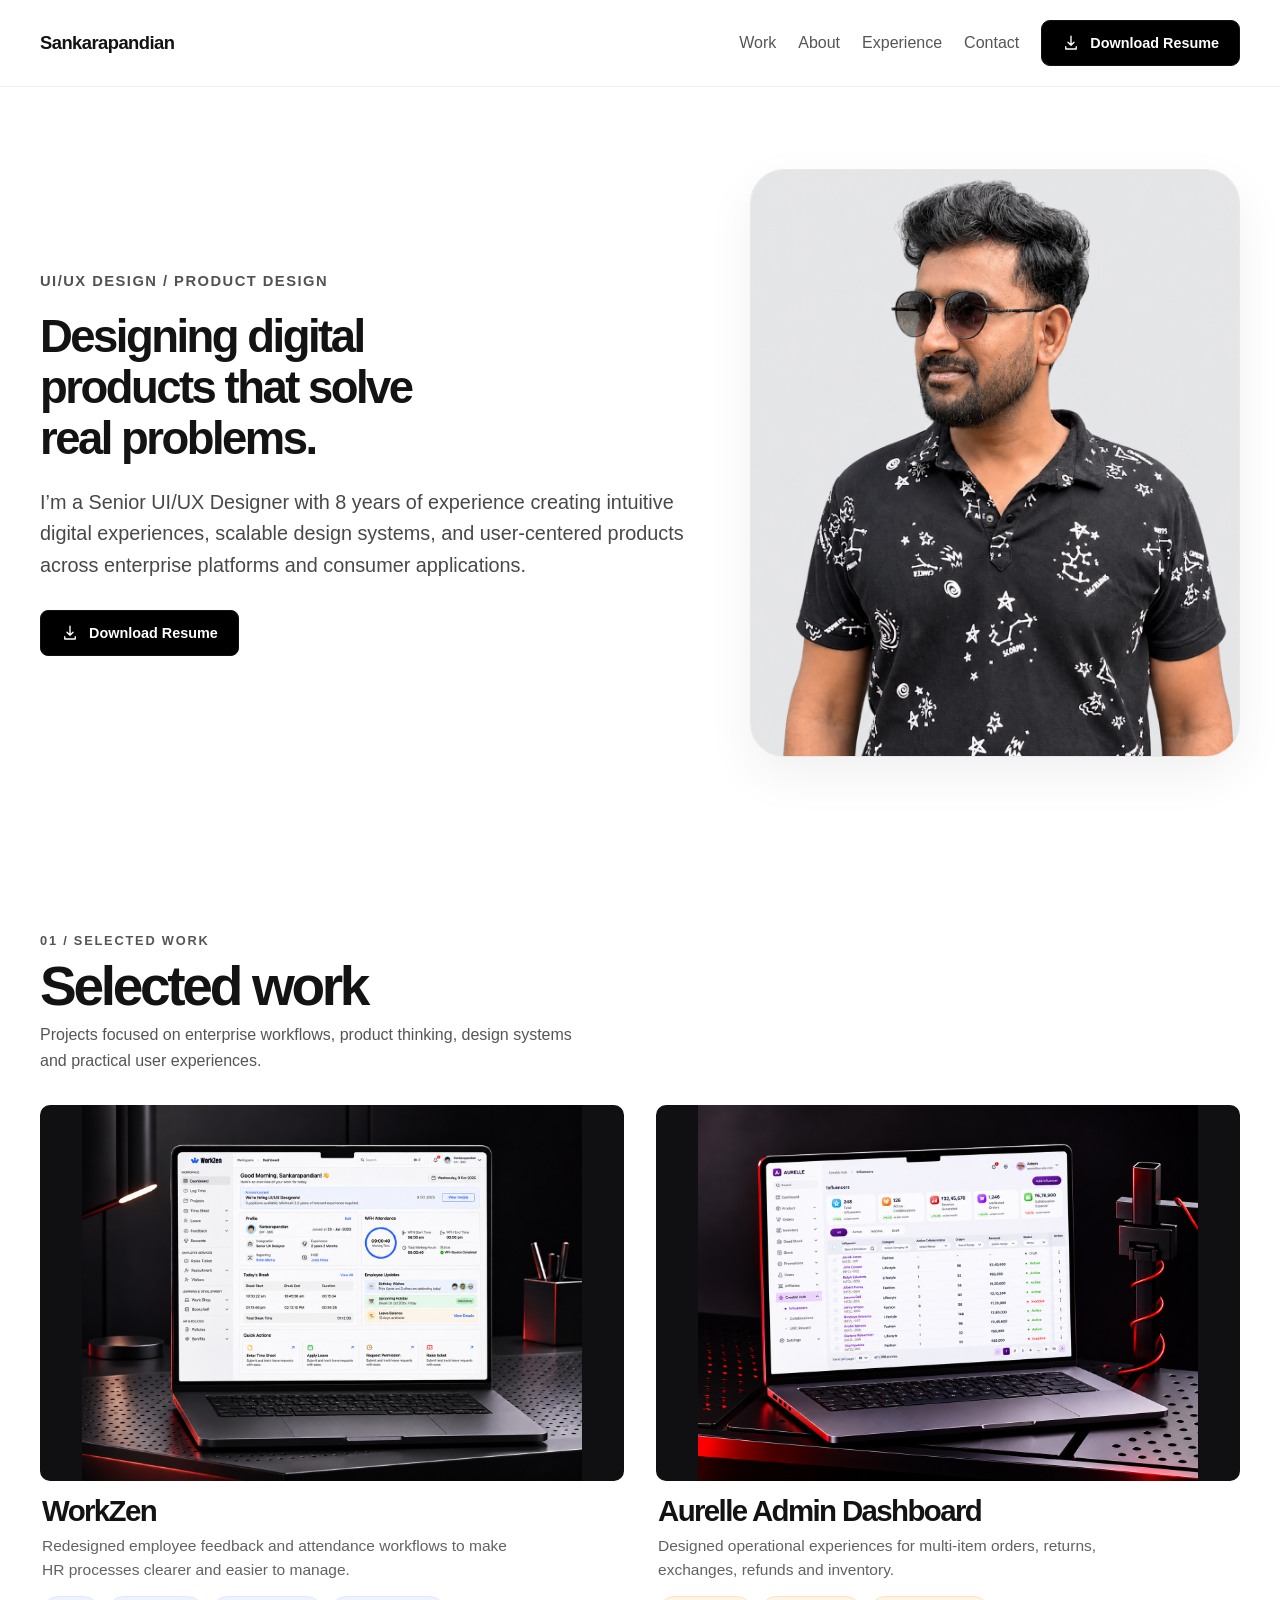
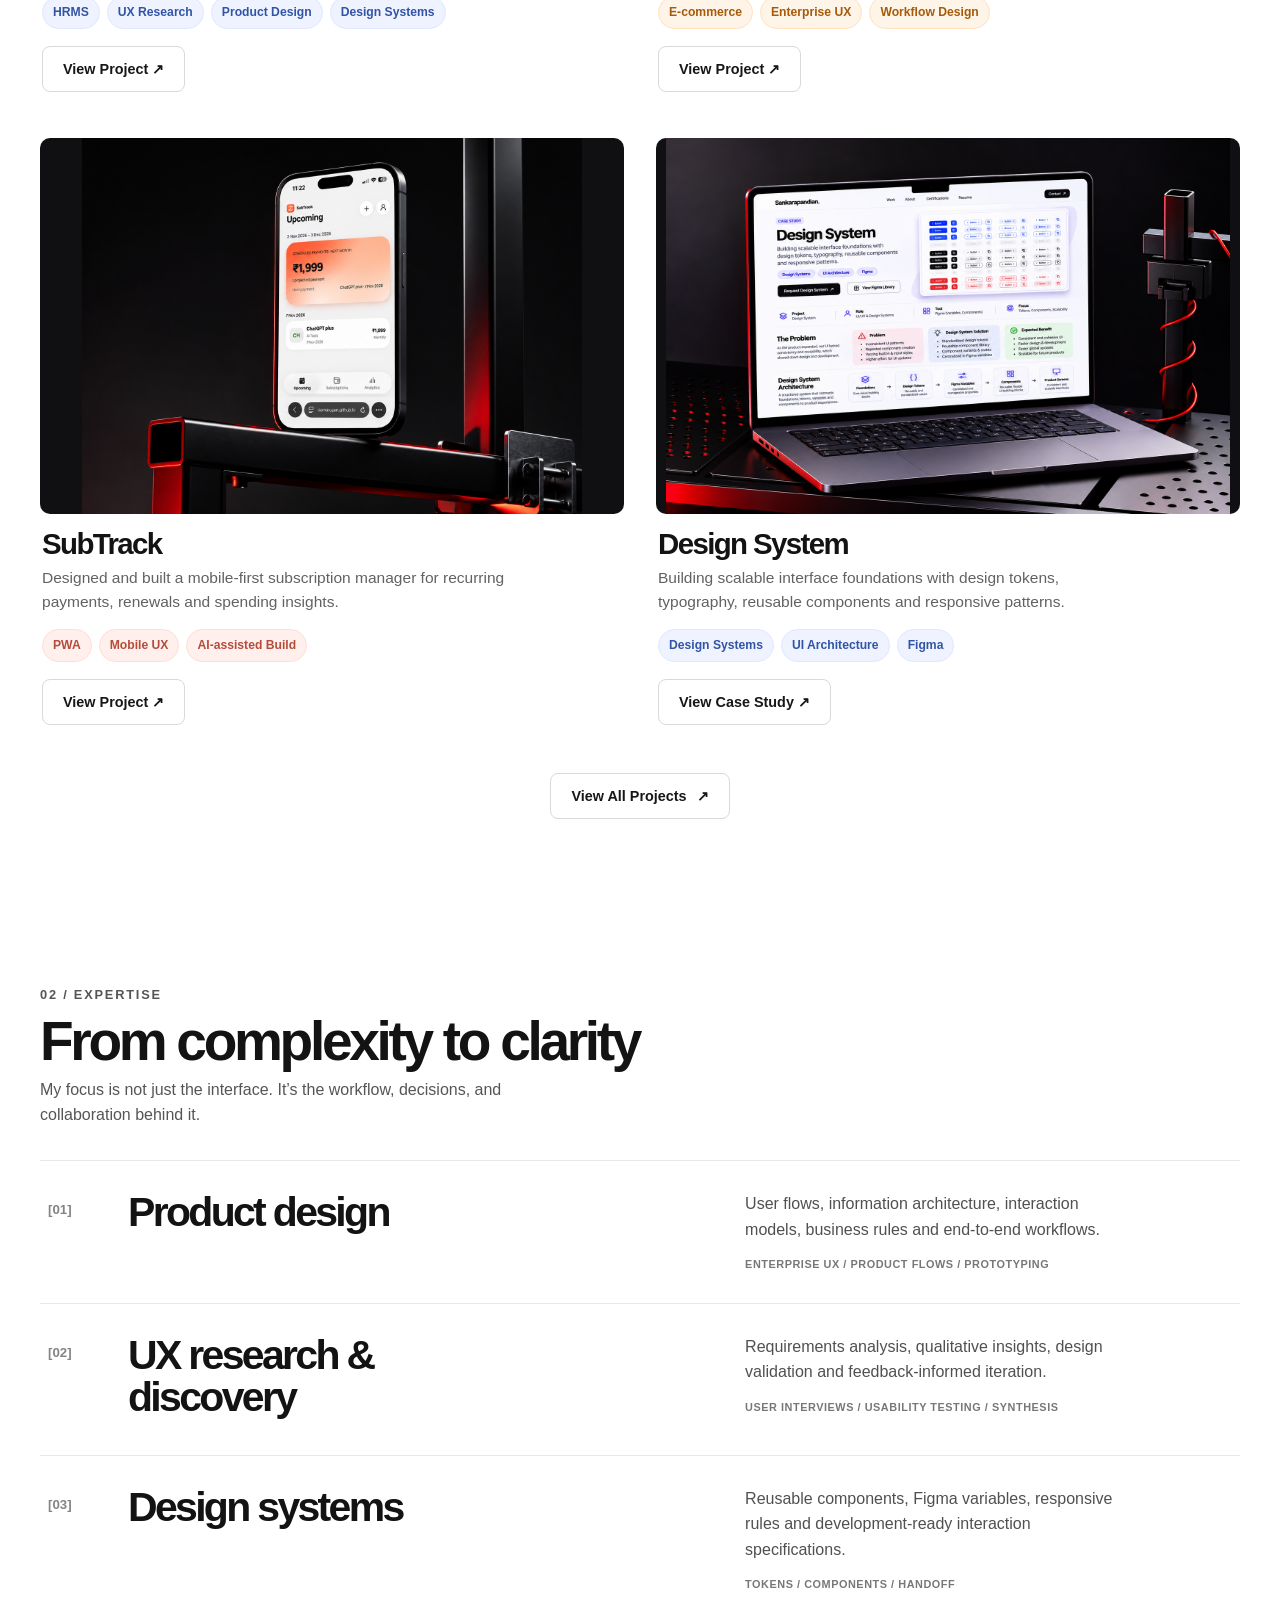
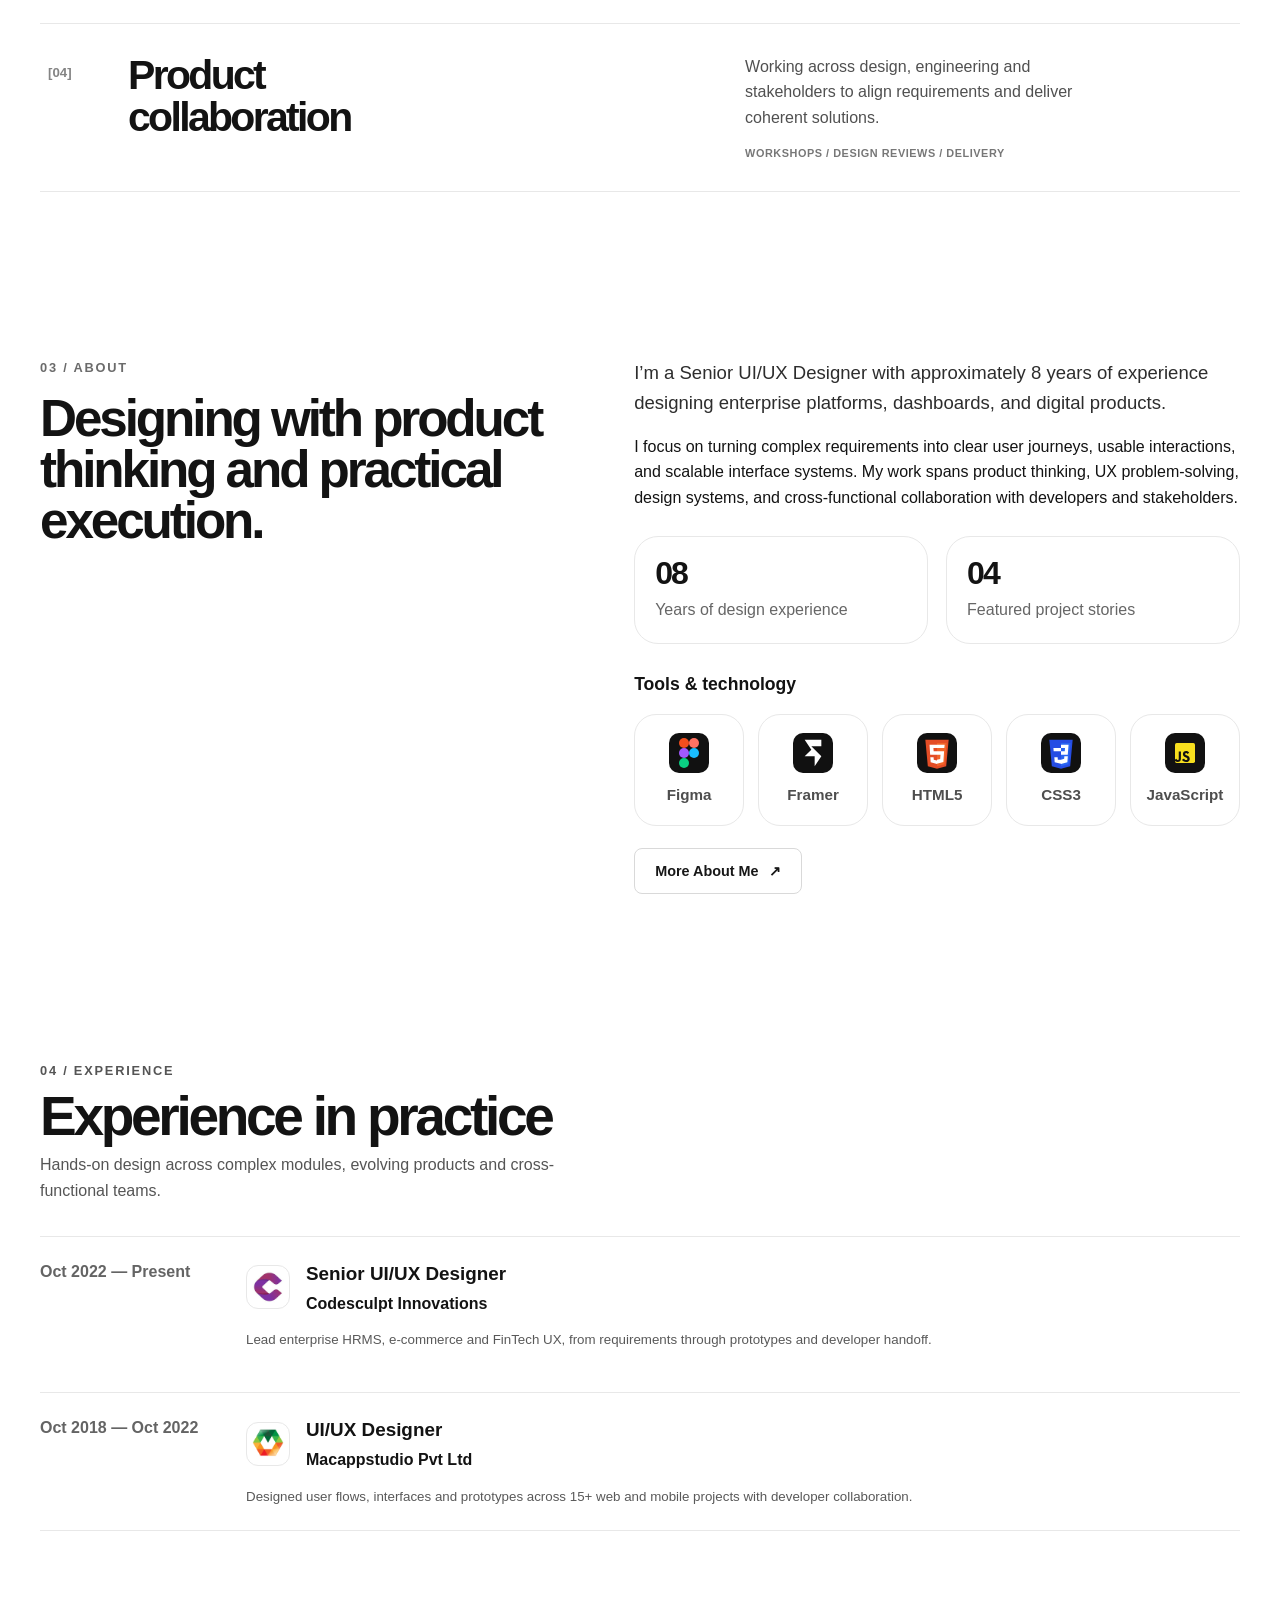
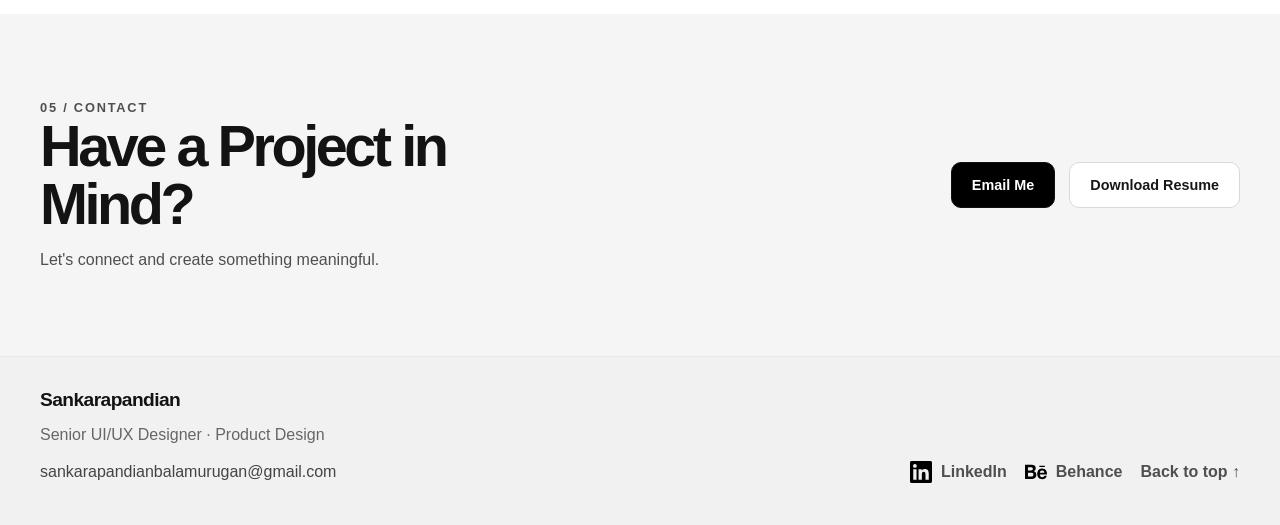
==== commit 210c39ff: "Add files via upload" ====
--- a/index.html
+++ b/index.html
@@ -85,7 +85,7 @@
 <h2>From complexity to clarity</h2>
 <p>My focus is not just the interface. It’s the workflow, decisions, and collaboration behind it.</p>
 </div>
-<div class="service-rows"><article class="service-row reveal"><span class="service-index">[01]</span><h3>Product design</h3><div class="service-detail"><p>User flows, information architecture, interaction models, business rules and end-to-end workflows.</p><small>ENTERPRISE UX / PRODUCT FLOWS / PROTOTYPING</small></div><b aria-hidden="true" class="service-arrow">↗</b></article><article class="service-row reveal"><span class="service-index">[02]</span><h3>UX research &amp; discovery</h3><div class="service-detail"><p>Requirements analysis, qualitative insights, design validation and feedback-informed iteration.</p><small>USER INTERVIEWS / USABILITY TESTING / SYNTHESIS</small></div><b aria-hidden="true" class="service-arrow">↗</b></article><article class="service-row reveal"><span class="service-index">[03]</span><h3>Design systems</h3><div class="service-detail"><p>Reusable components, Figma variables, responsive rules and development-ready interaction specifications.</p><small>TOKENS / COMPONENTS / HANDOFF</small></div><b aria-hidden="true" class="service-arrow">↗</b></article><article class="service-row reveal"><span class="service-index">[04]</span><h3>Product collaboration</h3><div class="service-detail"><p>Working across design, engineering and stakeholders to align requirements and deliver coherent solutions.</p><small>WORKSHOPS / DESIGN REVIEWS / DELIVERY</small></div><b aria-hidden="true" class="service-arrow">↗</b></article></div>
+<div class="service-rows"><article class="service-row reveal"><span class="service-index">[01]</span><h3>Product design</h3><div class="service-detail"><p>User flows, information architecture, interaction models, business rules and end-to-end workflows.</p><small>ENTERPRISE UX / PRODUCT FLOWS / PROTOTYPING</small></div></article><article class="service-row reveal"><span class="service-index">[02]</span><h3>UX research &amp; discovery</h3><div class="service-detail"><p>Requirements analysis, qualitative insights, design validation and feedback-informed iteration.</p><small>USER INTERVIEWS / USABILITY TESTING / SYNTHESIS</small></div></article><article class="service-row reveal"><span class="service-index">[03]</span><h3>Design systems</h3><div class="service-detail"><p>Reusable components, Figma variables, responsive rules and development-ready interaction specifications.</p><small>TOKENS / COMPONENTS / HANDOFF</small></div></article><article class="service-row reveal"><span class="service-index">[04]</span><h3>Product collaboration</h3><div class="service-detail"><p>Working across design, engineering and stakeholders to align requirements and deliver coherent solutions.</p><small>WORKSHOPS / DESIGN REVIEWS / DELIVERY</small></div></article></div>
 </div>
 </section>
 <section class="section section-white" id="about">
--- a/styles.css
+++ b/styles.css
@@ -107,7 +107,7 @@
 /* Restore editorial expertise motion and interaction */
 .service-rows {gap:0;}
 .service-row {
-  grid-template-columns:58px minmax(0,1.1fr) minmax(0,.9fr) 35px;
+  grid-template-columns:58px minmax(0,1.1fr) minmax(0,.9fr);
   align-items:start;gap:22px;padding:30px 8px;
   transition:opacity 600ms ease,transform 600ms ease,
     padding-left 260ms ease,background 260ms ease,border-color 260ms ease;
@@ -117,14 +117,12 @@
 .service-row .service-index {font-size:.83rem;padding-top:8px;}
 .service-row .service-detail p {margin:0 0 14px;color:#505050;max-width:370px;}
 .service-row .service-detail small {display:block;text-align:left;color:#777;font-size:.68rem;line-height:1.5;letter-spacing:.05em;font-weight:700;}
-.service-row .service-arrow {font-size:1.6rem;font-weight:400;transition:transform 260ms ease;}
-.service-row:hover .service-arrow {transform:translate(5px,-5px);}
 .service-row:hover h3 {color:#111;}
 /* Grey only for contact/footer, as requested */
 .contact-section {background:var(--contact-bg);}
 .site-footer {background:var(--footer-bg);}
 @media(max-width:1024px) {
-  .service-row {grid-template-columns:46px minmax(0,1fr) minmax(0,1fr) 30px;}
+  .service-row {grid-template-columns:46px minmax(0,1fr) minmax(0,1fr);}
 }
 @media(max-width:760px) {
   .hero-copy h1 {font-size:clamp(2.4rem,8vw,3.5rem);}
@@ -132,14 +130,13 @@
   .hero-line:not(:last-child)::after {content:" ";}
   .project-list {grid-template-columns:1fr;}
   .project-visual,.project-visual-phone {aspect-ratio:1.5;}
-  .service-row {grid-template-columns:34px minmax(0,1fr) 24px;gap:12px;padding:26px 6px;}
+  .service-row {grid-template-columns:34px minmax(0,1fr);gap:12px;padding:26px 6px;}
   .service-row h3 {font-size:clamp(1.75rem,7vw,2.65rem);}
   .service-row .service-detail {grid-column:2;grid-row:2;}
-  .service-row .service-arrow {grid-column:3;grid-row:1;}
   .service-row:hover {padding-left:12px;}
 }
 @media(prefers-reduced-motion:reduce) {
-  .service-row,.service-row .service-arrow {transition:none;}
+  .service-row {transition:none;}
 }
 
 /* Hero headline alignment correction */
